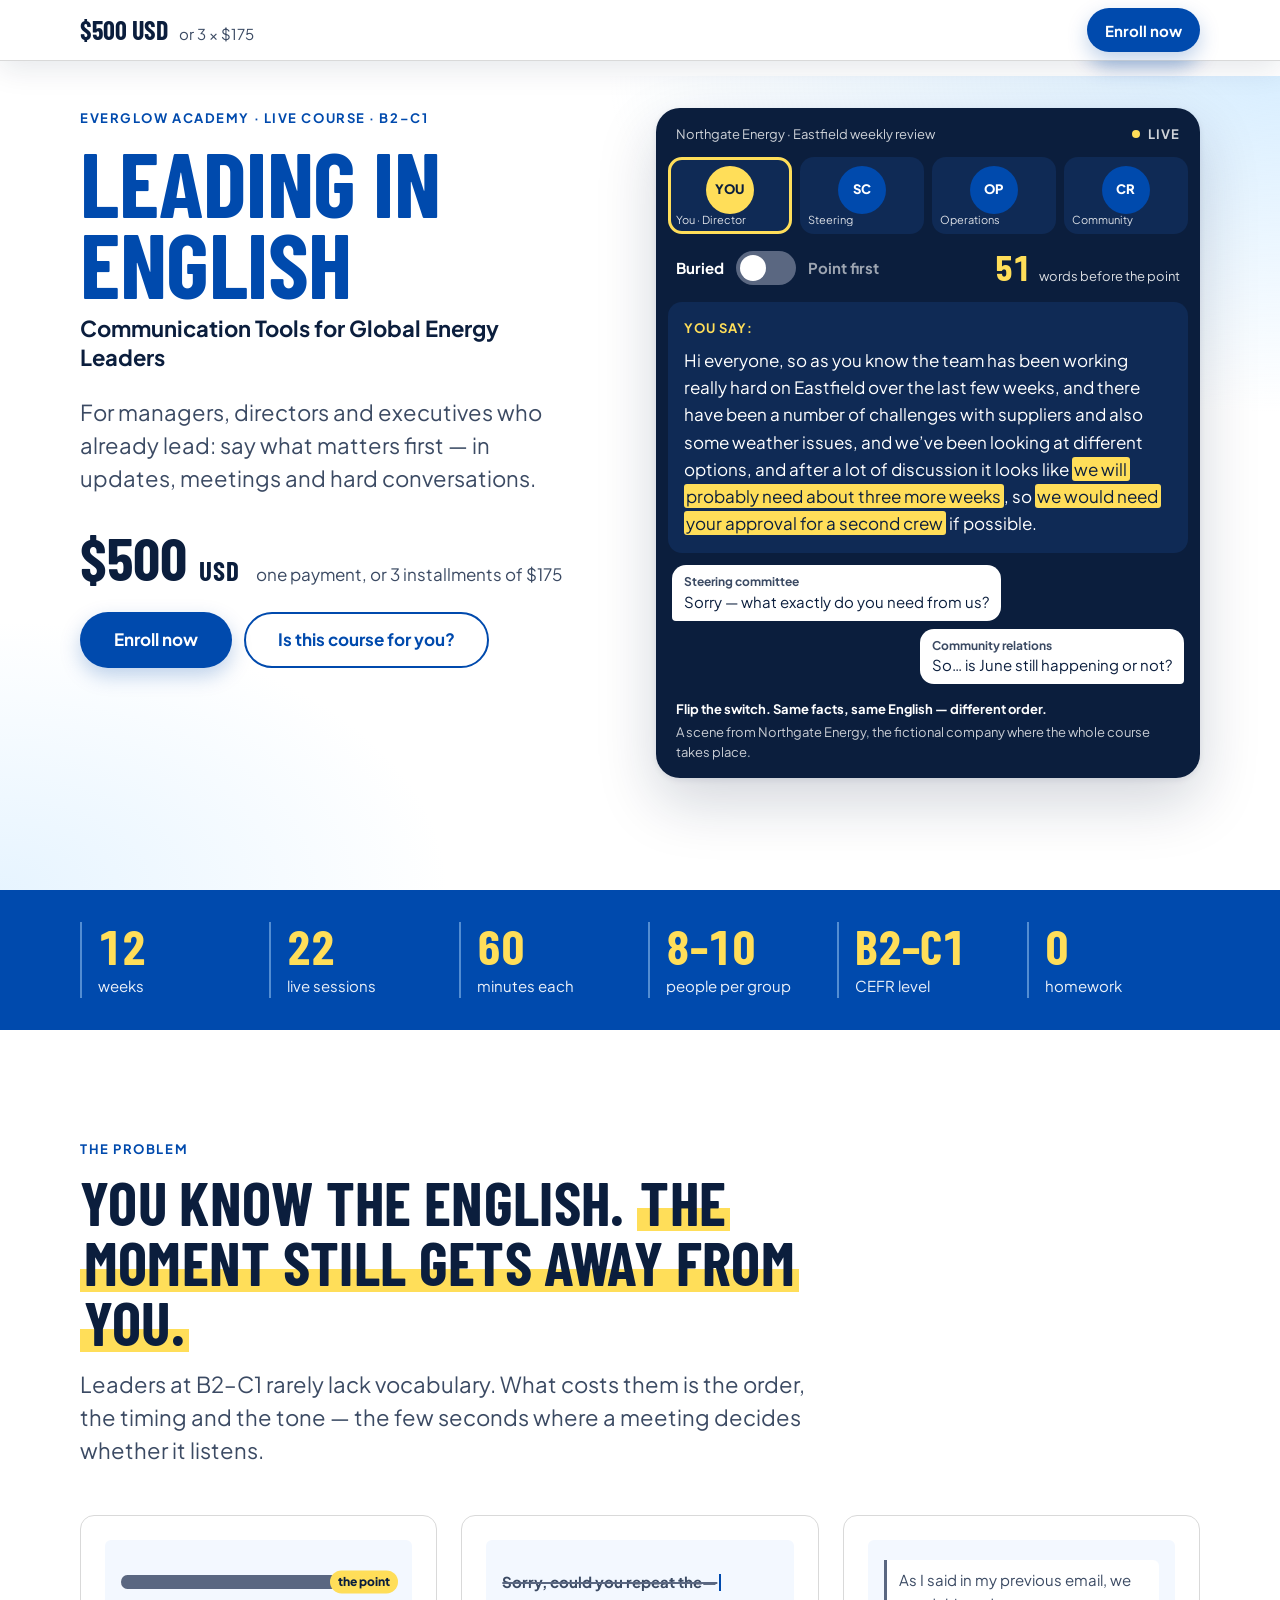
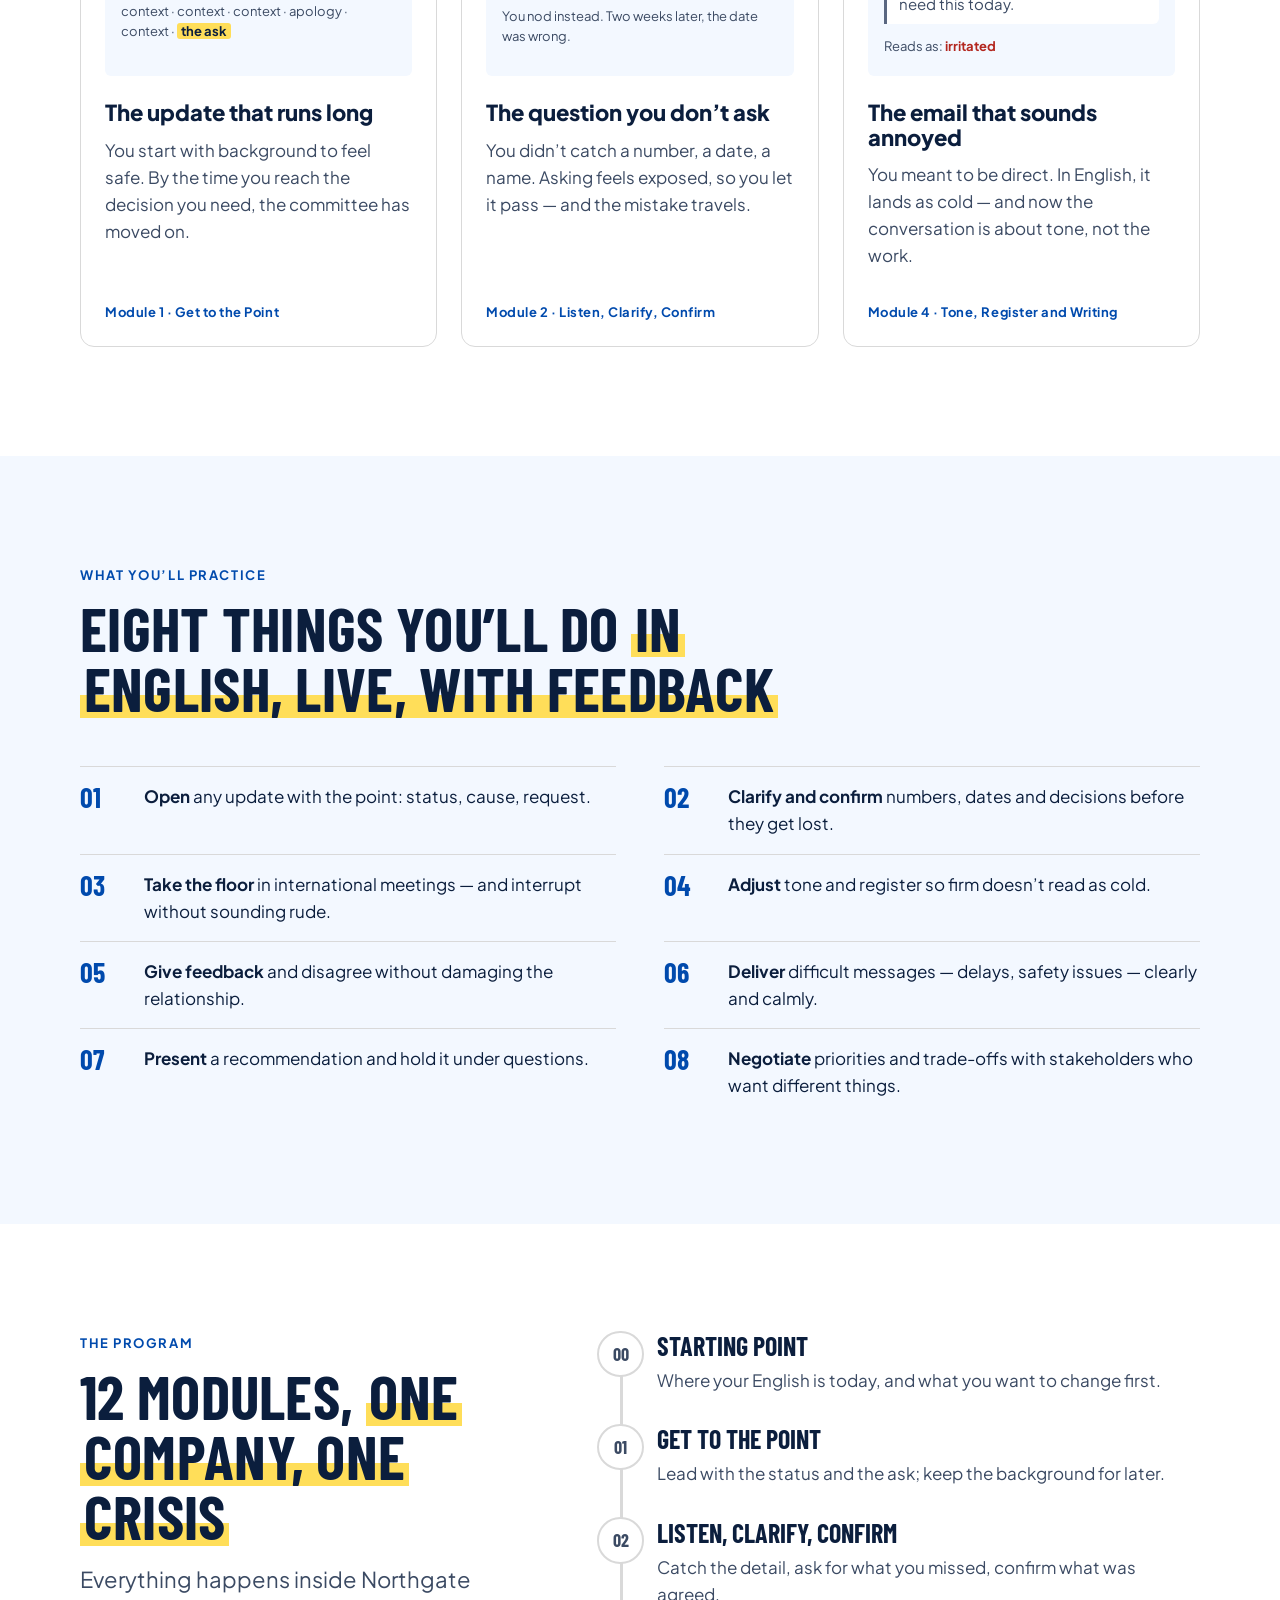
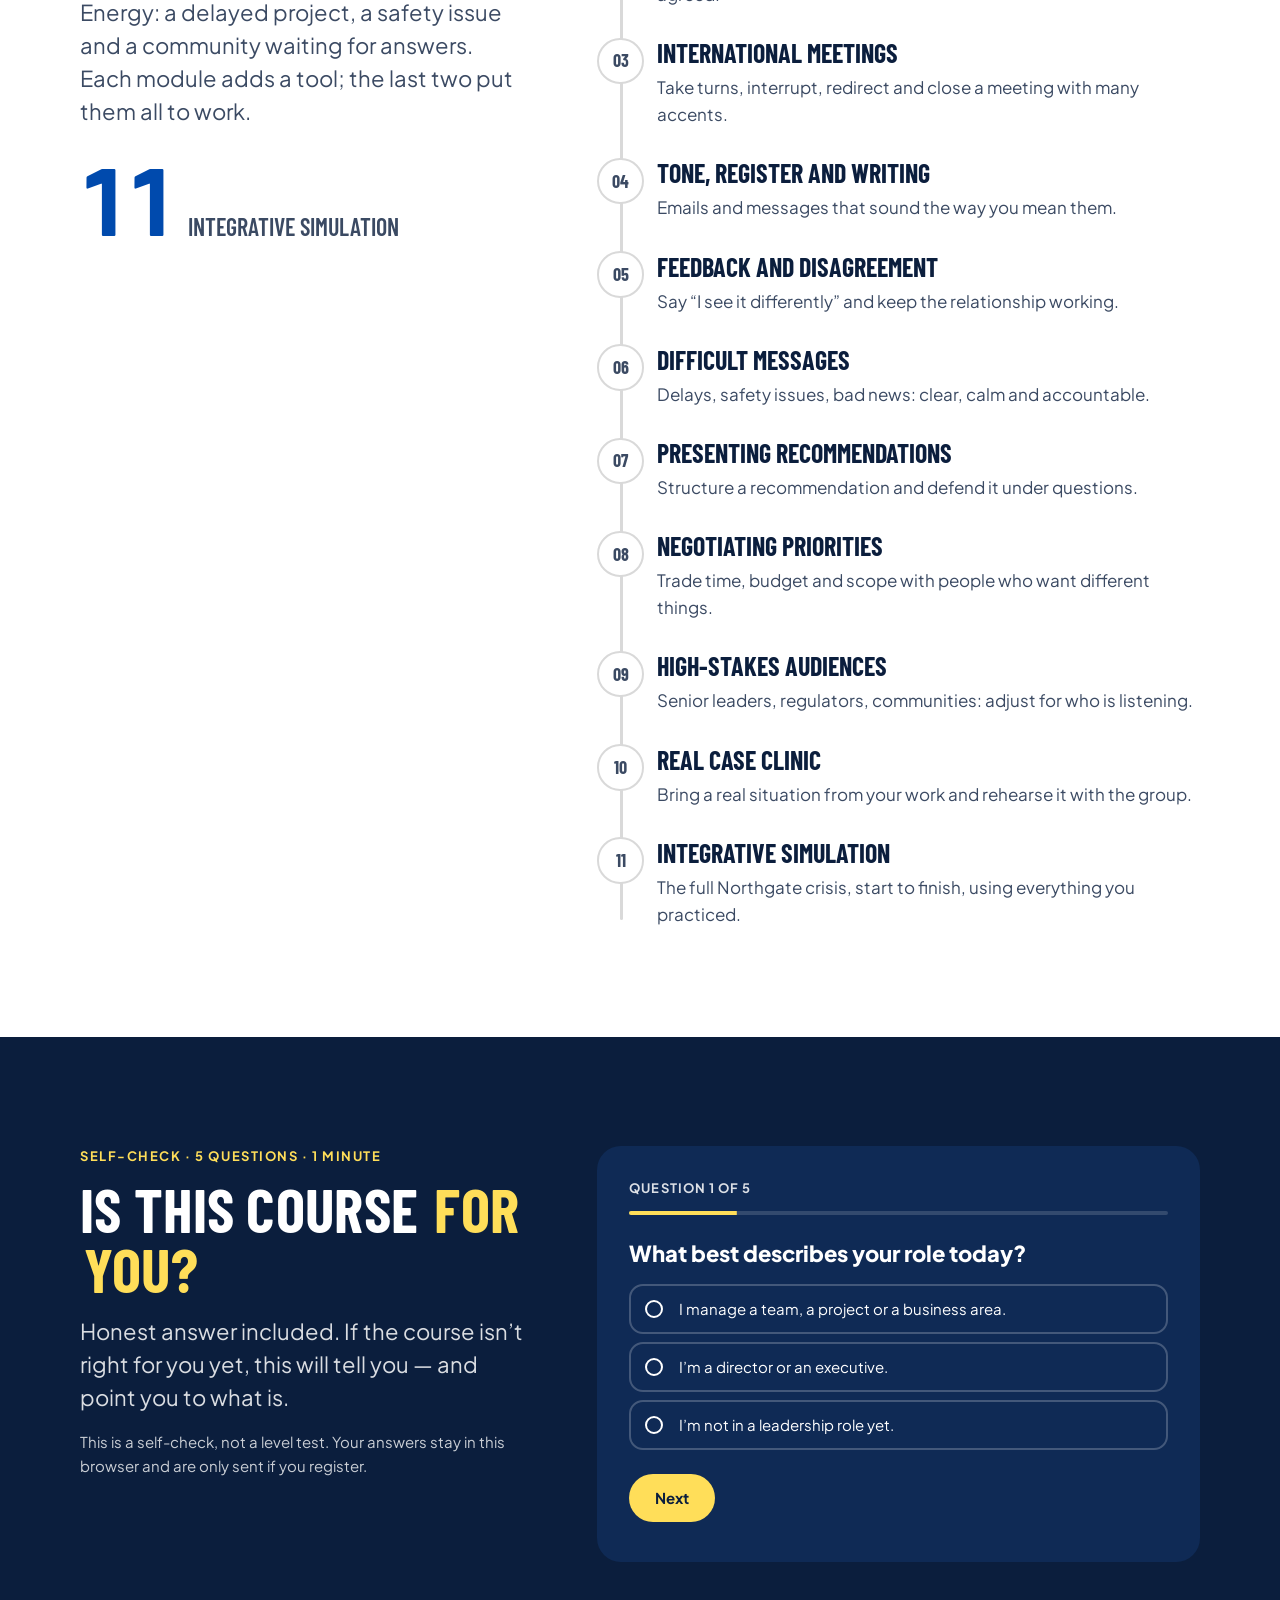
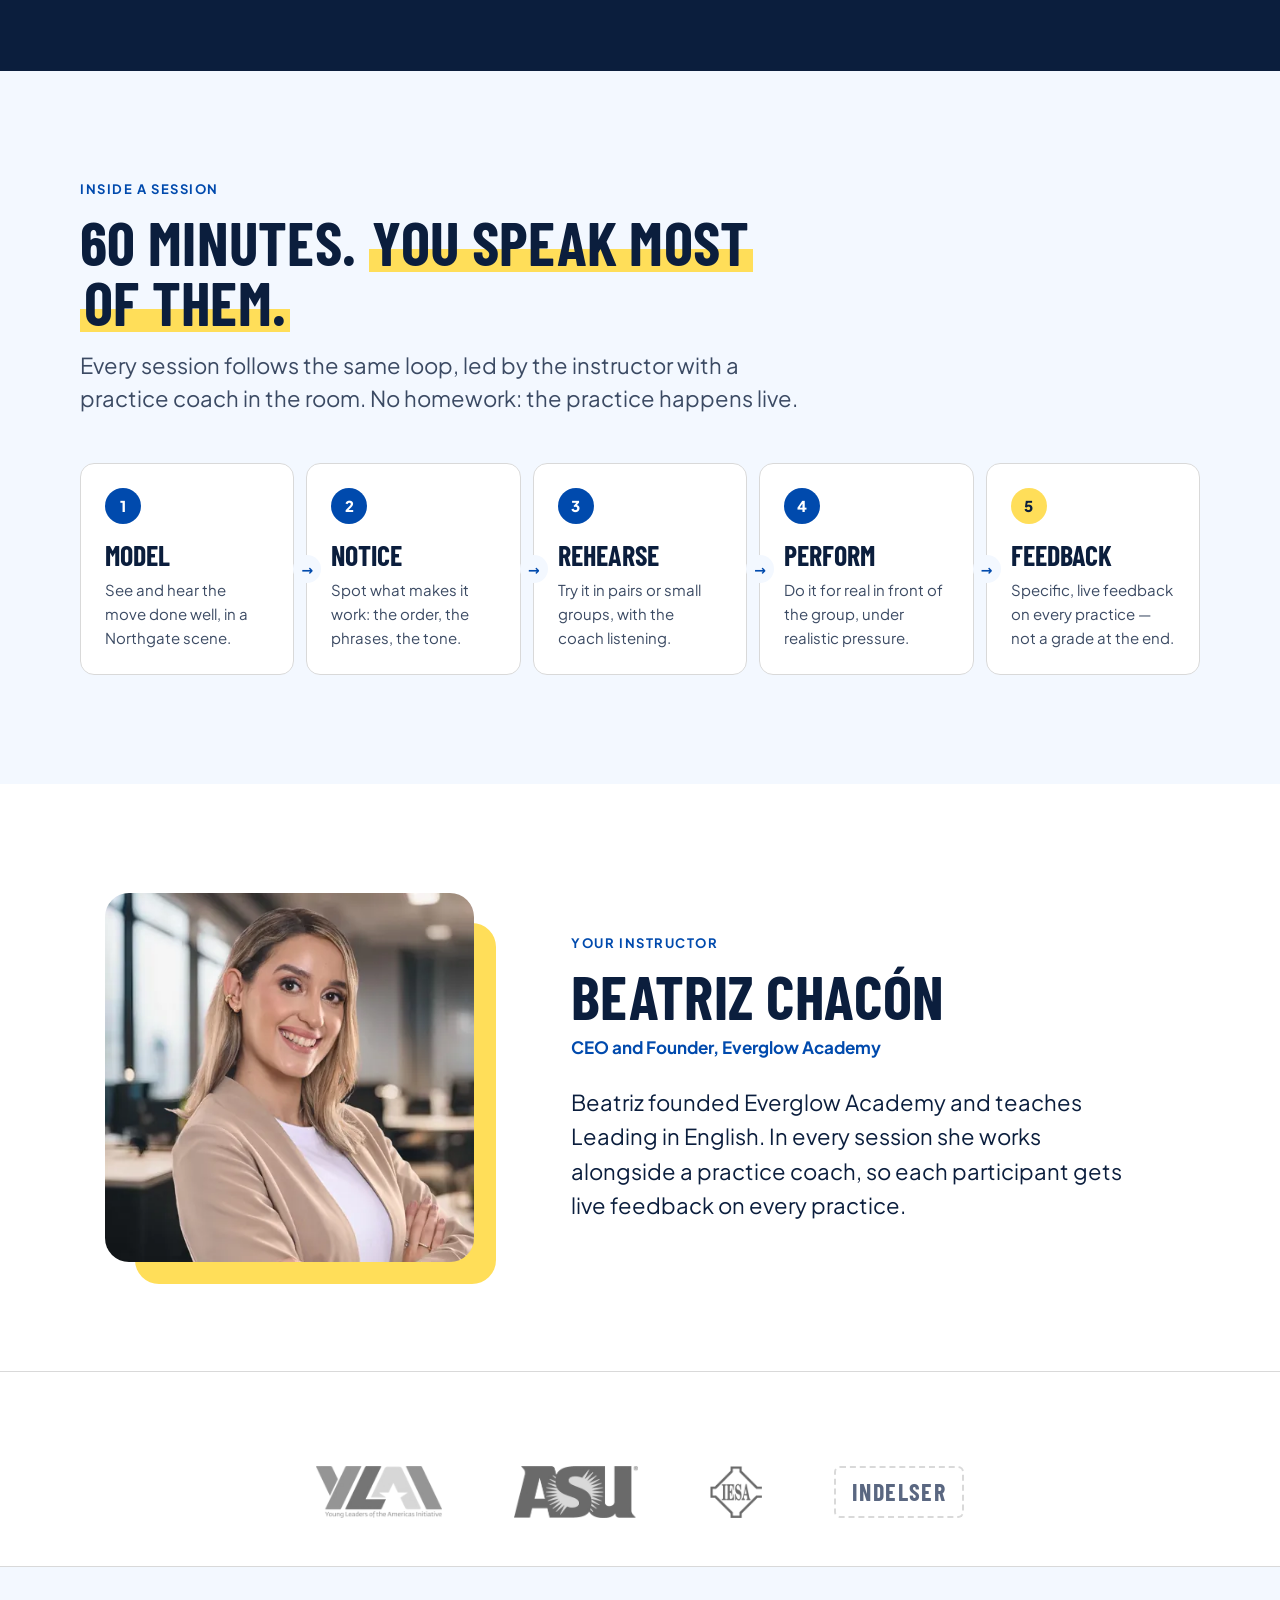
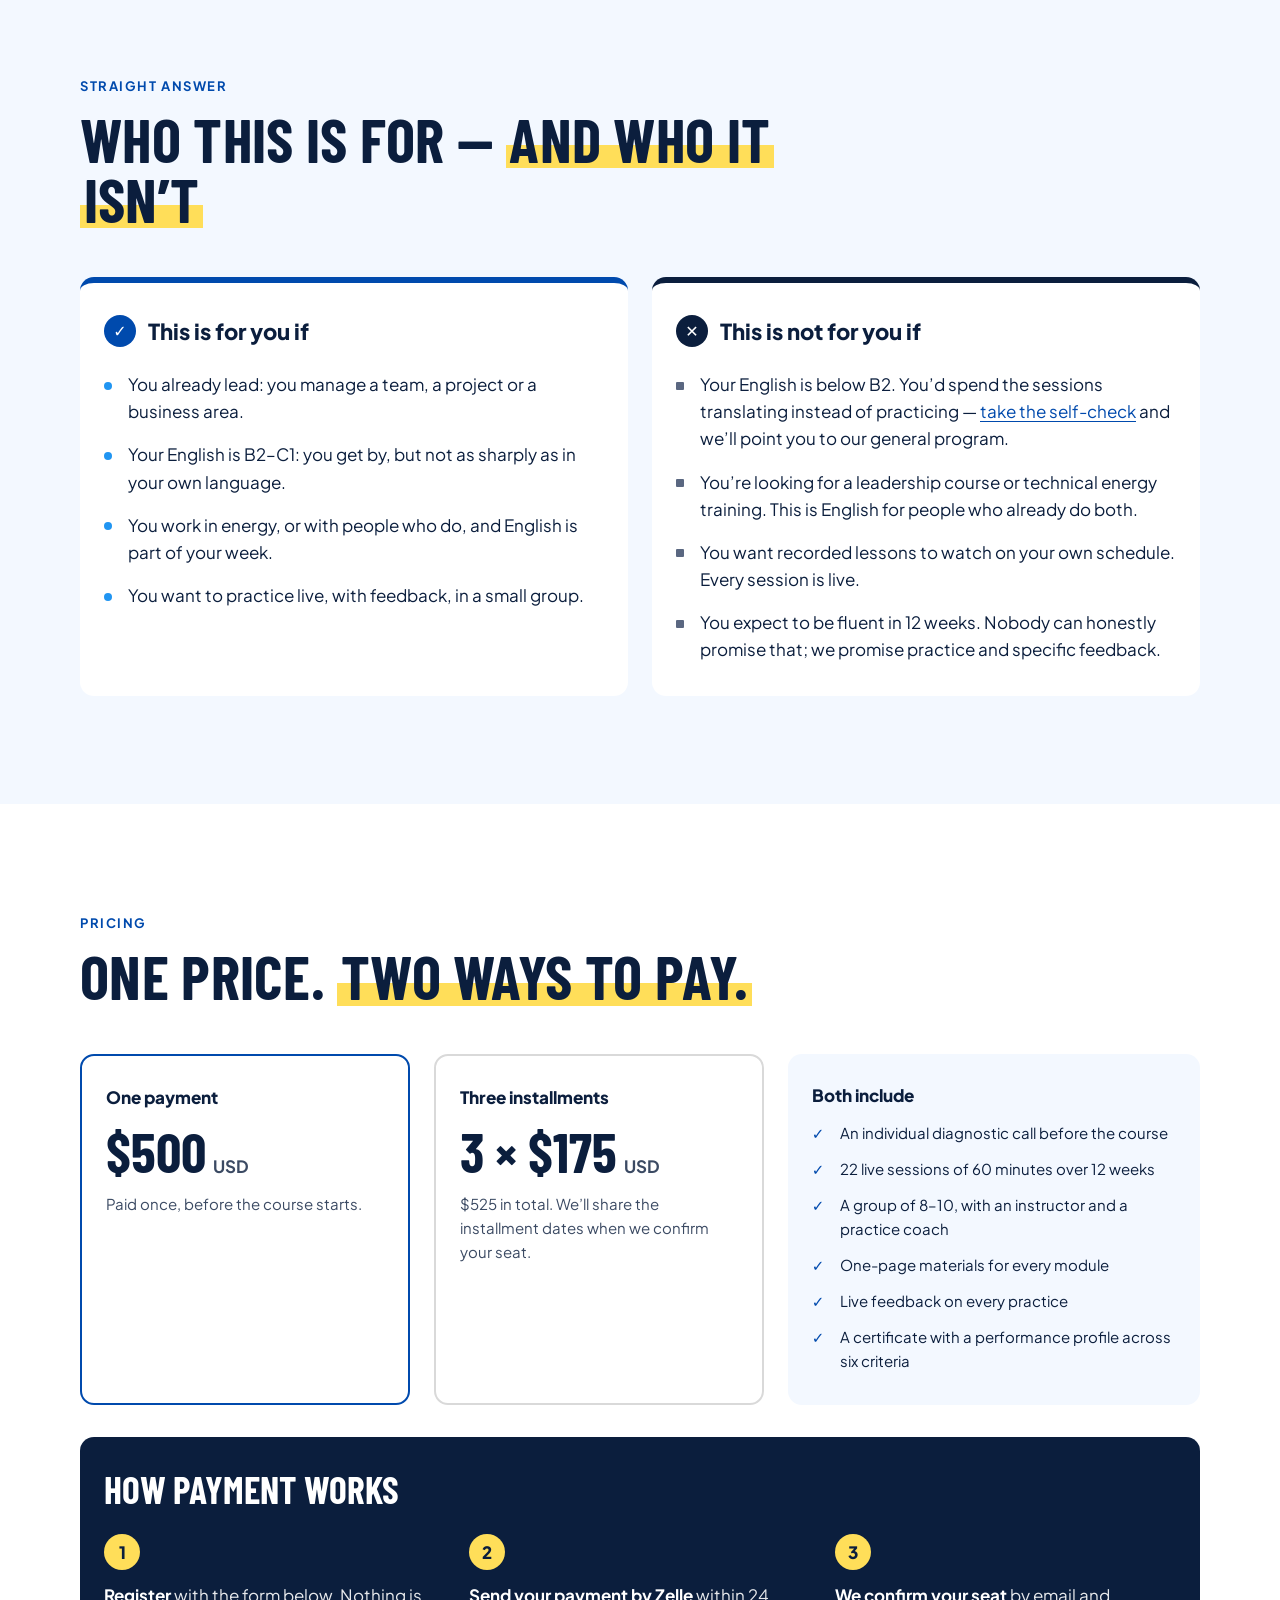
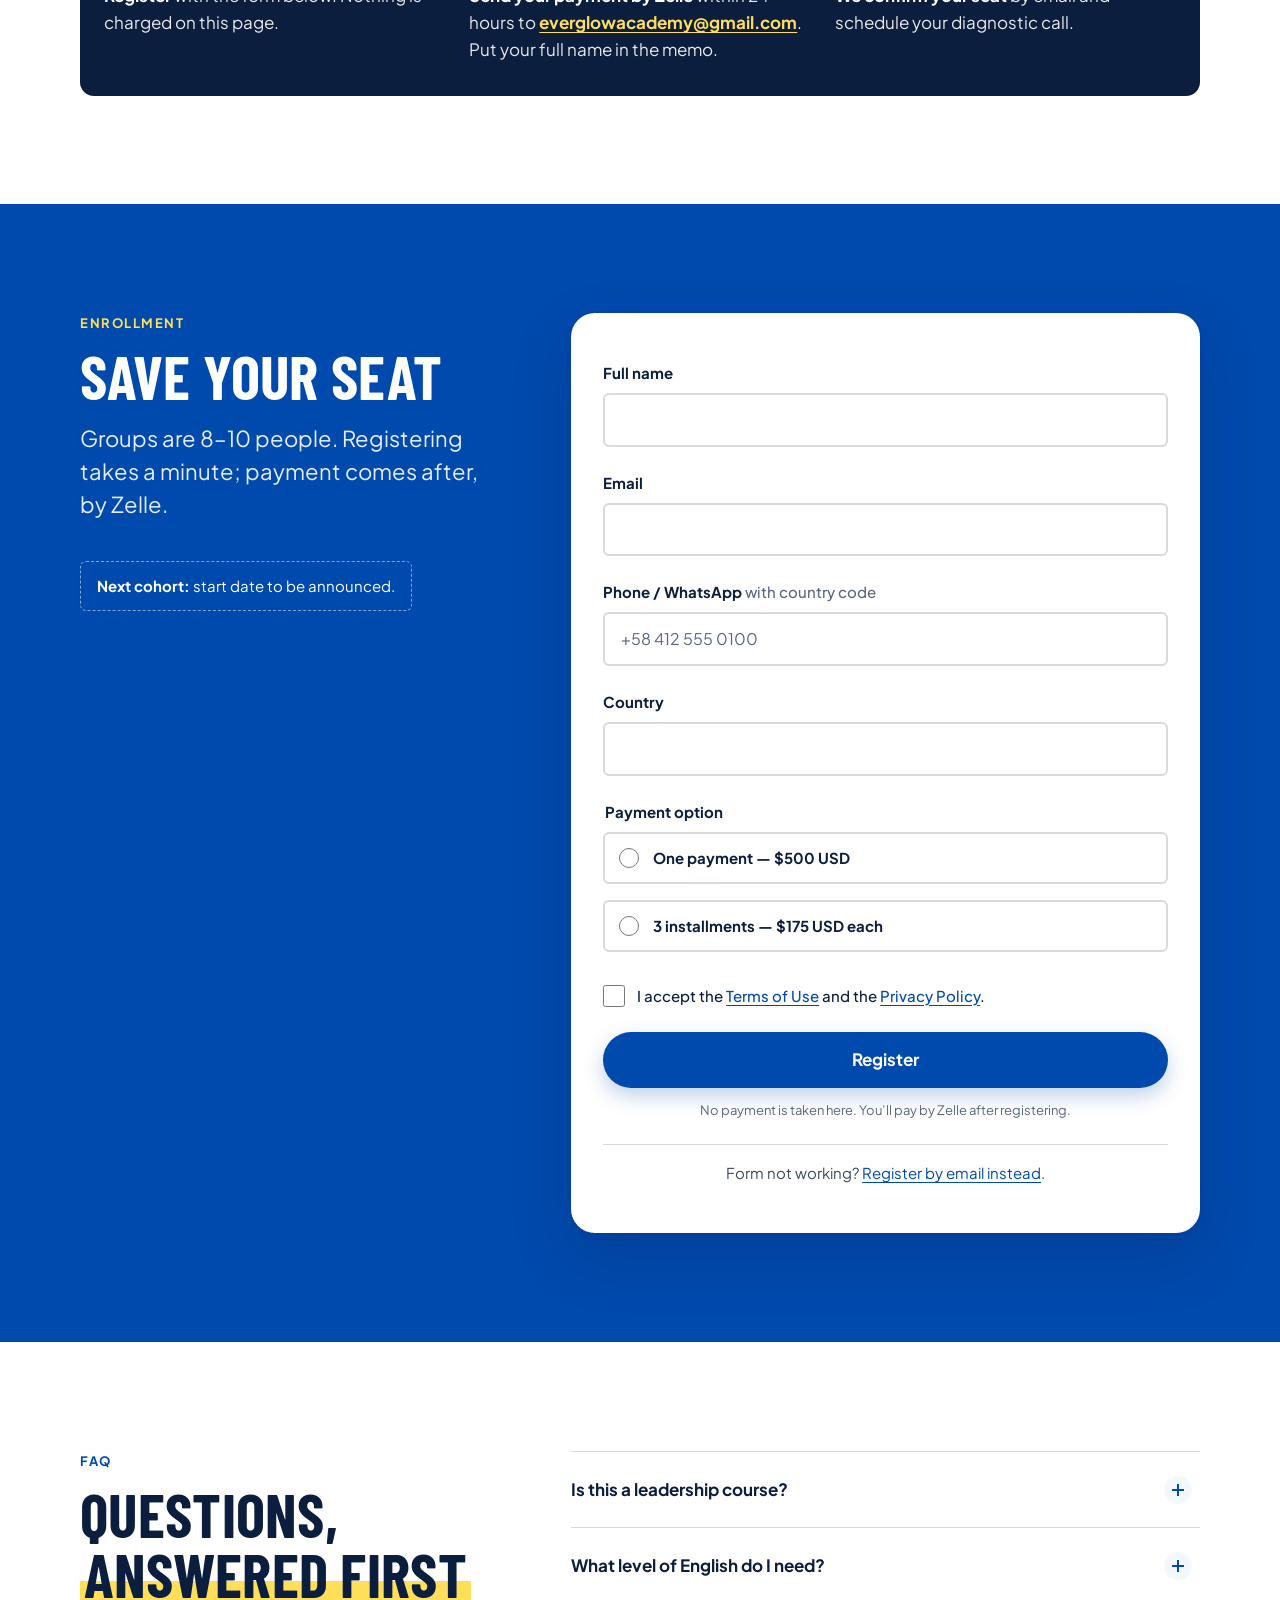
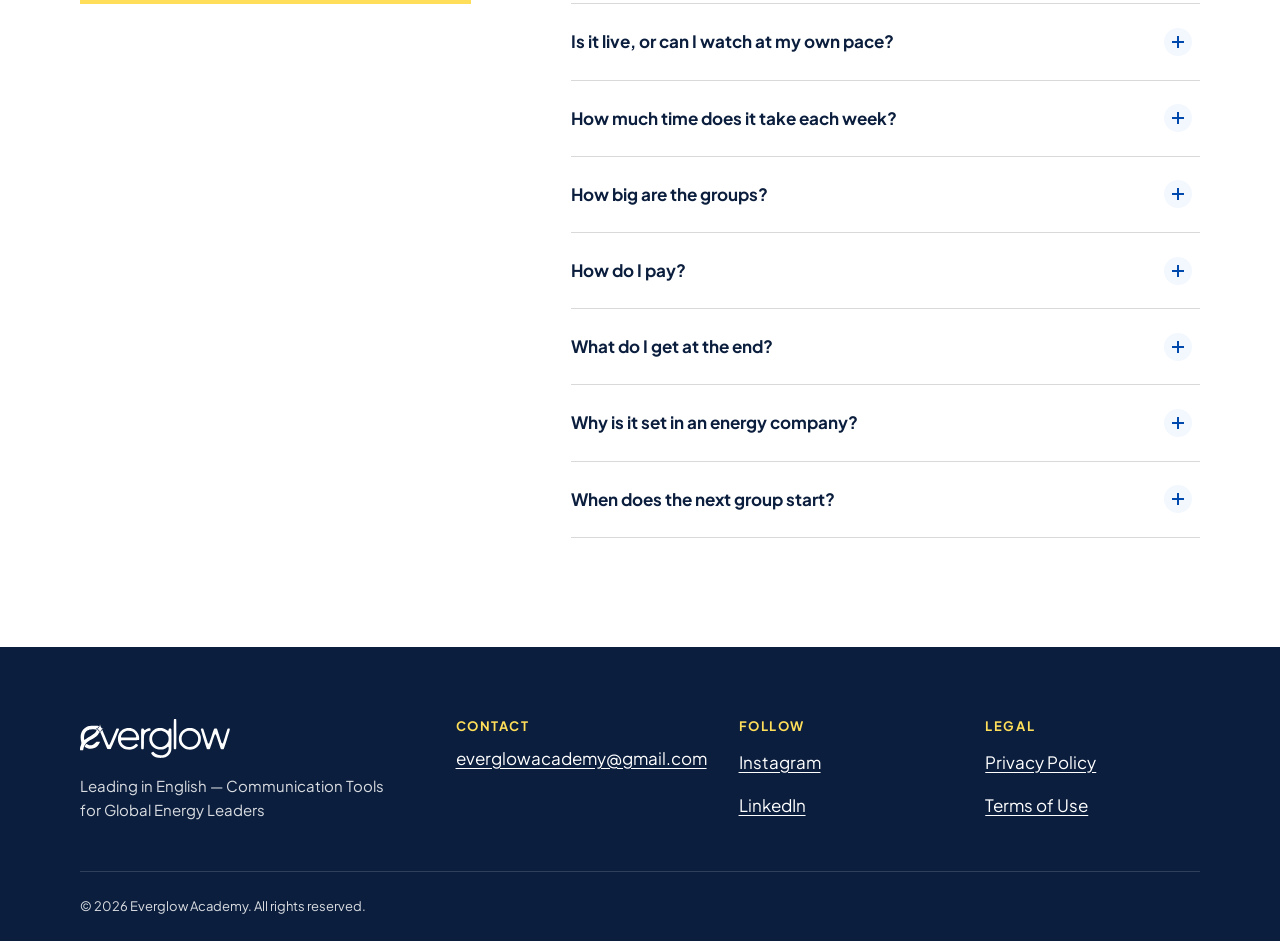
==== site/index.html @ c1fa3b09 "Build Leading in English landing page Hero mixes the rewrite switch with the Northgate video call: t" ====
<!doctype html>
<html lang="en">
<head>
  <meta charset="utf-8">
  <meta name="viewport" content="width=device-width, initial-scale=1">
  <title>Leading in English — Communication Tools for Global Energy Leaders | Everglow Academy</title>
  <meta name="description" content="Live English course for managers, directors and executives in energy (B2–C1). 12 weeks, 22 live sessions, groups of 8–10. Learn to say what matters first. $500 USD or 3 × $175.">
  <meta name="theme-color" content="#004aad">

  <!-- [PENDIENTE] Cambia https://SITE-URL por el dominio final de Netlify (ver PENDIENTES.md) -->
  <link rel="canonical" href="https://SITE-URL/">
  <meta property="og:type" content="website">
  <meta property="og:site_name" content="Everglow Academy">
  <meta property="og:title" content="Leading in English — Communication Tools for Global Energy Leaders">
  <meta property="og:description" content="Say what matters first. A live English course for leaders in energy. 12 weeks · 22 live sessions · groups of 8–10.">
  <meta property="og:url" content="https://SITE-URL/">
  <meta property="og:image" content="https://SITE-URL/og-image.png">
  <meta property="og:image:width" content="1200">
  <meta property="og:image:height" content="630">
  <meta property="og:image:alt" content="Leading in English — a live course by Everglow Academy">
  <meta name="twitter:card" content="summary_large_image">

  <link rel="icon" href="favicon.svg" type="image/svg+xml">
  <link rel="icon" href="favicon-32.png" sizes="32x32" type="image/png">
  <link rel="apple-touch-icon" href="apple-touch-icon.png">

  <!-- Fuentes que se ven en la primera pantalla: se precargan -->
  <link rel="preload" href="fonts/barlow-condensed-latin-700-normal.woff2" as="font" type="font/woff2" crossorigin>
  <link rel="preload" href="fonts/plus-jakarta-sans-latin-400-normal.woff2" as="font" type="font/woff2" crossorigin>
  <link rel="preload" href="fonts/plus-jakarta-sans-latin-700-normal.woff2" as="font" type="font/woff2" crossorigin>

  <link rel="stylesheet" href="css/tokens.css">
  <link rel="stylesheet" href="css/main.css">

  <!-- Marca que hay JS antes de pintar: sin JS todo el contenido queda visible -->
  <script>document.documentElement.classList.add("js");</script>
  <script type="module" src="js/main.js"></script>

  <script type="application/ld+json">
  {
    "@context": "https://schema.org",
    "@type": "Course",
    "name": "Leading in English: Communication Tools for Global Energy Leaders",
    "description": "Applied English for managers, directors and executives who already lead. Live video sessions, B2–C1 level, set inside a fictional energy company, Northgate Energy.",
    "inLanguage": "en",
    "educationalLevel": "B2–C1 (CEFR)",
    "provider": {
      "@type": "Organization",
      "name": "Everglow Academy",
      "email": "everglowacademy@gmail.com"
    },
    "offers": {
      "@type": "Offer",
      "category": "Paid",
      "price": "500",
      "priceCurrency": "USD"
    },
    "hasCourseInstance": {
      "@type": "CourseInstance",
      "courseMode": "Online",
      "courseWorkload": "PT22H",
      "courseSchedule": {
        "@type": "Schedule",
        "duration": "PT1H",
        "repeatFrequency": "P1W",
        "repeatCount": 22
      },
      "instructor": {
        "@type": "Person",
        "name": "Beatriz Chacón",
        "jobTitle": "CEO and Founder, Everglow Academy"
      }
    }
  }
  </script>
</head>
<body>
  <a class="skip-link" href="#main">Skip to content</a>

  <!-- Barra de progreso de lectura (decorativa) -->
  <div class="read-progress" aria-hidden="true"><span></span></div>

  <!-- ================= 1. Header ================= -->
  <header class="site-header">
    <div class="wrap site-header__inner">
      <a class="brand" href="#top" aria-label="Everglow Academy — back to top">
        <img src="assets/logos/everglow.svg" alt="" width="859" height="227">
      </a>
      <nav class="nav" aria-label="Main">
        <ul>
          <li><a href="#program">Program</a></li>
          <li><a href="#self-check">Is it for you?</a></li>
          <li><a href="#pricing">Pricing</a></li>
          <li><a href="#faq">FAQ</a></li>
        </ul>
      </nav>
      <a class="btn btn--primary btn--small" href="#enroll">Enroll now</a>
    </div>
  </header>

  <main id="main">
    <!-- ================= 2. Hero ================= -->
    <section class="hero" id="top" aria-labelledby="hero-title">
      <div class="wrap hero__grid">
        <div class="hero__intro">
          <p class="eyebrow">Everglow Academy · Live course · B2–C1</p>
          <h1 class="hero__title" id="hero-title">
            <span class="hero__title-main">Leading in English</span>
            <span class="hero__title-sub">Communication Tools for Global Energy Leaders</span>
          </h1>
          <p class="hero__promise">For managers, directors and executives who already lead: say what matters first — in updates, meetings and hard conversations.</p>
        </div>

        <!-- La idea central: el mismo update, dos órdenes distintos, dentro de una llamada -->
        <figure class="call" aria-labelledby="call-caption">
          <div class="call__bar">
            <span>Northgate Energy · Eastfield weekly review</span>
            <span class="call__live">Live</span>
          </div>
          <ul class="call__tiles" aria-label="Participants">
            <li class="tile is-speaking" data-id="you"><span class="tile__av" aria-hidden="true">YOU</span><span class="tile__name">You · Director</span></li>
            <li class="tile" data-id="sc"><span class="tile__av" aria-hidden="true">SC</span><span class="tile__name">Steering</span></li>
            <li class="tile" data-id="op"><span class="tile__av" aria-hidden="true">OP</span><span class="tile__name">Operations</span></li>
            <li class="tile" data-id="cr"><span class="tile__av" aria-hidden="true">CR</span><span class="tile__name">Community</span></li>
          </ul>

          <div class="call__controls">
            <button class="switch" type="button" role="switch" aria-checked="false" id="rewrite-switch" aria-describedby="rewrite-hint">
              <span class="switch__off">Buried</span>
              <span class="switch__track" aria-hidden="true"><span class="switch__thumb"></span></span>
              <span class="switch__on">Point first</span>
            </button>
            <p class="meter" aria-hidden="true"><b id="meter-num">51</b> words before the point</p>
          </div>

          <div class="call__speech">
            <p class="call__who">You say:</p>
            <!-- [BORRADOR] Textos del escenario escritos por nosotros; validar con los materiales del curso.
                 Las palabras entre [[ ]] son "el punto". El texto sin JS es la versión larga. -->
            <div class="call__text" id="rewrite-text"
                 data-buried="Hi everyone, so as you know the team has been working really hard on Eastfield over the last few weeks, and there have been a number of challenges with suppliers and also some weather issues, and we’ve been looking at different options, and after a lot of discussion it looks like [[we will probably need about three more weeks]], so [[we would need your approval for a second crew]] if possible."
                 data-clear="[[Eastfield is three weeks behind.]] The transformer arrived late and weather cost us six days. [[I need your approval for a second crew by Friday]] — that keeps commissioning on the 4th of June.">
              <p>Hi everyone, so as you know the team has been working really hard on Eastfield over the last few weeks, and there have been a number of challenges with suppliers and also some weather issues, and we’ve been looking at different options, and after a lot of discussion it looks like <mark>we will probably need about three more weeks</mark>, so <mark>we would need your approval for a second crew</mark> if possible.</p>
            </div>
          </div>


          <!-- Reacciones de la sala: cambian según la versión -->
          <ol class="call__replies" id="call-replies" aria-label="Replies from the room">
            <li class="reply" data-who="sc"><span class="reply__who">Steering committee</span><span class="reply__text">Sorry — what exactly do you need from us?</span></li>
            <li class="reply" data-who="cr"><span class="reply__who">Community relations</span><span class="reply__text">So… is June still happening or not?</span></li>
          </ol>

          <figcaption class="call__caption" id="call-caption"><span id="rewrite-hint">Flip the switch. Same facts, same English — different order.</span> A scene from Northgate Energy, the fictional company where the whole course takes place.</figcaption>
        </figure>

        <div class="hero__buy">
          <p class="price-tag">
            <span class="price-tag__main">$500 <small>USD</small></span>
            <span class="price-tag__alt">one payment, or 3 installments of $175</span>
          </p>
          <div class="cta-row">
            <a class="btn btn--primary btn--large" href="#enroll">Enroll now</a>
            <a class="btn btn--ghost btn--large" href="#self-check">Is this course for you?</a>
          </div>
        </div>
      </div>
    </section>

    <!-- ================= 3. Datos rápidos ================= -->
    <section class="facts" aria-label="Course at a glance">
      <ul class="wrap facts__list">
        <li><b data-count="12">12</b><span>weeks</span></li>
        <li><b data-count="22">22</b><span>live sessions</span></li>
        <li><b data-count="60">60</b><span>minutes each</span></li>
        <li><b data-count="8" data-count-to="10">8–10</b><span>people per group</span></li>
        <li><b>B2–C1</b><span>CEFR level</span></li>
        <li><b>0</b><span>homework</span></li>
      </ul>
    </section>

    <!-- ================= 4. The problem ================= -->
    <section class="section problem" id="problem" aria-labelledby="problem-title">
      <div class="wrap">
        <header class="section__head reveal">
          <p class="eyebrow">The problem</p>
          <h2 class="section__title" id="problem-title">You know the English. <span class="hl">The moment still gets away from you.</span></h2>
          <p class="section__lead">Leaders at B2–C1 rarely lack vocabulary. What costs them is the order, the timing and the tone — the few seconds where a meeting decides whether it listens.</p>
        </header>

        <div class="problem__grid">
          <article class="p-card reveal">
            <div class="p-card__visual" aria-hidden="true">
              <div class="p-bar">
                <span class="p-bar__fill"></span>
                <span class="p-bar__point">the point</span>
              </div>
              <p class="p-bar__label">context · context · context · apology · context · <b>the ask</b></p>
            </div>
            <h3>The update that runs long</h3>
            <p>You start with background to feel safe. By the time you reach the decision you need, the committee has moved on.</p>
            <p class="p-card__module">Module 1 · Get to the Point</p>
          </article>

          <article class="p-card reveal">
            <div class="p-card__visual" aria-hidden="true">
              <p class="p-draft"><span class="p-draft__typed">Sorry, could you repeat the—</span><span class="p-draft__caret"></span></p>
              <p class="p-draft__after">You nod instead. Two weeks later, the date was wrong.</p>
            </div>
            <h3>The question you don’t ask</h3>
            <p>You didn’t catch a number, a date, a name. Asking feels exposed, so you let it pass — and the mistake travels.</p>
            <p class="p-card__module">Module 2 · Listen, Clarify, Confirm</p>
          </article>

          <article class="p-card reveal">
            <div class="p-card__visual" aria-hidden="true">
              <p class="p-mail">As I said in my previous email, we need this today.</p>
              <p class="p-mail__tone">Reads as: <b>irritated</b></p>
            </div>
            <h3>The email that sounds annoyed</h3>
            <p>You meant to be direct. In English, it lands as cold — and now the conversation is about tone, not the work.</p>
            <p class="p-card__module">Module 4 · Tone, Register and Writing</p>
          </article>
        </div>
      </div>
    </section>

    <!-- ================= 5. What you'll learn ================= -->
    <section class="section learn" id="learn" aria-labelledby="learn-title">
      <div class="wrap">
        <header class="section__head reveal">
          <p class="eyebrow">What you’ll practice</p>
          <h2 class="section__title" id="learn-title">Eight things you’ll do <span class="hl">in English, live, with feedback</span></h2>
        </header>
        <ol class="learn__list">
          <li class="reveal"><span><b>Open</b> any update with the point: status, cause, request.</span></li>
          <li class="reveal"><span><b>Clarify and confirm</b> numbers, dates and decisions before they get lost.</span></li>
          <li class="reveal"><span><b>Take the floor</b> in international meetings — and interrupt without sounding rude.</span></li>
          <li class="reveal"><span><b>Adjust</b> tone and register so firm doesn’t read as cold.</span></li>
          <li class="reveal"><span><b>Give feedback</b> and disagree without damaging the relationship.</span></li>
          <li class="reveal"><span><b>Deliver</b> difficult messages — delays, safety issues — clearly and calmly.</span></li>
          <li class="reveal"><span><b>Present</b> a recommendation and hold it under questions.</span></li>
          <li class="reveal"><span><b>Negotiate</b> priorities and trade-offs with stakeholders who want different things.</span></li>
        </ol>
      </div>
    </section>

    <!-- ================= 6. Programa: línea de tiempo ================= -->
    <section class="section program" id="program" aria-labelledby="program-title">
      <div class="wrap">
        <header class="section__head reveal">
          <p class="eyebrow">The program</p>
          <h2 class="section__title" id="program-title">12 modules, <span class="hl">one company, one crisis</span></h2>
          <p class="section__lead">Everything happens inside Northgate Energy: a delayed project, a safety issue and a community waiting for answers. Each module adds a tool; the last two put them all to work.</p>
        </header>

        <!-- [BORRADOR] Descripciones de una línea redactadas a partir del título de cada módulo; validar -->
        <ol class="timeline" id="timeline">
          <li class="timeline__item"><span class="timeline__num">00</span><div><h3>Starting Point</h3><p>Where your English is today, and what you want to change first.</p></div></li>
          <li class="timeline__item"><span class="timeline__num">01</span><div><h3>Get to the Point</h3><p>Lead with the status and the ask; keep the background for later.</p></div></li>
          <li class="timeline__item"><span class="timeline__num">02</span><div><h3>Listen, Clarify, Confirm</h3><p>Catch the detail, ask for what you missed, confirm what was agreed.</p></div></li>
          <li class="timeline__item"><span class="timeline__num">03</span><div><h3>International Meetings</h3><p>Take turns, interrupt, redirect and close a meeting with many accents.</p></div></li>
          <li class="timeline__item"><span class="timeline__num">04</span><div><h3>Tone, Register and Writing</h3><p>Emails and messages that sound the way you mean them.</p></div></li>
          <li class="timeline__item"><span class="timeline__num">05</span><div><h3>Feedback and Disagreement</h3><p>Say “I see it differently” and keep the relationship working.</p></div></li>
          <li class="timeline__item"><span class="timeline__num">06</span><div><h3>Difficult Messages</h3><p>Delays, safety issues, bad news: clear, calm and accountable.</p></div></li>
          <li class="timeline__item"><span class="timeline__num">07</span><div><h3>Presenting Recommendations</h3><p>Structure a recommendation and defend it under questions.</p></div></li>
          <li class="timeline__item"><span class="timeline__num">08</span><div><h3>Negotiating Priorities</h3><p>Trade time, budget and scope with people who want different things.</p></div></li>
          <li class="timeline__item"><span class="timeline__num">09</span><div><h3>High-stakes Audiences</h3><p>Senior leaders, regulators, communities: adjust for who is listening.</p></div></li>
          <li class="timeline__item"><span class="timeline__num">10</span><div><h3>Real Case Clinic</h3><p>Bring a real situation from your work and rehearse it with the group.</p></div></li>
          <li class="timeline__item"><span class="timeline__num">11</span><div><h3>Integrative Simulation</h3><p>The full Northgate crisis, start to finish, using everything you practiced.</p></div></li>
        </ol>
      </div>
    </section>

    <!-- ================= 7. Autodiagnóstico ================= -->
    <section class="section check is-dark" id="self-check" aria-labelledby="check-title">
      <div class="wrap check__grid">
        <header class="section__head reveal">
          <p class="eyebrow">Self-check · 5 questions · 1 minute</p>
          <h2 class="section__title" id="check-title">Is this course <span class="hl">for you?</span></h2>
          <p class="section__lead">Honest answer included. If the course isn’t right for you yet, this will tell you — and point you to what is.</p>
          <p class="check__note">This is a self-check, not a level test. Your answers stay in this browser and are only sent if you register.</p>
        </header>

        <div class="quiz" id="quiz">
          <noscript><p class="quiz__noscript">The self-check needs JavaScript. You can still <a href="#enroll">register below</a> — the individual diagnostic call looks at your English in detail.</p></noscript>
        </div>
      </div>
    </section>

    <!-- ================= 8. Cómo es una sesión ================= -->
    <section class="section session" id="session" aria-labelledby="session-title">
      <div class="wrap">
        <header class="section__head reveal">
          <p class="eyebrow">Inside a session</p>
          <h2 class="section__title" id="session-title">60 minutes. <span class="hl">You speak most of them.</span></h2>
          <p class="section__lead">Every session follows the same loop, led by the instructor with a practice coach in the room. No homework: the practice happens live.</p>
        </header>
        <ol class="loop">
          <li class="loop__step reveal"><span class="loop__n">1</span><h3>Model</h3><p>See and hear the move done well, in a Northgate scene.</p></li>
          <li class="loop__step reveal"><span class="loop__n">2</span><h3>Notice</h3><p>Spot what makes it work: the order, the phrases, the tone.</p></li>
          <li class="loop__step reveal"><span class="loop__n">3</span><h3>Rehearse</h3><p>Try it in pairs or small groups, with the coach listening.</p></li>
          <li class="loop__step reveal"><span class="loop__n">4</span><h3>Perform</h3><p>Do it for real in front of the group, under realistic pressure.</p></li>
          <li class="loop__step reveal"><span class="loop__n">5</span><h3>Feedback</h3><p>Specific, live feedback on every practice — not a grade at the end.</p></li>
        </ol>
      </div>
    </section>

    <!-- ================= 9. Instructora ================= -->
    <section class="section instructor" id="instructor" aria-labelledby="instructor-title">
      <div class="wrap instructor__grid">
        <div class="instructor__photo reveal">
          <img src="assets/img/beatriz-chacon-480.webp"
               srcset="assets/img/beatriz-chacon-480.webp 480w, assets/img/beatriz-chacon-800.webp 800w"
               sizes="(min-width: 900px) 400px, 80vw"
               width="480" height="480" loading="lazy" decoding="async"
               alt="Portrait of Beatriz Chacón, smiling, in a beige blazer in an office">
        </div>
        <div class="reveal">
          <p class="eyebrow">Your instructor</p>
          <h2 class="section__title" id="instructor-title">Beatriz Chacón</h2>
          <p class="instructor__role">CEO and Founder, Everglow Academy</p>
          <!-- [PENDIENTE] Bio real de Beatriz: experiencia, formación, certificaciones. No inventar. -->
          <p class="instructor__bio">Beatriz founded Everglow Academy and teaches Leading in English. In every session she works alongside a practice coach, so each participant gets live feedback on every practice.</p>
        </div>
      </div>
    </section>

    <!-- ================= 10. Instituciones ================= -->
    <section class="section partners" aria-labelledby="partners-title">
      <div class="wrap">
        <h2 class="partners__title reveal" id="partners-title">Institutional partners</h2>
        <!-- [PENDIENTE] Confirmar permiso de uso de cada logo -->
        <ul class="partners__list">
          <li class="partner"><img src="assets/logos/ylai.webp" alt="YLAI — Young Leaders of the Americas Initiative" width="292" height="120" loading="lazy" decoding="async"></li>
          <li class="partner"><img src="assets/logos/asu.webp" alt="ASU — Arizona State University" width="285" height="120" loading="lazy" decoding="async"></li>
          <li class="partner"><img src="assets/logos/iesa.webp" alt="IESA" width="120" height="120" loading="lazy" decoding="async"></li>
          <!-- [PLACEHOLDER] Reemplazar por el logo real de INDELSER (assets/logos/indelser.webp) -->
          <li class="partner partner--placeholder"><span>INDELSER</span></li>
        </ul>
      </div>
    </section>

    <!-- ================= 11. Para quién ================= -->
    <section class="section fit" id="fit" aria-labelledby="fit-title">
      <div class="wrap">
        <header class="section__head reveal">
          <p class="eyebrow">Straight answer</p>
          <h2 class="section__title" id="fit-title">Who this is for — <span class="hl">and who it isn’t</span></h2>
        </header>
        <div class="fit__grid">
          <div class="fit__col fit__col--yes reveal">
            <h3><span class="fit__icon" aria-hidden="true">✓</span> This is for you if</h3>
            <ul>
              <li>You already lead: you manage a team, a project or a business area.</li>
              <li>Your English is B2–C1: you get by, but not as sharply as in your own language.</li>
              <li>You work in energy, or with people who do, and English is part of your week.</li>
              <li>You want to practice live, with feedback, in a small group.</li>
            </ul>
          </div>
          <div class="fit__col fit__col--no reveal">
            <h3><span class="fit__icon" aria-hidden="true">✕</span> This is not for you if</h3>
            <ul>
              <li>Your English is below B2. You’d spend the sessions translating instead of practicing — <a href="#self-check">take the self-check</a> and we’ll point you to our general program.</li>
              <li>You’re looking for a leadership course or technical energy training. This is English for people who already do both.</li>
              <li>You want recorded lessons to watch on your own schedule. Every session is live.</li>
              <li>You expect to be fluent in 12 weeks. Nobody can honestly promise that; we promise practice and specific feedback.</li>
            </ul>
          </div>
        </div>
      </div>
    </section>

    <!-- ================= 12. Precio ================= -->
    <section class="section pricing" id="pricing" aria-labelledby="pricing-title">
      <div class="wrap">
        <header class="section__head reveal">
          <p class="eyebrow">Pricing</p>
          <h2 class="section__title" id="pricing-title">One price. <span class="hl">Two ways to pay.</span></h2>
        </header>

        <div class="pricing__grid">
          <article class="plan plan--main reveal">
            <h3 class="plan__name">One payment</h3>
            <p class="plan__price"><span>$500</span> USD</p>
            <p class="plan__note">Paid once, before the course starts.</p>
          </article>
          <article class="plan reveal">
            <h3 class="plan__name">Three installments</h3>
            <p class="plan__price"><span>3 × $175</span> USD</p>
            <p class="plan__note">$525 in total. <!-- [CONFIRMAR] fechas de cada cuota --> We’ll share the installment dates when we confirm your seat.</p>
          </article>

          <div class="plan__includes reveal">
            <h3>Both include</h3>
            <ul class="checks">
              <li>An individual diagnostic call before the course</li>
              <li>22 live sessions of 60 minutes over 12 weeks</li>
              <li>A group of 8–10, with an instructor and a practice coach</li>
              <li>One-page materials for every module</li>
              <li>Live feedback on every practice</li>
              <li>A certificate with a performance profile across six criteria</li>
            </ul>
          </div>
        </div>

        <!-- [CONFIRMAR] Plazo de 24 horas: interpretado como plazo para pagar tras inscribirse -->
        <div class="howpay reveal">
          <h3>How payment works</h3>
          <ol class="howpay__steps">
            <li><b>Register</b> with the form below. Nothing is charged on this page.</li>
            <li><b>Send your payment by Zelle</b> within 24 hours to <a href="mailto:everglowacademy@gmail.com">everglowacademy@gmail.com</a>. Put your full name in the memo.</li>
            <li><b>We confirm your seat</b> by email and schedule your diagnostic call.</li>
          </ol>
        </div>
      </div>
    </section>

    <!-- ================= 13. Formulario ================= -->
    <section class="section enroll" id="enroll" aria-labelledby="enroll-title">
      <div class="wrap enroll__grid">
        <header class="section__head">
          <p class="eyebrow">Enrollment</p>
          <h2 class="section__title" id="enroll-title">Save your seat</h2>
          <p class="section__lead">Groups are 8–10 people. Registering takes a minute; payment comes after, by Zelle.</p>
          <!-- [PENDIENTE] Fecha de inicio de la próxima cohorte -->
          <p class="enroll__cohort"><b>Next cohort:</b> start date to be announced.</p>
        </header>

        <div class="form-card">
          <form id="enroll-form" class="form" novalidate>
            <p class="form__status" id="form-status" role="status" aria-live="polite"></p>

            <div class="field">
              <label for="f-name">Full name</label>
              <input id="f-name" name="name" type="text" autocomplete="name" required aria-describedby="f-name-err">
              <p class="field__error" id="f-name-err"></p>
            </div>

            <div class="field">
              <label for="f-email">Email</label>
              <input id="f-email" name="email" type="email" autocomplete="email" inputmode="email" required aria-describedby="f-email-err">
              <p class="field__error" id="f-email-err"></p>
            </div>

            <div class="field">
              <label for="f-phone">Phone / WhatsApp <span class="field__hint">with country code</span></label>
              <input id="f-phone" name="phone" type="tel" autocomplete="tel" inputmode="tel" placeholder="+58 412 555 0100" required aria-describedby="f-phone-err">
              <p class="field__error" id="f-phone-err"></p>
            </div>

            <div class="field">
              <label for="f-country">Country</label>
              <input id="f-country" name="country" type="text" autocomplete="country-name" list="countries" required aria-describedby="f-country-err">
              <datalist id="countries">
                <option value="Venezuela"><option value="Colombia"><option value="Mexico"><option value="Argentina"><option value="Chile"><option value="Peru"><option value="Ecuador"><option value="Brazil"><option value="Panama"><option value="Trinidad and Tobago"><option value="United States"><option value="Canada"><option value="Spain">
              </datalist>
              <p class="field__error" id="f-country-err"></p>
            </div>

            <fieldset class="field field--radios" aria-describedby="f-payment-err">
              <legend>Payment option</legend>
              <label class="radio"><input type="radio" name="payment" value="One payment — $500 USD" required><span><b>One payment</b> — $500 USD</span></label>
              <label class="radio"><input type="radio" name="payment" value="3 installments — $175 USD each"><span><b>3 installments</b> — $175 USD each</span></label>
              <p class="field__error" id="f-payment-err"></p>
            </fieldset>

            <div class="field field--check">
              <label class="consent">
                <input id="f-terms" name="terms" type="checkbox" value="accepted" required aria-describedby="f-terms-err">
                <span>I accept the <a href="terms.html" target="_blank" rel="noopener">Terms of Use</a> and the <a href="privacy.html" target="_blank" rel="noopener">Privacy Policy</a>.</span>
              </label>
              <p class="field__error" id="f-terms-err"></p>
            </div>

            <!-- Honeypot antispam: invisible para personas, los bots lo rellenan -->
            <div class="hp" aria-hidden="true">
              <label for="f-company">Company website</label>
              <input id="f-company" name="company_website" type="text" tabindex="-1" autocomplete="off">
            </div>

            <!-- Resultado del autodiagnóstico, si existe -->
            <input type="hidden" name="self_check" id="f-selfcheck" value="">
            <p class="form__selfcheck" id="form-selfcheck" hidden></p>

            <button class="btn btn--primary btn--large btn--block" type="submit" id="f-submit">
              <span class="btn__label">Register</span>
              <span class="btn__spinner" aria-hidden="true"></span>
            </button>
            <p class="form__fine">No payment is taken here. You’ll pay by Zelle after registering.</p>
          </form>

          <!-- Estado de éxito: se muestra al enviar -->
          <div class="success" id="form-success" hidden tabindex="-1" aria-labelledby="success-title">
            <p class="success__badge" aria-hidden="true">✓</p>
            <h3 id="success-title">You’re registered<span id="success-name"></span>.</h3>
            <p>Here’s exactly what happens next:</p>
            <ol class="success__steps">
              <li><b>Within 24 hours:</b> send <span id="success-amount">your payment</span> by Zelle to <b>everglowacademy@gmail.com</b>, with your full name in the memo.</li>
              <li><b>Once we receive it:</b> we email you to confirm your seat. <!-- [CONFIRMAR] plazo de respuesta del equipo --></li>
              <li><b>Before the course starts:</b> we schedule your individual diagnostic call.</li>
            </ol>
            <p class="success__help">Questions? Write to <a href="mailto:everglowacademy@gmail.com">everglowacademy@gmail.com</a>.</p>
          </div>

          <p class="form__fallback">Form not working? <a id="mailto-fallback" href="mailto:everglowacademy@gmail.com?subject=Registration%20%E2%80%94%20Leading%20in%20English">Register by email instead</a>.</p>
        </div>
      </div>
    </section>

    <!-- ================= 14. FAQ ================= -->
    <section class="section faq" id="faq" aria-labelledby="faq-title">
      <div class="wrap faq__grid">
        <header class="section__head">
          <p class="eyebrow">FAQ</p>
          <h2 class="section__title" id="faq-title">Questions, <span class="hl">answered first</span></h2>
        </header>
        <div class="faq__list">
          <details>
            <summary>Is this a leadership course?</summary>
            <p>No. It’s an English course for people who already lead. We don’t teach you how to manage; we help you do what you already do — updates, meetings, feedback, hard news — in English, with clarity.</p>
          </details>
          <details>
            <summary>What level of English do I need?</summary>
            <p>B2 to C1 on the CEFR scale. If you’re not sure, take the <a href="#self-check">1-minute self-check</a>. If it suggests you’re below B2, we’ll recommend our general program instead.</p>
          </details>
          <details>
            <summary>Is it live, or can I watch at my own pace?</summary>
            <p>It’s 100% live by video call. There are no self-paced lessons: the value is in practicing with people and getting feedback in the moment.</p>
          </details>
          <details>
            <summary>How much time does it take each week?</summary>
            <p>Two sessions of 60 minutes per week, for 12 weeks — 22 sessions in total. There’s no homework.</p>
          </details>
          <details>
            <summary>How big are the groups?</summary>
            <p>8 to 10 people, with an instructor and a practice coach, so you speak a lot and get feedback on every practice.</p>
          </details>
          <details>
            <summary>How do I pay?</summary>
            <p>By Zelle to everglowacademy@gmail.com, after you register. You can pay $500 USD once, or 3 installments of $175 USD ($525 in total). No payment is processed on this website.</p>
          </details>
          <details>
            <summary>What do I get at the end?</summary>
            <p>A certificate with a performance profile across six criteria, so you can see where you stand — not just that you attended.</p>
          </details>
          <details>
            <summary>Why is it set in an energy company?</summary>
            <p>Because practice sticks when it feels real. Northgate Energy is fictional, but its problems aren’t: a delayed project, a safety issue and a community waiting for answers. You work through them across the 12 modules.</p>
          </details>
          <details>
            <summary>When does the next group start?</summary>
            <p>The start date will be announced soon. Register to save your seat and we’ll contact you with the schedule.</p>
          </details>
        </div>
      </div>
    </section>
  </main>

  <!-- ================= 15. Footer ================= -->
  <footer class="site-footer">
    <div class="wrap footer__grid">
      <div>
        <img class="footer__logo" src="assets/logos/everglow-white.svg" alt="Everglow Academy" width="859" height="227" loading="lazy">
        <p class="footer__tag">Leading in English — Communication Tools for Global Energy Leaders</p>
      </div>
      <div>
        <h2 class="footer__h">Contact</h2>
        <p><a href="mailto:everglowacademy@gmail.com">everglowacademy@gmail.com</a></p>
      </div>
      <div>
        <h2 class="footer__h">Follow</h2>
        <!-- [PENDIENTE] URLs reales de redes sociales -->
        <ul class="footer__links">
          <li><a href="#" data-pending="instagram">Instagram</a></li>
          <li><a href="#" data-pending="linkedin">LinkedIn</a></li>
        </ul>
      </div>
      <div>
        <h2 class="footer__h">Legal</h2>
        <ul class="footer__links">
          <li><a href="privacy.html">Privacy Policy</a></li>
          <li><a href="terms.html">Terms of Use</a></li>
        </ul>
      </div>
    </div>
    <div class="wrap"><p class="footer__copy">© 2026 Everglow Academy. All rights reserved.</p></div>
  </footer>

  <!-- Barra de inscripción pegajosa: aparece al pasar el hero -->
  <div class="enroll-bar" id="enroll-bar" aria-hidden="true">
    <div class="wrap enroll-bar__inner">
      <p class="enroll-bar__price"><b>$500 USD</b> <span>or 3 × $175</span></p>
      <a class="btn btn--primary btn--small" href="#enroll" tabindex="-1">Enroll now</a>
    </div>
  </div>
</body>
</html>
---- site/css/tokens.css ----
/* =========================================================================
   tokens.css — ÚNICA fuente de verdad de la marca Everglow Academy.
   Cambia un valor aquí y se actualiza en toda la página.
   ========================================================================= */

/* ---------- Fuentes ----------
   Oficiales: Gilroy (texto) y Placard Next (titulares). Son fuentes comerciales:
   no se pueden descargar de Google Fonts y hay que tener la licencia web.
   Mientras tanto se usan dos equivalentes libres (licencia OFL, en /fonts):
     Gilroy       → Plus Jakarta Sans
     Placard Next → Barlow Condensed
   Para activar las oficiales:
     1. Copia los .woff2 con licencia en /fonts (p. ej. gilroy-400.woff2).
     2. Duplica un bloque @font-face de abajo y cambia font-family y url.
     3. Actualiza los <link rel="preload"> del <head> de index.html.
   Las variables --font-* ya ponen "Gilroy" y "Placard Next" primero. */
@font-face { font-family: "Plus Jakarta Sans"; font-style: normal; font-weight: 400; font-display: swap; src: url("../fonts/plus-jakarta-sans-latin-400-normal.woff2") format("woff2"); }
@font-face { font-family: "Plus Jakarta Sans"; font-style: normal; font-weight: 500; font-display: swap; src: url("../fonts/plus-jakarta-sans-latin-500-normal.woff2") format("woff2"); }
@font-face { font-family: "Plus Jakarta Sans"; font-style: normal; font-weight: 700; font-display: swap; src: url("../fonts/plus-jakarta-sans-latin-700-normal.woff2") format("woff2"); }
@font-face { font-family: "Plus Jakarta Sans"; font-style: normal; font-weight: 800; font-display: swap; src: url("../fonts/plus-jakarta-sans-latin-800-normal.woff2") format("woff2"); }
@font-face { font-family: "Barlow Condensed"; font-style: normal; font-weight: 600; font-display: swap; src: url("../fonts/barlow-condensed-latin-600-normal.woff2") format("woff2"); }
@font-face { font-family: "Barlow Condensed"; font-style: normal; font-weight: 700; font-display: swap; src: url("../fonts/barlow-condensed-latin-700-normal.woff2") format("woff2"); }

:root {
  /* ---------- Paleta oficial ---------- */
  --eg-blue: #004aad;   /* primario. Texto sobre blanco: 8.6:1 */
  --eg-sky: #2095f2;    /* acento. Sobre blanco solo 3.2:1 → NO usar para texto pequeño */
  --eg-ice: #b9e0ff;    /* fondos suaves, bordes */
  --eg-sun: #ffde59;    /* "resaltador": marca lo importante. Sobre azul 6.2:1; NUNCA como texto sobre blanco */
  --eg-grey: #d9d9d9;   /* divisores, estados inactivos */

  /* ---------- Neutros de apoyo (derivados de la paleta, no oficiales) ---------- */
  --eg-ink: #0b1e3d;     /* texto principal y la "videollamada" oscura */
  --eg-ink-2: #3b4a63;   /* texto secundario: 8.4:1 sobre blanco */
  --eg-ink-3: #5a6781;   /* texto terciario: 5.6:1 sobre blanco (mínimo AA) */
  --eg-navy: #0f2a55;    /* superficies dentro del bloque oscuro */
  --eg-white: #ffffff;
  --eg-mist: #f3f8ff;    /* fondo de sección alterno (hielo muy claro) */
  --eg-error: #b3261e;   /* errores de formulario: 6.5:1 sobre blanco */
  --eg-error-bg: #fdeceb;
  --eg-success: #1b6e3a; /* confirmaciones: 6.3:1 sobre blanco */

  /* ---------- Roles (úsalos en componentes en vez de colores sueltos) ---------- */
  --color-bg: var(--eg-white);
  --color-bg-alt: var(--eg-mist);
  --color-text: var(--eg-ink);
  --color-text-muted: var(--eg-ink-2);
  --color-primary: var(--eg-blue);
  --color-primary-hover: #003a8a;
  --color-highlight: var(--eg-sun);
  --color-line: var(--eg-grey);

  /* ---------- Tipografía ---------- */
  --font-body: "Gilroy", "Plus Jakarta Sans", "Segoe UI", system-ui, sans-serif;
  --font-display: "Placard Next", "Barlow Condensed", "Arial Narrow", sans-serif-condensed, sans-serif;

  --fs-xs: 0.8125rem;
  --fs-sm: 0.9375rem;
  --fs-md: 1.0625rem;
  --fs-lg: clamp(1.1875rem, 1.08rem + 0.45vw, 1.375rem);
  --fs-xl: clamp(1.625rem, 1.3rem + 1.3vw, 2.375rem);
  --fs-2xl: clamp(2.25rem, 1.6rem + 2.8vw, 4rem);
  --fs-3xl: clamp(3rem, 1.9rem + 4.8vw, 6.25rem);

  /* ---------- Espaciado (base 4 px) ---------- */
  --sp-1: 0.25rem;
  --sp-2: 0.5rem;
  --sp-3: 0.75rem;
  --sp-4: 1rem;
  --sp-5: 1.5rem;
  --sp-6: 2rem;
  --sp-7: 3rem;
  --sp-8: 4.5rem;
  --sp-9: 7rem;
  --gutter: 1rem;                       /* 16 px en móvil */
  --section-y: clamp(4rem, 2.8rem + 5vw, 7.5rem);
  --max-w: 75rem;

  /* ---------- Forma y profundidad ---------- */
  --radius-sm: 6px;
  --radius-md: 14px;
  --radius-lg: 24px;
  --radius-pill: 999px;
  --shadow-1: 0 1px 2px rgb(11 30 61 / 0.06), 0 6px 18px rgb(11 30 61 / 0.07);
  --shadow-2: 0 2px 6px rgb(11 30 61 / 0.08), 0 24px 60px rgb(11 30 61 / 0.18);
  --focus-ring: 0 0 0 3px var(--eg-white), 0 0 0 6px var(--eg-blue);
  --focus-ring-dark: 0 0 0 3px var(--eg-ink), 0 0 0 6px var(--eg-sun);

  /* ---------- Movimiento ---------- */
  --ease-out: cubic-bezier(0.22, 1, 0.36, 1);
  --ease-in-out: cubic-bezier(0.65, 0, 0.35, 1);
  --dur-fast: 160ms;
  --dur-med: 420ms;
  --dur-slow: 900ms;
}

@media (min-width: 640px) {
  :root { --gutter: clamp(1.5rem, 0.5rem + 2.5vw, 2.5rem); }
}

/* prefers-reduced-motion: las duraciones se anulan en toda la página */
@media (prefers-reduced-motion: reduce) {
  :root { --dur-fast: 0ms; --dur-med: 0ms; --dur-slow: 0ms; }
}
---- site/css/main.css ----
/* =========================================================================
   main.css — estilos de la landing. Todos los colores, tipos y espacios
   salen de tokens.css; aquí no debería aparecer ningún hex nuevo.
   Estructura: base → componentes → secciones (en el orden de la página).
   ========================================================================= */

/* ---------- Base ---------- */
*, *::before, *::after { box-sizing: border-box; }
html { -webkit-text-size-adjust: 100%; scroll-behavior: smooth; scroll-padding-top: 5rem; }
body {
  margin: 0;
  font-family: var(--font-body);
  font-size: var(--fs-md);
  line-height: 1.6;
  color: var(--color-text);
  background: var(--color-bg);
  overflow-x: clip;
  --focus-color: var(--eg-blue);
}
img, svg { max-width: 100%; height: auto; display: block; }
h1, h2, h3 { margin: 0; line-height: 1.1; }
p { margin: 0 0 var(--sp-4); }
p:last-child { margin-bottom: 0; }
ul, ol { margin: 0; padding: 0; }
a { color: var(--color-primary); text-underline-offset: 3px; }
a:hover { text-decoration-thickness: 2px; }
button { font: inherit; color: inherit; }
[hidden] { display: none !important; }

:focus-visible { outline: 3px solid var(--focus-color); outline-offset: 3px; border-radius: 4px; }

.wrap { width: 100%; max-width: var(--max-w); margin-inline: auto; padding-inline: var(--gutter); }

.sr-only {
  position: absolute !important; width: 1px; height: 1px; padding: 0; margin: -1px;
  overflow: hidden; clip: rect(0 0 0 0); white-space: nowrap; border: 0;
}

.skip-link {
  position: absolute; left: var(--sp-4); top: -100px; z-index: 100;
  background: var(--eg-ink); color: var(--eg-white); padding: var(--sp-3) var(--sp-4);
  border-radius: var(--radius-sm); font-weight: 700; text-decoration: none;
}
.skip-link:focus { top: var(--sp-4); }

/* Secciones oscuras: el foco pasa a amarillo para que se vea */
.is-dark { --focus-color: var(--eg-sun); color: var(--eg-white); }
.is-dark a:not(.btn) { color: var(--eg-white); }
.is-dark .btn--sun, .is-dark .btn--sun:hover { color: var(--eg-ink); }

/* ---------- Tipografía compartida ---------- */
.eyebrow {
  font-size: var(--fs-xs); font-weight: 700; letter-spacing: 0.12em; text-transform: uppercase;
  color: var(--color-primary); margin-bottom: var(--sp-3);
}
.is-dark .eyebrow { color: var(--eg-sun); }

.section { padding-block: var(--section-y); }
.section__head { max-width: 46rem; margin-bottom: var(--sp-7); }
.section__title {
  font-family: var(--font-display); font-weight: 700; text-transform: uppercase;
  font-size: var(--fs-2xl); line-height: 0.98; letter-spacing: 0.005em;
  margin-bottom: var(--sp-4);
}
.section__lead { font-size: var(--fs-lg); color: var(--color-text-muted); line-height: 1.5; }
.is-dark .section__lead { color: rgb(255 255 255 / 0.85); }

/* El "resaltador": marca lo importante de cada titular. Se dibuja al entrar en pantalla. */
.hl {
  background-image: linear-gradient(var(--eg-sun), var(--eg-sun));
  background-repeat: no-repeat;
  background-position: 0 88%;
  background-size: 100% 0.38em;
  padding-inline: 0.06em;
  -webkit-box-decoration-break: clone; box-decoration-break: clone;
}
.js .reveal .hl, .js .section__head.reveal .hl { background-size: 0% 0.38em; transition: background-size var(--dur-slow) var(--ease-out) 200ms; }
.js .reveal.is-in .hl { background-size: 100% 0.38em; }
.is-dark .hl { background: none; color: var(--eg-sun); }

/* ---------- Botones ---------- */
.btn {
  display: inline-flex; align-items: center; justify-content: center; gap: var(--sp-2);
  min-height: 48px; padding: 0 var(--sp-5);
  font-family: var(--font-body); font-size: var(--fs-sm); font-weight: 700; line-height: 1;
  text-decoration: none; text-align: center;
  border: 2px solid transparent; border-radius: var(--radius-pill); cursor: pointer;
  transition: transform var(--dur-fast) var(--ease-out), background-color var(--dur-fast), box-shadow var(--dur-fast), color var(--dur-fast);
}
.btn:hover { transform: translateY(-2px); }
.btn:active { transform: translateY(0); }
.btn--primary { background: var(--color-primary); color: var(--eg-white); box-shadow: 0 8px 20px rgb(0 74 173 / 0.25); }
.btn--primary:hover { background: var(--color-primary-hover); color: var(--eg-white); box-shadow: 0 12px 26px rgb(0 74 173 / 0.32); }
.btn--sun { background: var(--eg-sun); color: var(--eg-ink); }
.btn--sun:hover { background: var(--eg-white); color: var(--eg-ink); }
.btn--ghost { background: transparent; color: var(--color-primary); border-color: currentColor; }
.btn--ghost:hover { background: var(--eg-mist); }
.is-dark .btn--ghost { color: var(--eg-white); }
.is-dark .btn--ghost:hover { background: rgb(255 255 255 / 0.1); }
.btn--small { min-height: 44px; padding: 0 var(--sp-4); }
.btn--large { min-height: 56px; padding: 0 var(--sp-6); font-size: var(--fs-md); }
.btn--block { width: 100%; }
.btn[disabled] { cursor: progress; transform: none; opacity: 0.85; }

.cta-row { display: flex; flex-wrap: wrap; gap: var(--sp-3); }

/* ---------- Revelado al hacer scroll ---------- */
.js .reveal { opacity: 0; transform: translateY(24px); transition: opacity var(--dur-slow) var(--ease-out), transform var(--dur-slow) var(--ease-out); }
.js .reveal.is-in { opacity: 1; transform: none; }

/* ---------- Barra de progreso de lectura ---------- */
.read-progress { position: fixed; inset: 0 0 auto; height: 3px; z-index: 60; pointer-events: none; }
.read-progress span { display: block; height: 100%; background: var(--eg-sky); transform-origin: 0 50%; transform: scaleX(var(--progress, 0)); }

/* =========================================================================
   1. Header
   ========================================================================= */
.site-header { position: relative; z-index: 10; padding-block: var(--sp-4); }
.site-header__inner { display: flex; align-items: center; justify-content: space-between; gap: var(--sp-4); }
.brand { display: block; flex: none; border-radius: var(--radius-sm); }
.brand img { width: 128px; height: auto; }
.nav { display: none; }
.nav ul { list-style: none; display: flex; gap: var(--sp-2); }
.nav a {
  display: block; padding: var(--sp-2) var(--sp-3); border-radius: var(--radius-pill);
  font-size: var(--fs-sm); font-weight: 500; color: var(--color-text); text-decoration: none;
  transition: background-color var(--dur-fast);
}
.nav a:hover { background: var(--eg-mist); }
@media (min-width: 900px) {
  .nav { display: block; }
  .brand img { width: 150px; }
}

/* =========================================================================
   2. Hero
   ========================================================================= */
.hero {
  position: relative; padding-block: var(--sp-5) var(--sp-8);
  background:
    radial-gradient(60rem 30rem at 100% 0%, rgb(185 224 255 / 0.55), transparent 70%),
    radial-gradient(40rem 24rem at 0% 100%, rgb(185 224 255 / 0.35), transparent 70%);
}
.hero__grid { display: grid; gap: var(--sp-6); grid-template-areas: "intro" "call" "buy"; }
.hero__intro { grid-area: intro; }
.call { grid-area: call; }
.hero__buy { grid-area: buy; }
@media (min-width: 1000px) {
  .hero { padding-block: var(--sp-6) var(--sp-9); }
  .hero__grid {
    grid-template-columns: minmax(0, 1fr) minmax(0, 1.08fr);
    grid-template-areas: "intro call" "buy call";
    grid-template-rows: auto 1fr;
    column-gap: var(--sp-8); row-gap: var(--sp-6);
    align-items: start;
  }
  .hero__intro { align-self: end; }
}

.hero__title { margin-bottom: var(--sp-5); }
.hero__title-main {
  display: block;
  font-family: var(--font-display); font-weight: 700; text-transform: uppercase;
  font-size: var(--fs-3xl); line-height: 0.88; letter-spacing: -0.005em; color: var(--color-primary);
}
.hero__title-sub {
  display: block; margin-top: var(--sp-3);
  font-size: var(--fs-lg); font-weight: 700; line-height: 1.3; color: var(--color-text);
}
.hero__promise { font-size: var(--fs-lg); line-height: 1.5; color: var(--color-text-muted); max-width: 32rem; }

.price-tag { display: flex; flex-wrap: wrap; align-items: baseline; gap: var(--sp-1) var(--sp-4); margin-bottom: var(--sp-5); }
.price-tag__main { font-family: var(--font-display); font-weight: 700; font-size: clamp(2.75rem, 2.2rem + 2vw, 3.75rem); line-height: 1; color: var(--color-text); }
.price-tag__main small { font-size: 0.45em; letter-spacing: 0.04em; }
.price-tag__alt { font-size: var(--fs-md); color: var(--color-text-muted); }

/* ----- La videollamada ----- */
.call {
  margin: 0; background: var(--eg-ink); color: var(--eg-white);
  border-radius: var(--radius-lg); padding: var(--sp-3);
  box-shadow: var(--shadow-2);
  --focus-color: var(--eg-sun);
}
.call__bar {
  display: flex; justify-content: space-between; gap: var(--sp-3); align-items: center;
  padding: var(--sp-1) var(--sp-2) var(--sp-3);
  font-size: var(--fs-xs); color: rgb(255 255 255 / 0.8);
}
.call__live { display: inline-flex; align-items: center; gap: var(--sp-2); flex: none; font-weight: 700; letter-spacing: 0.08em; text-transform: uppercase; }
.call__live::before { content: ""; width: 8px; height: 8px; border-radius: 50%; background: var(--eg-sun); box-shadow: 0 0 0 0 rgb(255 222 89 / 0.6); animation: live 2s infinite; }
@keyframes live { 70% { box-shadow: 0 0 0 8px rgb(255 222 89 / 0); } 100% { box-shadow: 0 0 0 0 rgb(255 222 89 / 0); } }

.call__tiles { list-style: none; display: grid; grid-template-columns: repeat(4, 1fr); gap: var(--sp-2); }
.tile {
  position: relative; display: grid; place-items: center; gap: var(--sp-1);
  aspect-ratio: 4 / 3; padding: var(--sp-2);
  background: var(--eg-navy); border-radius: var(--radius-md);
  outline: 3px solid transparent; outline-offset: -3px;
  transition: outline-color var(--dur-fast), background-color var(--dur-med);
}
.tile.is-speaking { outline-color: var(--eg-sun); }
.tile__av {
  display: grid; place-items: center; width: 40px; height: 40px; border-radius: 50%;
  background: var(--eg-blue); font-size: 0.75rem; font-weight: 800; letter-spacing: 0.02em;
}
.tile.is-speaking .tile__av { background: var(--eg-sun); color: var(--eg-ink); }
.tile__name { position: absolute !important; width: 1px; height: 1px; overflow: hidden; clip: rect(0 0 0 0); white-space: nowrap; }
@media (min-width: 560px) {
  .tile { aspect-ratio: 16 / 10; }
  .tile__av { width: 48px; height: 48px; font-size: 0.8125rem; }
  .tile__name {
    position: absolute !important; width: auto; height: auto; overflow: hidden; clip: auto;
    left: var(--sp-2); right: var(--sp-2); bottom: var(--sp-2);
    font-size: 0.6875rem; line-height: 1.2; color: rgb(255 255 255 / 0.85); text-overflow: ellipsis;
  }
  .tile__av { margin-bottom: var(--sp-3); }
}

.call__speech { margin-block: var(--sp-3); background: var(--eg-navy); border-radius: var(--radius-md); padding: var(--sp-4); }
.call__who { font-size: var(--fs-xs); font-weight: 700; letter-spacing: 0.08em; text-transform: uppercase; color: var(--eg-sun); margin-bottom: var(--sp-2); }
.call__text { min-height: 11.5em; font-size: var(--fs-md); line-height: 1.6; }
@media (min-width: 560px) { .call__text { min-height: 9.6em; } }
.call__text p { margin: 0; }
.call__text mark {
  background: var(--eg-sun); color: var(--eg-ink); border-radius: 3px; padding: 0.05em 0.15em;
  -webkit-box-decoration-break: clone; box-decoration-break: clone;
}
/* Palabras sueltas (las crea el JS) */
.w { display: inline-block; transition: opacity var(--dur-med) var(--ease-out), transform var(--dur-med) var(--ease-out), filter var(--dur-med); }
.w.is-out { opacity: 0; transform: translateY(-6px); filter: blur(3px); }
.w.is-in { opacity: 0; transform: translateY(8px); }

.call__controls { display: flex; flex-wrap: wrap; align-items: center; justify-content: space-between; gap: var(--sp-2) var(--sp-4); padding: var(--sp-3) var(--sp-2) 0; }

.switch {
  display: inline-flex; align-items: center; gap: var(--sp-3);
  min-height: 44px; padding: 0; background: none; border: 0; cursor: pointer;
  font-size: var(--fs-sm); font-weight: 700; color: var(--eg-white);
}
.switch__track { position: relative; width: 60px; height: 34px; border-radius: var(--radius-pill); background: var(--eg-ink-3); transition: background-color var(--dur-fast); flex: none; }
.switch__thumb { position: absolute; top: 4px; left: 4px; width: 26px; height: 26px; border-radius: 50%; background: var(--eg-white); transition: transform var(--dur-med) var(--ease-out); }
.switch[aria-checked="true"] .switch__track { background: var(--eg-sun); }
.switch[aria-checked="true"] .switch__thumb { transform: translateX(26px); background: var(--eg-ink); }
.switch__off, .switch__on { transition: opacity var(--dur-fast); }
.switch[aria-checked="true"] .switch__off, .switch[aria-checked="false"] .switch__on { opacity: 0.6; }
/* Pulso que invita a tocar, solo hasta la primera interacción */
.switch.is-nudging .switch__track { animation: nudge 2.4s var(--ease-in-out) infinite; }
@keyframes nudge { 0%, 60%, 100% { box-shadow: 0 0 0 0 rgb(255 222 89 / 0); } 30% { box-shadow: 0 0 0 7px rgb(255 222 89 / 0.35); } }

.meter { margin: 0; font-size: var(--fs-xs); color: rgb(255 255 255 / 0.85); display: flex; align-items: baseline; gap: var(--sp-2); }
.meter b { font-family: var(--font-display); font-size: 2.25rem; line-height: 1; color: var(--eg-sun); font-variant-numeric: tabular-nums; min-width: 2ch; text-align: right; }

.call__replies { list-style: none; display: grid; gap: var(--sp-2); padding: 0 var(--sp-1); }
.reply {
  justify-self: start; max-width: 92%;
  background: var(--eg-white); color: var(--eg-ink);
  border-radius: var(--radius-md) var(--radius-md) var(--radius-md) 4px;
  padding: var(--sp-2) var(--sp-3); font-size: var(--fs-sm); line-height: 1.45;
  transition: opacity var(--dur-med) var(--ease-out), transform var(--dur-med) var(--ease-out);
}
.reply:nth-child(2) { justify-self: end; border-radius: var(--radius-md) var(--radius-md) 4px var(--radius-md); }
.reply__who { display: block; font-size: 0.75rem; font-weight: 700; color: var(--eg-ink-2); }
.reply.is-out { opacity: 0; transform: translateY(8px); }
.call__replies.is-good .reply { background: var(--eg-ice); }

.call__caption { padding: var(--sp-4) var(--sp-2) var(--sp-1); font-size: var(--fs-xs); line-height: 1.5; color: rgb(255 255 255 / 0.78); }
.call__caption span { display: block; color: var(--eg-white); font-weight: 700; margin-bottom: var(--sp-1); }

/* =========================================================================
   3. Datos rápidos
   ========================================================================= */
.facts { background: var(--eg-blue); color: var(--eg-white); padding-block: var(--sp-6); }
.facts__list { list-style: none; display: grid; grid-template-columns: repeat(2, 1fr); gap: var(--sp-5) var(--sp-4); }
@media (min-width: 640px) { .facts__list { grid-template-columns: repeat(3, 1fr); } }
@media (min-width: 1000px) { .facts__list { grid-template-columns: repeat(6, 1fr); } }
.facts li { display: flex; flex-direction: column; gap: var(--sp-1); border-left: 2px solid rgb(185 224 255 / 0.45); padding-left: var(--sp-4); }
.facts b { font-family: var(--font-display); font-size: clamp(2.25rem, 1.8rem + 1.6vw, 3rem); line-height: 1; color: var(--eg-sun); font-variant-numeric: tabular-nums; }
.facts span { font-size: var(--fs-sm); color: rgb(255 255 255 / 0.92); }

/* =========================================================================
   4. The problem
   ========================================================================= */
.problem__grid { display: grid; gap: var(--sp-5); }
@media (min-width: 900px) { .problem__grid { grid-template-columns: repeat(3, 1fr); } }
.p-card {
  display: flex; flex-direction: column;
  background: var(--eg-white); border: 1px solid var(--color-line); border-radius: var(--radius-md);
  padding: var(--sp-5);
  transition: transform var(--dur-med) var(--ease-out), box-shadow var(--dur-med) var(--ease-out), border-color var(--dur-fast);
}
.p-card:hover { transform: translateY(-4px); box-shadow: var(--shadow-1); border-color: var(--eg-ice); }
.p-card h3 { font-size: var(--fs-lg); font-weight: 800; margin-bottom: var(--sp-3); }
.p-card p { color: var(--color-text-muted); }
.p-card__module { margin-top: auto; padding-top: var(--sp-4); font-size: var(--fs-xs); font-weight: 700; color: var(--color-primary) !important; letter-spacing: 0.04em; }
.p-card__visual {
  display: grid; align-content: center; gap: var(--sp-3);
  min-height: 8.5rem; margin-bottom: var(--sp-5); padding: var(--sp-4);
  background: var(--eg-mist); border-radius: var(--radius-sm); font-size: var(--fs-sm);
}
/* Visual 1: una barra larga y el punto al final */
.p-bar { position: relative; height: 14px; border-radius: var(--radius-pill); background: var(--eg-grey); overflow: visible; }
.p-bar__fill { position: absolute; inset: 0 auto 0 0; width: 100%; border-radius: inherit; background: var(--eg-ink-3); transform-origin: 0 50%; transform: scaleX(0.92); }
.js .p-card:not(.is-in) .p-bar__fill { transform: scaleX(0); }
.p-bar__fill { transition: transform 2.2s var(--ease-in-out) 300ms; }
.p-bar__point { position: absolute; right: -2px; top: 50%; transform: translateY(-50%); background: var(--eg-sun); color: var(--eg-ink); font-size: 0.75rem; font-weight: 800; padding: 2px 8px; border-radius: var(--radius-pill); white-space: nowrap; }
.p-bar__label { margin: 0; font-size: 0.8125rem; color: var(--eg-ink-2); }
.p-bar__label b { background: var(--eg-sun); color: var(--eg-ink); padding: 0 4px; border-radius: 3px; }
/* Visual 2: la pregunta que se escribe y no se envía */
.p-draft { margin: 0; font-weight: 700; color: var(--eg-ink); }
.p-draft__typed { text-decoration: line-through; text-decoration-color: var(--eg-ink-3); text-decoration-thickness: 2px; }
.p-draft__caret { display: inline-block; width: 2px; height: 1.1em; margin-left: 2px; vertical-align: -0.2em; background: var(--eg-blue); animation: caret 1s steps(1) infinite; }
@keyframes caret { 50% { opacity: 0; } }
.p-draft__after { margin: 0; color: var(--eg-ink-2); font-size: 0.8125rem; }
/* Visual 3: el correo con tono equivocado */
.p-mail { margin: 0; background: var(--eg-white); border-left: 3px solid var(--eg-ink-3); padding: var(--sp-2) var(--sp-3); border-radius: 0 var(--radius-sm) var(--radius-sm) 0; color: var(--eg-ink); }
.p-mail__tone { margin: 0; font-size: 0.8125rem; color: var(--eg-ink-2); }
.p-mail__tone b { color: var(--eg-error); }

/* =========================================================================
   5. What you'll learn
   ========================================================================= */
.learn { background: var(--color-bg-alt); }
.learn__list { list-style: none; counter-reset: learn; display: grid; gap: 0 var(--sp-7); }
@media (min-width: 800px) { .learn__list { grid-template-columns: 1fr 1fr; } }
.learn__list li {
  counter-increment: learn; display: grid; grid-template-columns: 3.25rem 1fr; gap: var(--sp-3);
  padding-block: var(--sp-4); border-top: 1px solid var(--color-line); font-size: var(--fs-md);
}
.learn__list li::before {
  content: counter(learn, decimal-leading-zero);
  font-family: var(--font-display); font-weight: 700; font-size: 1.75rem; line-height: 1; color: var(--color-primary);
}
.learn__list b { color: var(--eg-ink); }

/* =========================================================================
   6. Programa: línea de tiempo
   ========================================================================= */
@media (min-width: 1000px) {
  .program .wrap { display: grid; grid-template-columns: minmax(0, 0.85fr) minmax(0, 1.15fr); gap: var(--sp-8); align-items: start; }
  .program .section__head { position: sticky; top: 5.5rem; margin-bottom: 0; }
}
/* Indicador del módulo activo (solo decorativo, lo crea el JS) */
.program__now { display: none; }
@media (min-width: 1000px) {
  .program__now { display: flex; align-items: baseline; gap: var(--sp-3); margin-top: var(--sp-6); }
  .program__now b { font-family: var(--font-display); font-size: 6rem; line-height: 0.8; color: var(--color-primary); font-variant-numeric: tabular-nums; }
  .program__now span { font-family: var(--font-display); font-size: 1.5rem; text-transform: uppercase; color: var(--eg-ink-2); }
}

.timeline { position: relative; list-style: none; padding-left: 3.75rem; }
.timeline::before, .timeline__progress {
  content: ""; position: absolute; left: 1.4rem; top: 0.5rem; bottom: 0.5rem; width: 3px; border-radius: 3px;
}
.timeline::before { background: var(--eg-grey); }
.timeline__progress { background: var(--eg-blue); transform-origin: top; transform: scaleY(var(--timeline, 1)); }
.js .timeline__progress { transform: scaleY(var(--timeline, 0)); }
.timeline__item { position: relative; padding-bottom: var(--sp-6); }
.timeline__item:last-child { padding-bottom: 0; }
.timeline__num {
  position: absolute; left: -3.75rem; top: -0.15rem;
  display: grid; place-items: center; width: 2.9rem; height: 2.9rem; border-radius: 50%;
  background: var(--eg-white); border: 2px solid var(--eg-grey);
  font-family: var(--font-display); font-weight: 700; font-size: 1.125rem; color: var(--eg-ink-2);
  transition: background-color var(--dur-med), border-color var(--dur-med), color var(--dur-med), transform var(--dur-med) var(--ease-out);
}
.timeline__item.is-passed .timeline__num { border-color: var(--eg-blue); color: var(--eg-blue); }
.timeline__item.is-active .timeline__num { background: var(--eg-sun); border-color: var(--eg-sun); color: var(--eg-ink); transform: scale(1.12); }
.timeline__item h3 {
  font-family: var(--font-display); font-weight: 700; text-transform: uppercase; font-size: 1.625rem; line-height: 1;
  margin-bottom: var(--sp-2); transition: color var(--dur-med);
}
.timeline__item.is-active h3 { color: var(--color-primary); }
.timeline__item p { color: var(--color-text-muted); max-width: 34rem; }
.timeline__item > div { transition: transform var(--dur-med) var(--ease-out); }
.timeline__item.is-active > div { transform: translateX(6px); }

/* =========================================================================
   7. Autodiagnóstico
   ========================================================================= */
.check { background: var(--eg-ink); }
.check__grid { display: grid; gap: var(--sp-6); }
@media (min-width: 1000px) { .check__grid { grid-template-columns: minmax(0, 0.85fr) minmax(0, 1.15fr); gap: var(--sp-8); align-items: start; } .check .section__head { margin-bottom: 0; } }
.check__note { font-size: var(--fs-sm); color: rgb(255 255 255 / 0.78); }

.quiz { background: var(--eg-navy); border-radius: var(--radius-lg); padding: var(--sp-5); min-height: 26rem; }
@media (min-width: 640px) { .quiz { padding: var(--sp-6); } }
.quiz__noscript { color: var(--eg-white); }
.quiz__top { display: flex; justify-content: space-between; align-items: center; gap: var(--sp-3); margin-bottom: var(--sp-3); font-size: var(--fs-xs); font-weight: 700; letter-spacing: 0.08em; text-transform: uppercase; color: rgb(255 255 255 / 0.85); }
.quiz__bar { height: 4px; border-radius: 4px; background: rgb(255 255 255 / 0.15); margin-bottom: var(--sp-5); overflow: hidden; }
.quiz__bar span { display: block; height: 100%; background: var(--eg-sun); transform-origin: 0 50%; transition: transform var(--dur-med) var(--ease-out); }
.quiz fieldset { border: 0; margin: 0; padding: 0; min-width: 0; }
.quiz legend { font-size: var(--fs-lg); font-weight: 800; line-height: 1.35; margin-bottom: var(--sp-4); padding: 0; }
.quiz__options { display: grid; gap: var(--sp-2); }
.opt { position: relative; display: block; cursor: pointer; }
.opt input { position: absolute; opacity: 0; inset: 0; margin: 0; cursor: pointer; }
.opt span {
  display: block; padding: var(--sp-3) var(--sp-4) var(--sp-3) 3rem;
  border: 2px solid rgb(255 255 255 / 0.22); border-radius: var(--radius-md);
  font-size: var(--fs-sm); line-height: 1.45;
  transition: border-color var(--dur-fast), background-color var(--dur-fast), color var(--dur-fast), transform var(--dur-fast) var(--ease-out);
}
.opt span::before {
  content: ""; position: absolute; left: var(--sp-4); top: 50%; width: 18px; height: 18px; margin-top: -9px;
  border: 2px solid currentColor; border-radius: 50%; transition: box-shadow var(--dur-fast);
}
.opt:hover span { border-color: var(--eg-sun); transform: translateX(3px); }
.opt input:checked + span { background: var(--eg-sun); border-color: var(--eg-sun); color: var(--eg-ink); font-weight: 700; }
.opt input:checked + span::before { box-shadow: inset 0 0 0 4px var(--eg-sun), inset 0 0 0 10px var(--eg-ink); }
.opt input:focus-visible + span { outline: 3px solid var(--eg-sun); outline-offset: 3px; }
.quiz__nav { display: flex; justify-content: space-between; align-items: center; gap: var(--sp-3); margin-top: var(--sp-5); }
.linkish { background: none; border: 0; padding: var(--sp-2) 0; min-height: 44px; cursor: pointer; font-size: var(--fs-sm); font-weight: 700; color: var(--eg-white); text-decoration: underline; text-underline-offset: 4px; }
.linkish[hidden] { display: none; }
.quiz__step { animation: stepIn var(--dur-med) var(--ease-out); }
@keyframes stepIn { from { opacity: 0; transform: translateX(16px); } to { opacity: 1; transform: none; } }

.result__tag { display: inline-block; padding: var(--sp-1) var(--sp-3); border-radius: var(--radius-pill); background: var(--eg-sun); color: var(--eg-ink); font-size: var(--fs-xs); font-weight: 800; letter-spacing: 0.06em; text-transform: uppercase; margin-bottom: var(--sp-4); }
.result__tag--no { background: var(--eg-white); }
.result h3 { font-family: var(--font-display); text-transform: uppercase; font-size: var(--fs-xl); line-height: 1; margin-bottom: var(--sp-4); }
.result p { color: rgb(255 255 255 / 0.9); }
.result .result__tag { color: var(--eg-ink); }
.result__focus { list-style: none; display: grid; gap: var(--sp-2); margin-block: var(--sp-4); }
.result__focus li { padding-left: 1.5rem; position: relative; }
.result__focus li::before { content: "→"; position: absolute; left: 0; color: var(--eg-sun); font-weight: 800; }
.result .cta-row { margin-top: var(--sp-5); }
.result__small { font-size: var(--fs-xs); color: rgb(255 255 255 / 0.78) !important; margin-top: var(--sp-4); }

/* =========================================================================
   8. Cómo es una sesión
   ========================================================================= */
.session { background: var(--color-bg-alt); }
.loop { list-style: none; display: grid; gap: var(--sp-4); counter-reset: loop; }
@media (min-width: 900px) { .loop { grid-template-columns: repeat(5, 1fr); gap: var(--sp-3); } }
.loop__step {
  position: relative; background: var(--eg-white); border-radius: var(--radius-md); padding: var(--sp-5);
  border: 1px solid var(--color-line);
  transition: transform var(--dur-med) var(--ease-out), box-shadow var(--dur-med);
}
.loop__step:hover { transform: translateY(-4px); box-shadow: var(--shadow-1); }
.loop__n { display: grid; place-items: center; width: 2.25rem; height: 2.25rem; border-radius: 50%; background: var(--eg-blue); color: var(--eg-white); font-weight: 800; font-size: var(--fs-sm); margin-bottom: var(--sp-4); }
.loop__step:last-child .loop__n { background: var(--eg-sun); color: var(--eg-ink); }
.loop__step h3 { font-family: var(--font-display); font-weight: 700; text-transform: uppercase; font-size: 1.75rem; margin-bottom: var(--sp-2); }
.loop__step p { font-size: var(--fs-sm); color: var(--color-text-muted); }
/* Flecha entre pasos */
.loop__step:not(:last-child)::after {
  content: "↓"; position: absolute; left: 50%; bottom: calc(-1 * var(--sp-4) - 2px); transform: translate(-50%, 50%);
  width: 1.75rem; height: 1.75rem; display: grid; place-items: center; border-radius: 50%;
  background: var(--eg-mist); color: var(--eg-blue); font-weight: 800; font-size: 0.875rem; z-index: 1;
}
@media (min-width: 900px) {
  .loop__step:not(:last-child)::after { content: "→"; left: auto; right: calc(-1 * var(--sp-3) - 2px); top: 50%; bottom: auto; transform: translate(50%, -50%); }
}

/* =========================================================================
   9. Instructora
   ========================================================================= */
.instructor__grid { display: grid; gap: var(--sp-7); align-items: center; }
@media (min-width: 860px) { .instructor__grid { grid-template-columns: minmax(0, 0.8fr) minmax(0, 1.2fr); gap: var(--sp-8); } }
.instructor__photo { position: relative; max-width: 26rem; margin-inline: auto; width: 88%; }
.instructor__photo::before {
  content: ""; position: absolute; inset: 8% -6% -6% 8%; border-radius: var(--radius-lg); background: var(--eg-sun); z-index: -1;
}
.instructor__photo img { border-radius: var(--radius-lg); width: 100%; aspect-ratio: 1; object-fit: cover; }
.instructor { position: relative; z-index: 0; }
.instructor__role { font-weight: 700; color: var(--color-primary); margin-bottom: var(--sp-5); }
.instructor .section__title { margin-bottom: var(--sp-2); }
.instructor__bio { font-size: var(--fs-lg); line-height: 1.55; max-width: 36rem; }

/* =========================================================================
   10. Instituciones
   ========================================================================= */
.partners { padding-block: var(--sp-7); border-top: 1px solid var(--color-line); border-bottom: 1px solid var(--color-line); }
.partners__title { text-align: center; font-size: var(--fs-xs); font-weight: 700; letter-spacing: 0.12em; text-transform: uppercase; color: var(--color-text-muted); margin-bottom: var(--sp-6); }
.partners__list { list-style: none; display: flex; flex-wrap: wrap; justify-content: center; align-items: center; gap: var(--sp-6) var(--sp-8); }
.partner img {
  height: 52px; width: auto;
  filter: grayscale(1); opacity: 0.72;
  transition: filter var(--dur-med) var(--ease-out), opacity var(--dur-med), transform var(--dur-med) var(--ease-out);
}
.partner:hover img, .partner.is-lit img { filter: none; opacity: 1; transform: scale(1.05); }
.partner--placeholder span {
  display: grid; place-items: center; height: 52px; padding-inline: var(--sp-4);
  border: 2px dashed var(--eg-grey); border-radius: var(--radius-sm);
  font-family: var(--font-display); font-weight: 700; font-size: 1.5rem; letter-spacing: 0.06em; color: var(--eg-ink-3);
}

/* =========================================================================
   11. Para quién
   ========================================================================= */
.fit { background: var(--color-bg-alt); }
.fit__grid { display: grid; gap: var(--sp-5); }
@media (min-width: 860px) { .fit__grid { grid-template-columns: 1fr 1fr; } }
.fit__col { background: var(--eg-white); border-radius: var(--radius-md); padding: var(--sp-6) var(--sp-5); border-top: 6px solid var(--eg-blue); }
.fit__col--no { border-top-color: var(--eg-ink); }
.fit__col h3 { display: flex; align-items: center; gap: var(--sp-3); font-size: var(--fs-lg); font-weight: 800; margin-bottom: var(--sp-5); }
.fit__icon { display: grid; place-items: center; width: 2rem; height: 2rem; border-radius: 50%; background: var(--eg-blue); color: var(--eg-white); font-size: 1rem; flex: none; }
.fit__col--no .fit__icon { background: var(--eg-ink); }
.fit__col ul { list-style: none; display: grid; gap: var(--sp-4); }
.fit__col li { padding-left: var(--sp-5); position: relative; }
.fit__col li::before { content: ""; position: absolute; left: 0; top: 0.62em; width: 8px; height: 8px; border-radius: 50%; background: var(--eg-sky); }
.fit__col--no li::before { background: var(--eg-ink-3); border-radius: 1px; }

/* =========================================================================
   12. Precio
   ========================================================================= */
.pricing__grid { display: grid; gap: var(--sp-5); }
@media (min-width: 900px) { .pricing__grid { grid-template-columns: 1fr 1fr 1.25fr; } }
.plan { border: 2px solid var(--color-line); border-radius: var(--radius-md); padding: var(--sp-6) var(--sp-5); transition: transform var(--dur-med) var(--ease-out), box-shadow var(--dur-med); }
.plan:hover { transform: translateY(-4px); box-shadow: var(--shadow-1); }
.plan--main { border-color: var(--eg-blue); }
.plan__name { font-size: var(--fs-md); font-weight: 800; margin-bottom: var(--sp-4); }
.plan__price { font-size: var(--fs-md); font-weight: 700; color: var(--color-text-muted); margin-bottom: var(--sp-3); }
.plan__price span { font-family: var(--font-display); font-size: clamp(2.75rem, 2.3rem + 1.6vw, 3.5rem); line-height: 1; color: var(--color-text); margin-right: var(--sp-1); }
.plan__note { font-size: var(--fs-sm); color: var(--color-text-muted); }
.plan__includes { background: var(--eg-mist); border-radius: var(--radius-md); padding: var(--sp-6) var(--sp-5); }
.plan__includes h3 { font-size: var(--fs-md); font-weight: 800; margin-bottom: var(--sp-4); }
.checks { list-style: none; display: grid; gap: var(--sp-3); font-size: var(--fs-sm); }
.checks li { position: relative; padding-left: 1.75rem; }
.checks li::before { content: "✓"; position: absolute; left: 0; top: 0; font-weight: 800; color: var(--eg-blue); }

.howpay { margin-top: var(--sp-6); border-radius: var(--radius-md); padding: var(--sp-6) var(--sp-5); background: var(--eg-ink); color: var(--eg-white); --focus-color: var(--eg-sun); }
.howpay a { color: var(--eg-sun); font-weight: 700; word-break: break-word; }
.howpay h3 { font-family: var(--font-display); text-transform: uppercase; font-size: var(--fs-xl); margin-bottom: var(--sp-5); }
.howpay__steps { list-style: none; counter-reset: pay; display: grid; gap: var(--sp-5); }
@media (min-width: 860px) { .howpay__steps { grid-template-columns: repeat(3, 1fr); } }
.howpay__steps li { counter-increment: pay; position: relative; padding-top: 3rem; color: rgb(255 255 255 / 0.9); }
.howpay__steps li::before { content: counter(pay); position: absolute; top: 0; left: 0; display: grid; place-items: center; width: 2.25rem; height: 2.25rem; border-radius: 50%; background: var(--eg-sun); color: var(--eg-ink); font-weight: 800; }
.howpay__steps b { color: var(--eg-white); }

/* =========================================================================
   13. Formulario
   ========================================================================= */
.enroll { background: var(--eg-blue); color: var(--eg-white); --focus-color: var(--eg-sun); }
.enroll .eyebrow { color: var(--eg-sun); }
.enroll .section__lead { color: rgb(255 255 255 / 0.9); }
.enroll__cohort { margin-top: var(--sp-5); padding: var(--sp-3) var(--sp-4); border: 1px dashed rgb(255 255 255 / 0.5); border-radius: var(--radius-sm); display: inline-block; font-size: var(--fs-sm); }
.enroll__grid { display: grid; gap: var(--sp-6); }
@media (min-width: 1000px) { .enroll__grid { grid-template-columns: minmax(0, 0.8fr) minmax(0, 1.2fr); gap: var(--sp-8); align-items: start; } .enroll .section__head { position: sticky; top: 5.5rem; } }

.form-card { background: var(--eg-white); color: var(--color-text); border-radius: var(--radius-lg); padding: var(--sp-5); box-shadow: var(--shadow-2); --focus-color: var(--eg-blue); }
@media (min-width: 640px) { .form-card { padding: var(--sp-7) var(--sp-6); } }
.form-card a { color: var(--color-primary); }
.form { display: grid; gap: var(--sp-5); }
.form__status:empty { display: none; }
.form__status { margin: 0; padding: var(--sp-3) var(--sp-4); border-radius: var(--radius-sm); background: var(--eg-error-bg); color: var(--eg-error); font-weight: 700; font-size: var(--fs-sm); }
.field { display: grid; gap: var(--sp-2); }
.field label, .field legend { font-size: var(--fs-sm); font-weight: 700; }
.field__hint { font-weight: 500; color: var(--eg-ink-3); }
.field input[type="text"], .field input[type="email"], .field input[type="tel"] {
  width: 100%; min-height: 50px; padding: var(--sp-3) var(--sp-4);
  font: inherit; font-size: 1rem; color: var(--color-text);
  background: var(--eg-white); border: 2px solid var(--eg-grey); border-radius: var(--radius-sm);
  transition: border-color var(--dur-fast), box-shadow var(--dur-fast);
}
.field input::placeholder { color: var(--eg-ink-3); opacity: 1; }
.field input:hover { border-color: var(--eg-ink-3); }
.field input:focus { outline: none; border-color: var(--eg-blue); box-shadow: 0 0 0 4px rgb(32 149 242 / 0.25); }
.field input[aria-invalid="true"] { border-color: var(--eg-error); }
.field input[aria-invalid="false"].is-touched { border-color: var(--eg-success); }
.field__error { margin: 0; font-size: var(--fs-sm); font-weight: 700; color: var(--eg-error); }
.field__error:empty { display: none; }
.field__error::before { content: "! "; }

.field--radios { border: 0; margin: 0; padding: 0; min-width: 0; }
.field--radios legend { margin-bottom: var(--sp-2); }
.radio { display: block; position: relative; cursor: pointer; margin-bottom: var(--sp-2); }
.radio input { position: absolute; left: var(--sp-4); top: 50%; transform: translateY(-50%); width: 20px; height: 20px; margin: 0; accent-color: var(--eg-blue); }
.radio span { display: block; padding: var(--sp-3) var(--sp-4) var(--sp-3) 3rem; border: 2px solid var(--eg-grey); border-radius: var(--radius-sm); font-size: var(--fs-sm); transition: border-color var(--dur-fast), background-color var(--dur-fast); }
.radio:hover span { border-color: var(--eg-ink-3); }
.radio input:checked + span { border-color: var(--eg-blue); background: var(--eg-mist); }
.radio input:focus-visible + span { outline: 3px solid var(--eg-blue); outline-offset: 2px; }
.field--radios.is-invalid .radio span { border-color: var(--eg-error); }

.consent { display: flex; gap: var(--sp-3); align-items: flex-start; cursor: pointer; font-size: var(--fs-sm); font-weight: 500 !important; }
.consent input { flex: none; width: 22px; height: 22px; margin: 1px 0 0; accent-color: var(--eg-blue); }

/* Honeypot: fuera de la vista pero no display:none (algunos bots lo detectan) */
.hp { position: absolute; left: -9999px; width: 1px; height: 1px; overflow: hidden; }

.form__selfcheck { margin: 0; padding: var(--sp-3) var(--sp-4); background: var(--eg-mist); border-radius: var(--radius-sm); font-size: var(--fs-sm); }
.form__selfcheck button { background: none; border: 0; padding: 0; color: var(--color-primary); font-weight: 700; text-decoration: underline; cursor: pointer; font-size: inherit; }
.form__fine { margin: calc(-1 * var(--sp-3)) 0 0; font-size: var(--fs-xs); color: var(--eg-ink-3); text-align: center; }
.form__fallback { margin: var(--sp-5) 0 0; padding-top: var(--sp-4); border-top: 1px solid var(--color-line); font-size: var(--fs-sm); text-align: center; color: var(--color-text-muted); }

.btn__spinner { display: none; width: 18px; height: 18px; border: 3px solid rgb(255 255 255 / 0.35); border-top-color: var(--eg-white); border-radius: 50%; animation: spin 0.8s linear infinite; }
.btn.is-loading .btn__spinner { display: inline-block; }
@keyframes spin { to { transform: rotate(360deg); } }
@media (prefers-reduced-motion: reduce) { .btn__spinner { animation-duration: 2.4s !important; animation-iteration-count: infinite !important; } }

.success { outline: none; }
.success__badge { display: grid; place-items: center; width: 3.5rem; height: 3.5rem; border-radius: 50%; background: var(--eg-success); color: var(--eg-white); font-size: 1.75rem; font-weight: 800; margin-bottom: var(--sp-4); }
.success h3 { font-family: var(--font-display); text-transform: uppercase; font-size: var(--fs-xl); line-height: 1; margin-bottom: var(--sp-4); }
.success__steps { list-style: none; counter-reset: s; display: grid; gap: var(--sp-4); margin-block: var(--sp-4) var(--sp-5); }
.success__steps li { counter-increment: s; position: relative; padding-left: 2.75rem; }
.success__steps li::before { content: counter(s); position: absolute; left: 0; top: 0; display: grid; place-items: center; width: 1.9rem; height: 1.9rem; border-radius: 50%; background: var(--eg-blue); color: var(--eg-white); font-weight: 800; font-size: var(--fs-sm); }
.success__help { font-size: var(--fs-sm); color: var(--color-text-muted); }

/* =========================================================================
   14. FAQ
   ========================================================================= */
.faq__grid { display: grid; gap: var(--sp-5); }
@media (min-width: 1000px) { .faq__grid { grid-template-columns: minmax(0, 0.8fr) minmax(0, 1.2fr); gap: var(--sp-8); align-items: start; } }
.faq__list details { border-bottom: 1px solid var(--color-line); }
.faq__list details:first-child { border-top: 1px solid var(--color-line); }
.faq__list summary {
  list-style: none; cursor: pointer; position: relative;
  padding: var(--sp-5) 3rem var(--sp-5) 0; font-size: var(--fs-md); font-weight: 700;
  transition: color var(--dur-fast);
}
.faq__list summary::-webkit-details-marker { display: none; }
.faq__list summary:hover { color: var(--color-primary); }
.faq__list summary::after {
  content: ""; position: absolute; right: var(--sp-2); top: 50%; width: 1.75rem; height: 1.75rem; margin-top: -0.875rem;
  border-radius: 50%; background:
    linear-gradient(var(--eg-blue), var(--eg-blue)) center / 12px 2px no-repeat,
    linear-gradient(var(--eg-blue), var(--eg-blue)) center / 2px 12px no-repeat,
    var(--eg-mist);
  transition: transform var(--dur-med) var(--ease-out);
}
.faq__list details[open] summary::after { transform: rotate(45deg); }
.faq__list details p { padding: 0 3rem var(--sp-5) 0; color: var(--color-text-muted); }
.faq__list details[open] p { animation: faqIn var(--dur-med) var(--ease-out); }
@keyframes faqIn { from { opacity: 0; transform: translateY(-6px); } to { opacity: 1; transform: none; } }

/* =========================================================================
   15. Footer
   ========================================================================= */
.site-footer { background: var(--eg-ink); color: rgb(255 255 255 / 0.85); padding-block: var(--sp-8) var(--sp-5); --focus-color: var(--eg-sun); }
.site-footer a { color: var(--eg-white); }
.footer__grid { display: grid; gap: var(--sp-6); }
@media (min-width: 800px) { .footer__grid { grid-template-columns: 1.6fr 1fr 1fr 1fr; } }
.footer__logo { width: 150px; margin-bottom: var(--sp-4); }
.footer__tag { font-size: var(--fs-sm); max-width: 20rem; }
.footer__h { font-size: var(--fs-xs); font-weight: 700; letter-spacing: 0.12em; text-transform: uppercase; color: var(--eg-sun); margin-bottom: var(--sp-3); }
.footer__links { list-style: none; display: grid; gap: var(--sp-2); }
.footer__links a { display: inline-block; padding-block: var(--sp-1); }
.footer__copy { margin-top: var(--sp-7); padding-top: var(--sp-5); border-top: 1px solid rgb(255 255 255 / 0.15); font-size: var(--fs-xs); }
/* En móvil deja sitio para la barra fija de abajo */
@media (max-width: 899px) { .site-footer { padding-bottom: 6.5rem; } }

/* =========================================================================
   Barra de inscripción pegajosa
   ========================================================================= */
.enroll-bar {
  position: fixed; left: 0; right: 0; bottom: 0; z-index: 50;
  background: var(--eg-white); border-top: 1px solid var(--color-line);
  box-shadow: 0 -8px 30px rgb(11 30 61 / 0.12);
  padding-block: var(--sp-3); padding-bottom: max(var(--sp-3), env(safe-area-inset-bottom));
  transform: translateY(110%); visibility: hidden;
  transition: transform var(--dur-med) var(--ease-out), visibility 0s linear var(--dur-med);
}
.enroll-bar.is-visible { transform: none; visibility: visible; transition: transform var(--dur-med) var(--ease-out), visibility 0s; }
.enroll-bar__inner { display: flex; align-items: center; justify-content: space-between; gap: var(--sp-4); }
.enroll-bar__price { margin: 0; line-height: 1.2; }
.enroll-bar__price b { font-family: var(--font-display); font-size: 1.625rem; }
.enroll-bar__price span { display: block; font-size: var(--fs-xs); color: var(--color-text-muted); }
@media (min-width: 900px) {
  .enroll-bar { top: 0; bottom: auto; border-top: 0; border-bottom: 1px solid var(--color-line); box-shadow: 0 8px 30px rgb(11 30 61 / 0.1); transform: translateY(-110%); padding-block: var(--sp-2); }
  .enroll-bar__price span { display: inline; margin-left: var(--sp-2); font-size: var(--fs-sm); }
}

/* =========================================================================
   Sin movimiento: todo visible, sin transformaciones ni animaciones
   ========================================================================= */
@media (prefers-reduced-motion: reduce) {
  html { scroll-behavior: auto; }
  *, *::before, *::after { animation: none !important; transition: none !important; }
  .js .reveal { opacity: 1; transform: none; }
  .js .reveal .hl { background-size: 100% 0.38em; }
  .js .p-card:not(.is-in) .p-bar__fill { transform: scaleX(0.92); }
  .btn:hover, .p-card:hover, .plan:hover, .loop__step:hover, .opt:hover span { transform: none; }
}
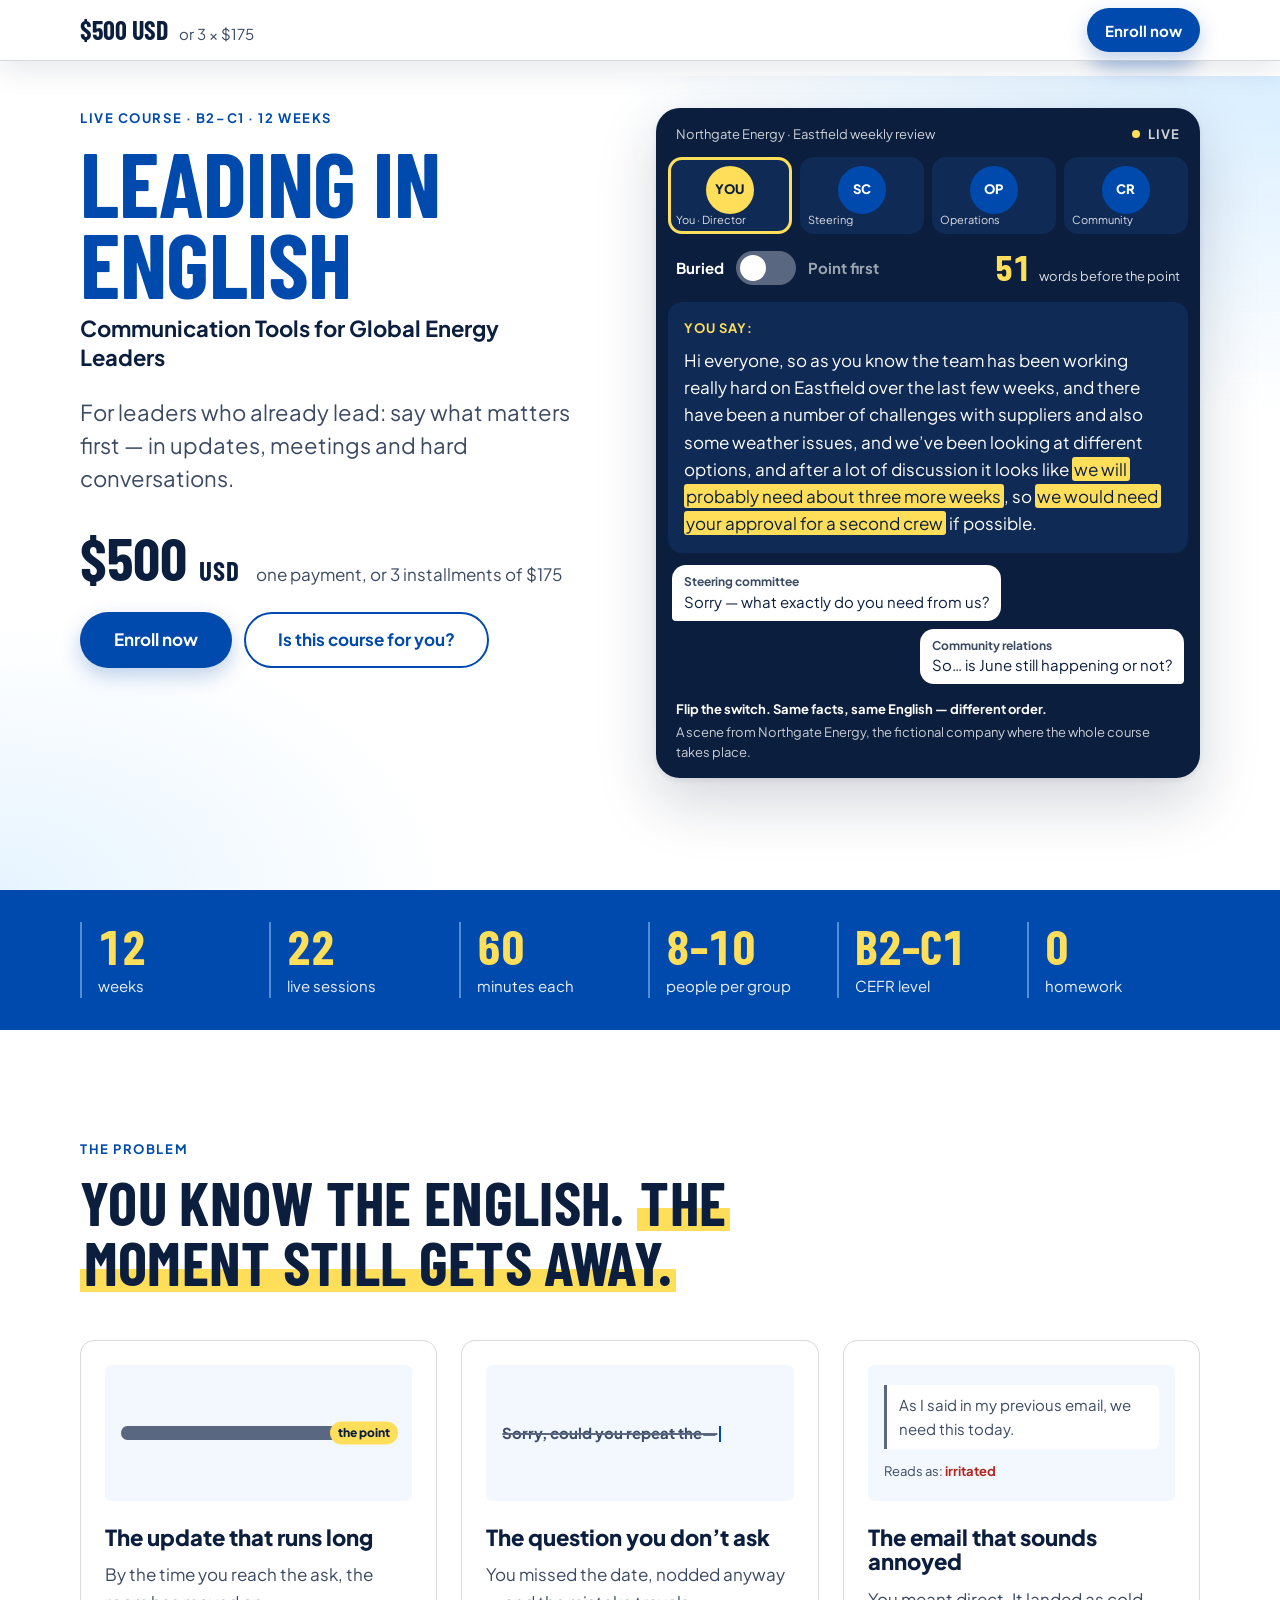
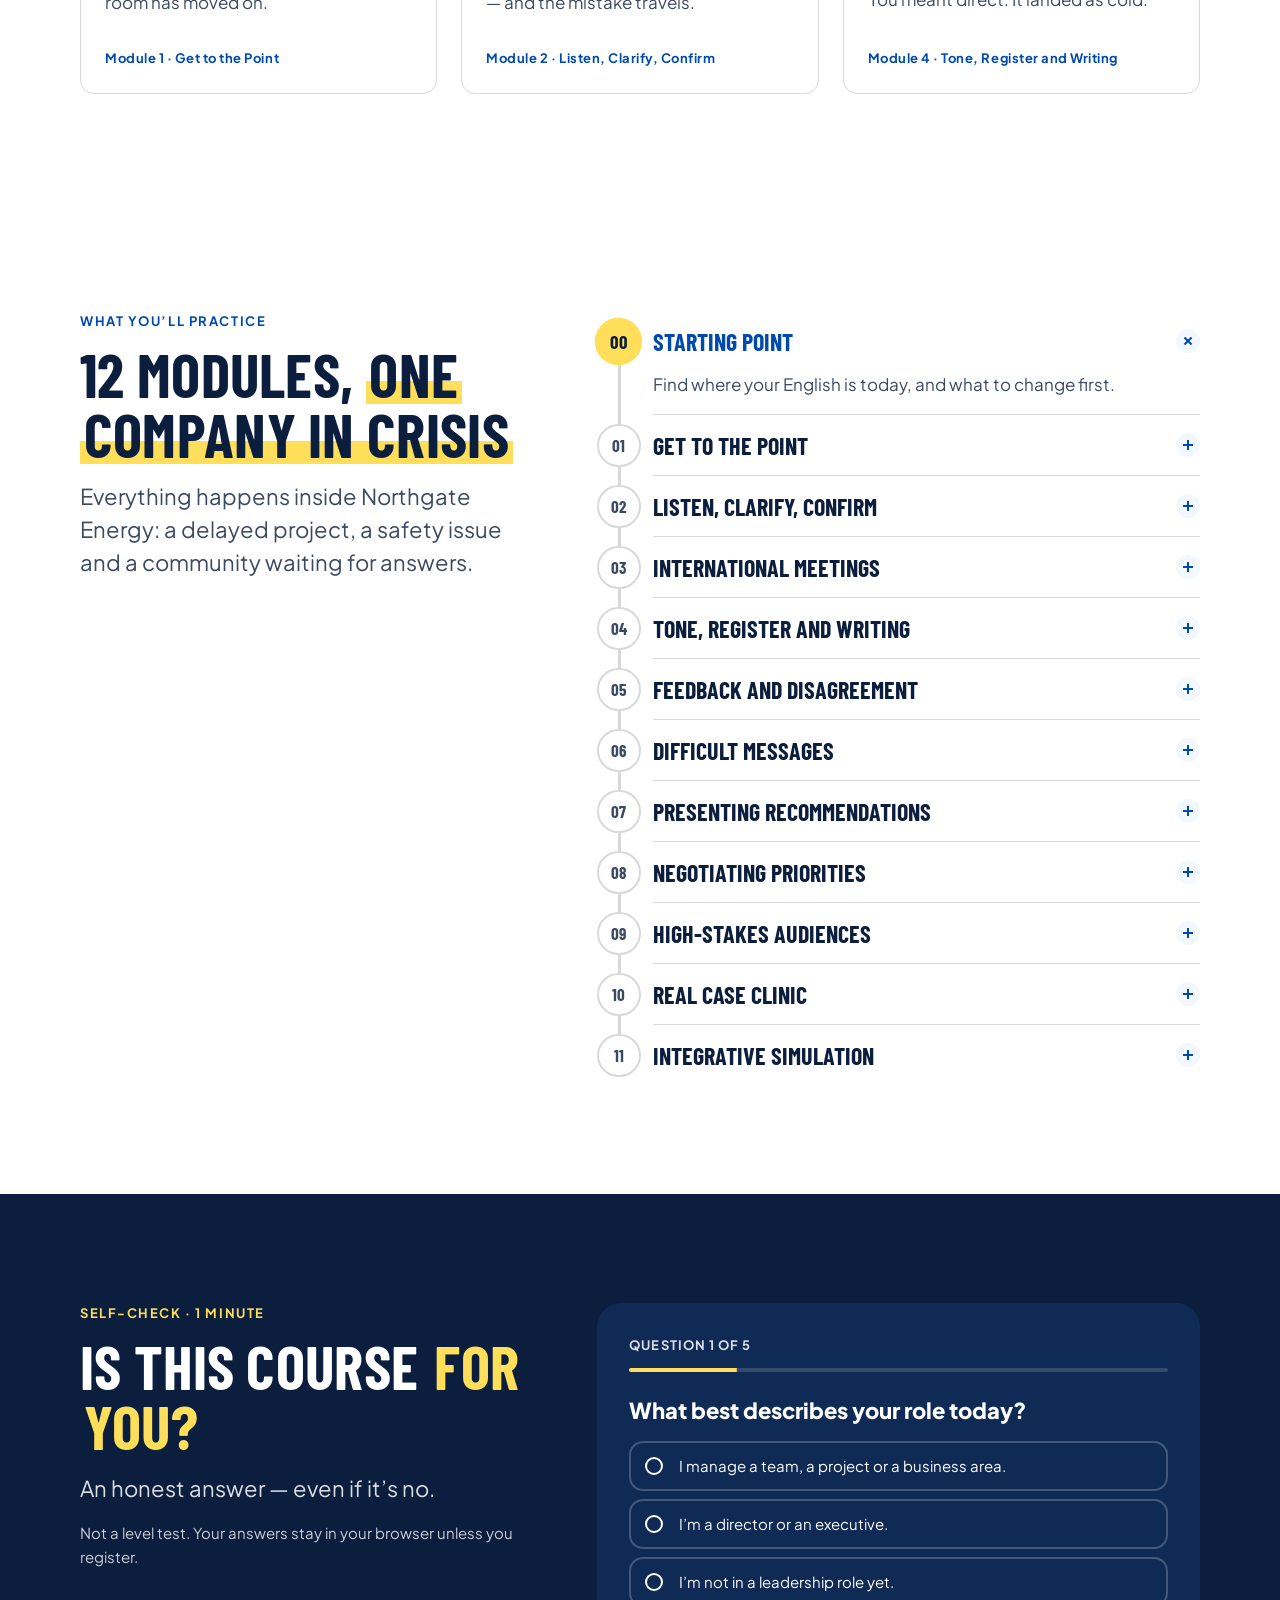
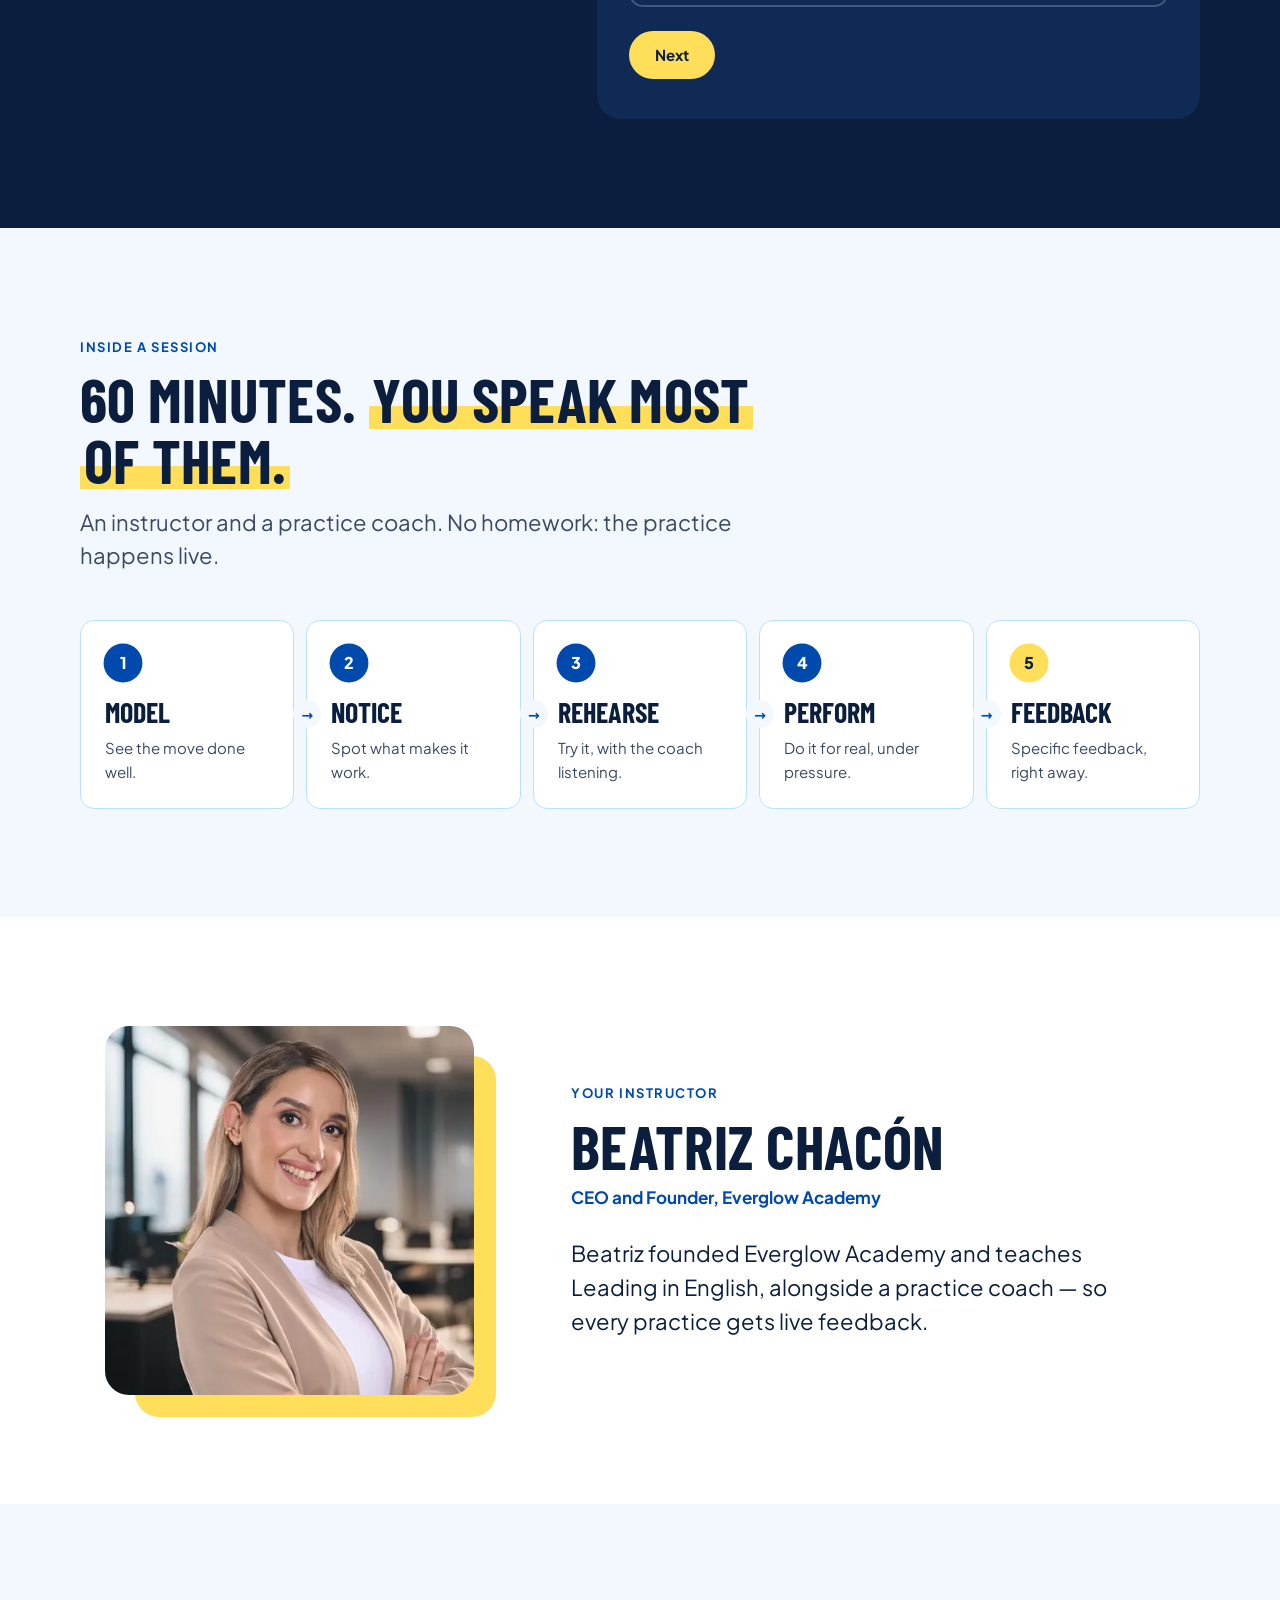
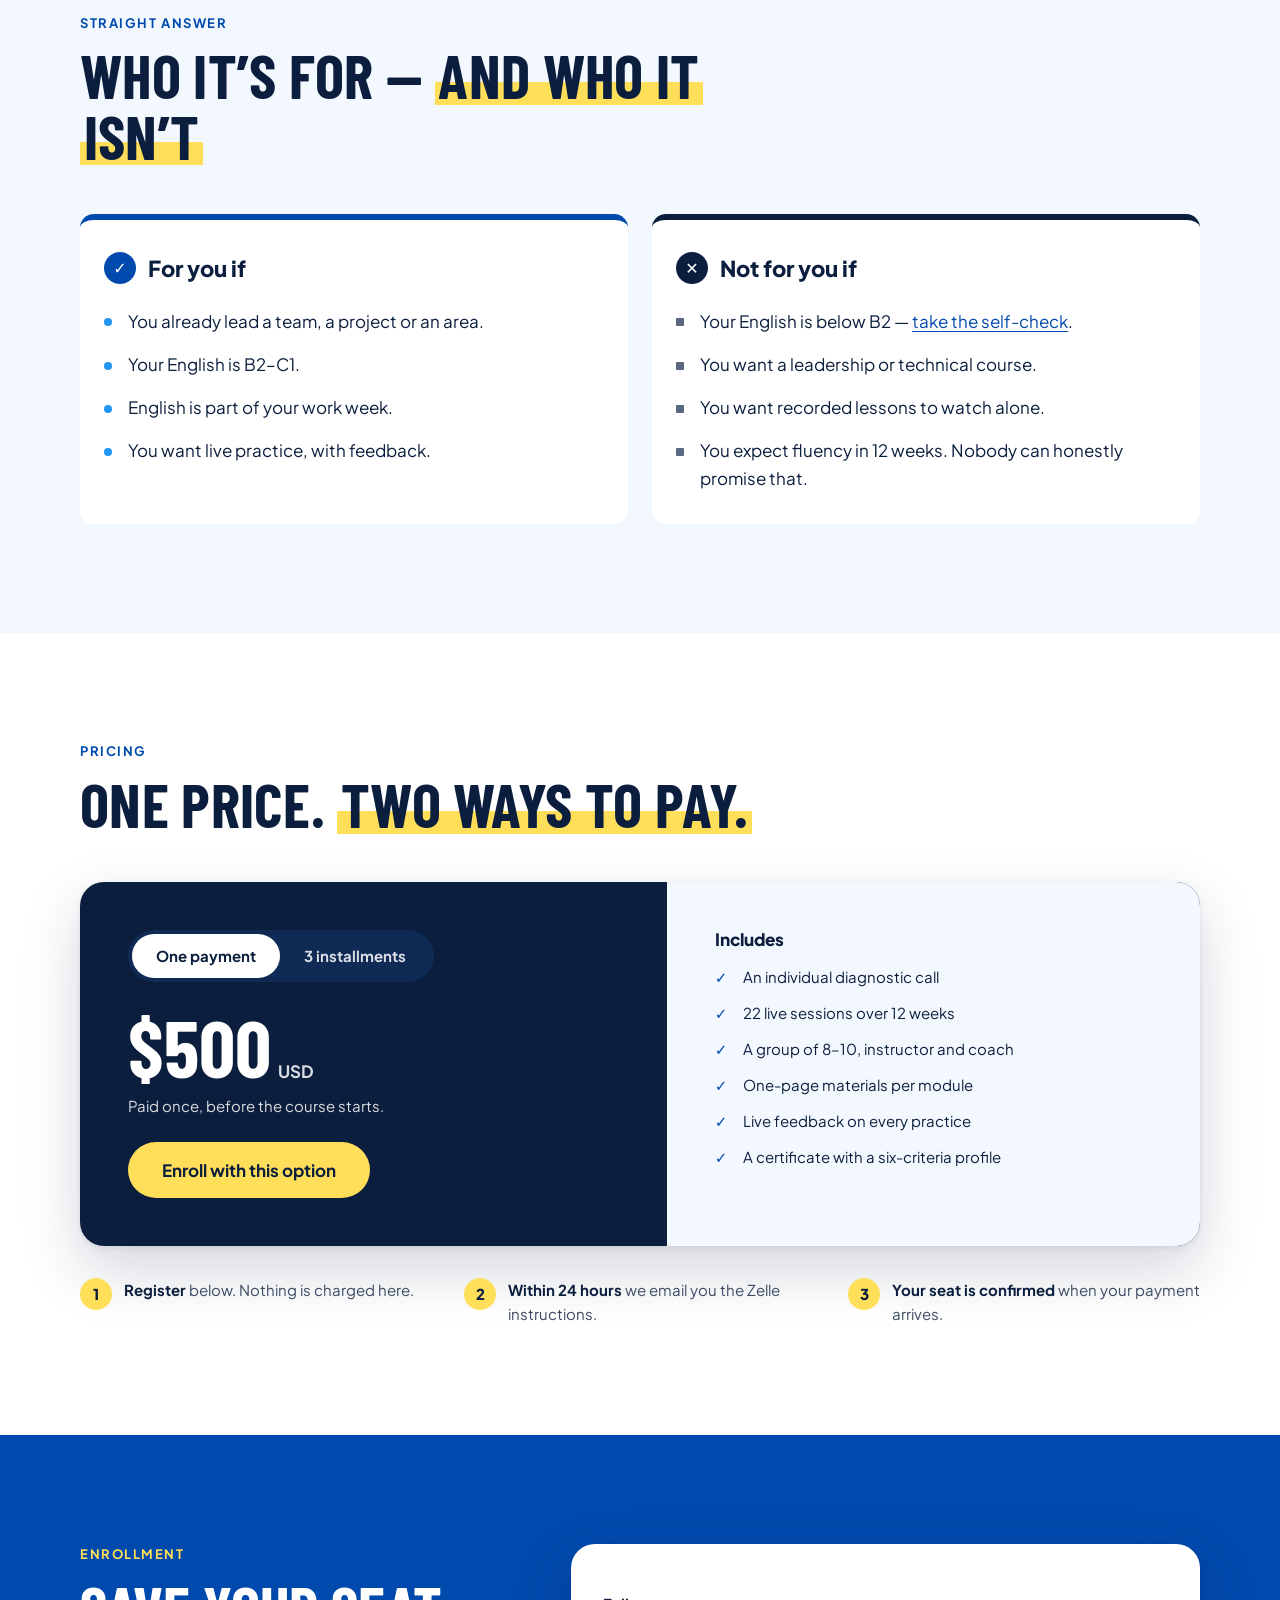
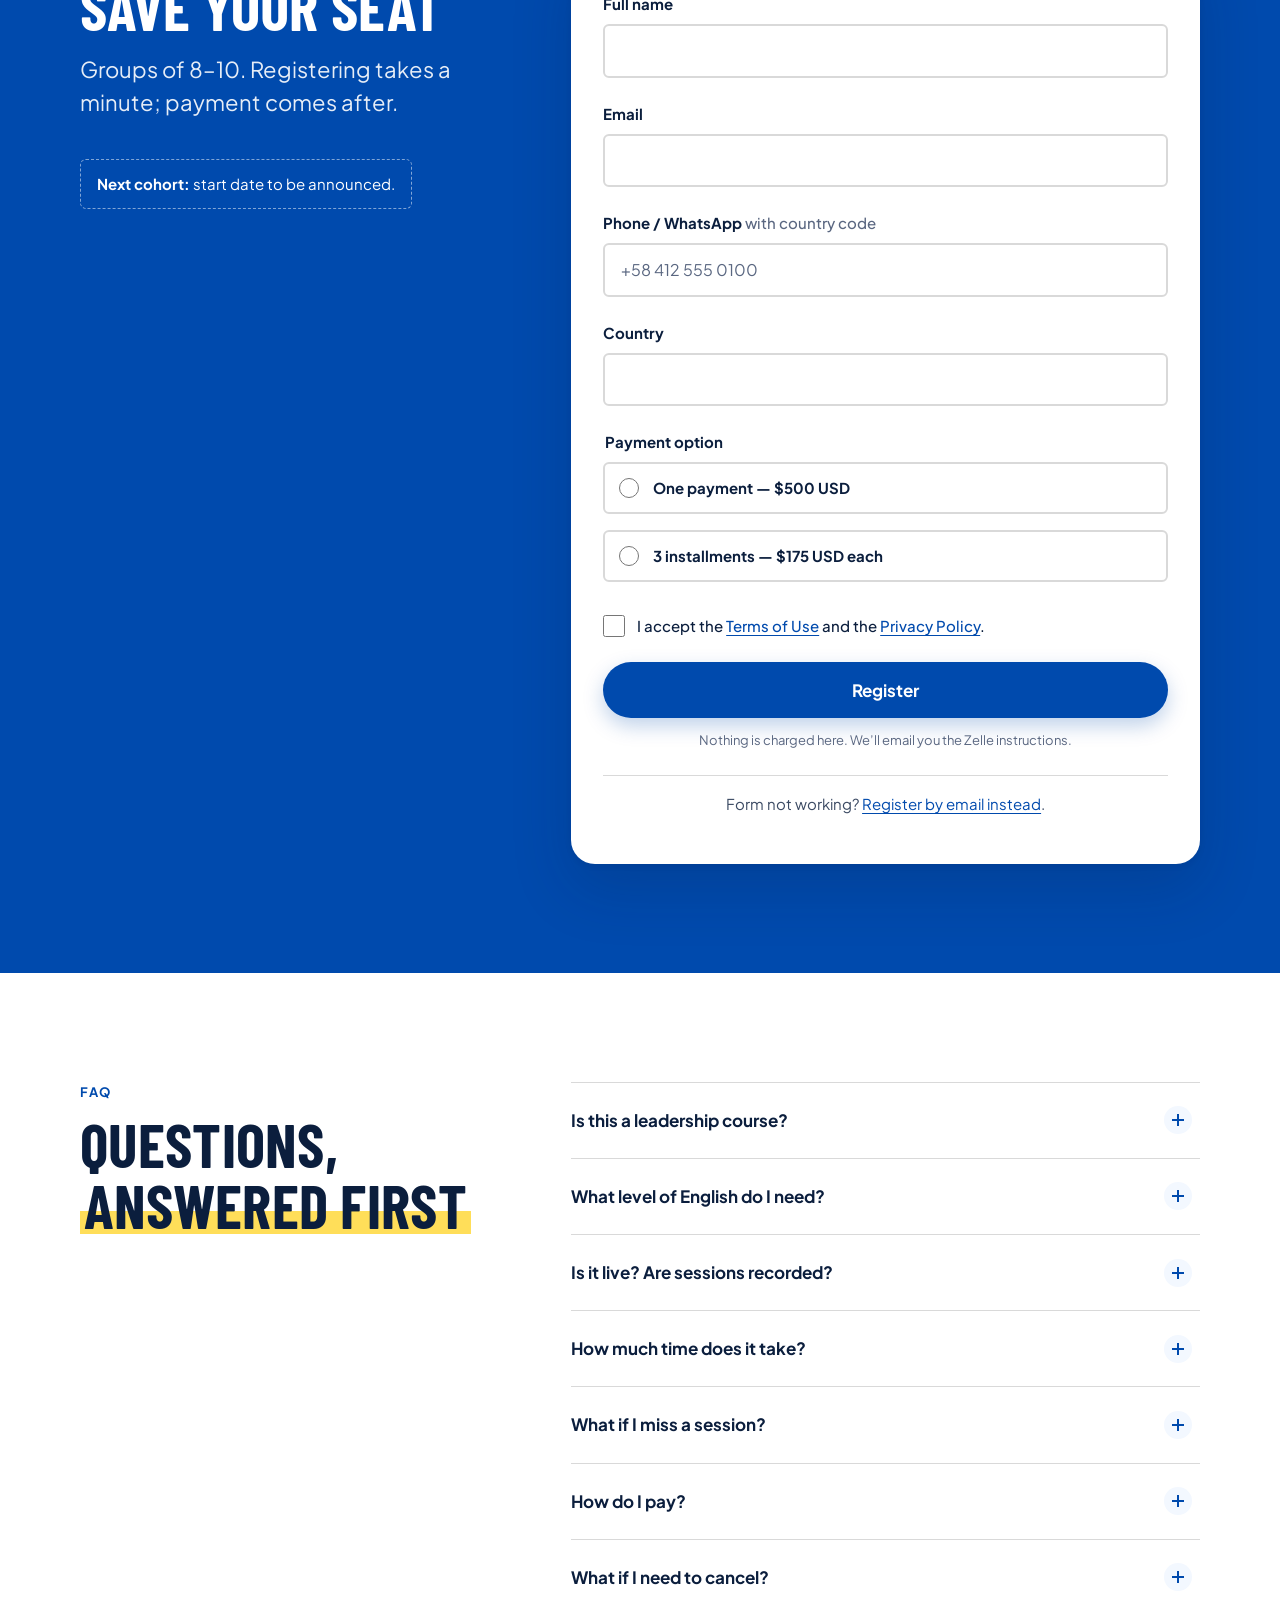
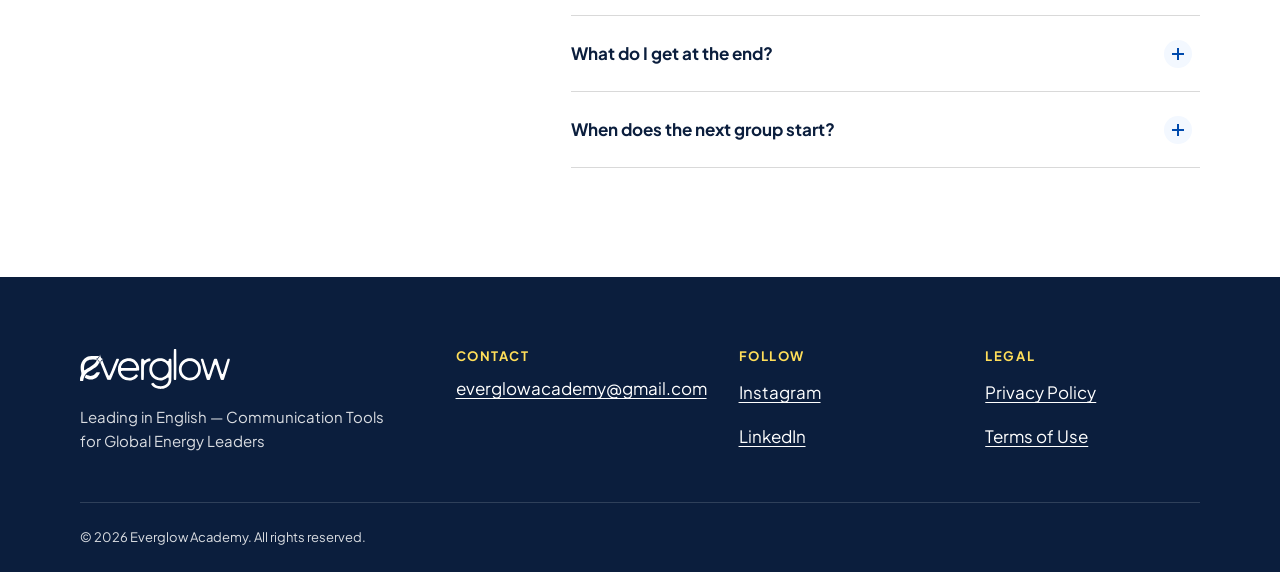
==== commit c78dff47: "Add English/Spanish toggle, legal pages and Apps Script form - Language switch (EN/ES) with saved pr" ====
--- a/site/index.html
+++ b/site/index.html
@@ -3,8 +3,8 @@
 <head>
   <meta charset="utf-8">
   <meta name="viewport" content="width=device-width, initial-scale=1">
-  <title>Leading in English — Communication Tools for Global Energy Leaders | Everglow Academy</title>
-  <meta name="description" content="Live English course for managers, directors and executives in energy (B2–C1). 12 weeks, 22 live sessions, groups of 8–10. Learn to say what matters first. $500 USD or 3 × $175.">
+  <title data-i18n="meta.title">Leading in English — Communication Tools for Global Energy Leaders | Everglow Academy</title>
+  <meta name="description" data-i18n-attr="content:meta.description" content="Live English course for managers, directors and executives in energy (B2–C1). 12 weeks, 22 live sessions, groups of 8–10. Learn to say what matters first. $500 USD or 3 × $175.">
   <meta name="theme-color" content="#004aad">
 
   <!-- [PENDIENTE] Cambia https://SITE-URL por el dominio final de Netlify (ver PENDIENTES.md) -->
@@ -32,8 +32,17 @@
   <link rel="stylesheet" href="css/tokens.css">
   <link rel="stylesheet" href="css/main.css">
 
-  <!-- Marca que hay JS antes de pintar: sin JS todo el contenido queda visible -->
-  <script>document.documentElement.classList.add("js");</script>
+  <!-- Antes de pintar: marca que hay JS y, si el idioma es español, oculta un instante
+       la página para no mostrar el inglés y luego cambiarlo (máx. 1,2 s por seguridad). -->
+  <script>
+    (function () {
+      var d = document.documentElement, l = null;
+      d.classList.add("js");
+      try { l = new URLSearchParams(location.search).get("lang") || localStorage.getItem("eg-lang"); } catch (e) {}
+      if (!l) l = (navigator.language || "").slice(0, 2) === "es" ? "es" : "en";
+      if (l === "es") { d.lang = "es"; d.classList.add("i18n-pending"); setTimeout(function () { d.classList.remove("i18n-pending"); }, 1200); }
+    })();
+  </script>
   <script type="module" src="js/main.js"></script>
 
   <script type="application/ld+json">
@@ -44,38 +53,20 @@
     "description": "Applied English for managers, directors and executives who already lead. Live video sessions, B2–C1 level, set inside a fictional energy company, Northgate Energy.",
     "inLanguage": "en",
     "educationalLevel": "B2–C1 (CEFR)",
-    "provider": {
-      "@type": "Organization",
-      "name": "Everglow Academy",
-      "email": "everglowacademy@gmail.com"
-    },
-    "offers": {
-      "@type": "Offer",
-      "category": "Paid",
-      "price": "500",
-      "priceCurrency": "USD"
-    },
+    "provider": { "@type": "Organization", "name": "Everglow Academy", "email": "everglowacademy@gmail.com" },
+    "offers": { "@type": "Offer", "category": "Paid", "price": "500", "priceCurrency": "USD" },
     "hasCourseInstance": {
       "@type": "CourseInstance",
       "courseMode": "Online",
       "courseWorkload": "PT22H",
-      "courseSchedule": {
-        "@type": "Schedule",
-        "duration": "PT1H",
-        "repeatFrequency": "P1W",
-        "repeatCount": 22
-      },
-      "instructor": {
-        "@type": "Person",
-        "name": "Beatriz Chacón",
-        "jobTitle": "CEO and Founder, Everglow Academy"
-      }
+      "courseSchedule": { "@type": "Schedule", "duration": "PT1H", "repeatFrequency": "P1W", "repeatCount": 22 },
+      "instructor": { "@type": "Person", "name": "Beatriz Chacón", "jobTitle": "CEO and Founder, Everglow Academy" }
     }
   }
   </script>
 </head>
 <body>
-  <a class="skip-link" href="#main">Skip to content</a>
+  <a class="skip-link" href="#main" data-i18n="skip">Skip to content</a>
 
   <!-- Barra de progreso de lectura (decorativa) -->
   <div class="read-progress" aria-hidden="true"><span></span></div>
@@ -83,18 +74,25 @@
   <!-- ================= 1. Header ================= -->
   <header class="site-header">
     <div class="wrap site-header__inner">
-      <a class="brand" href="#top" aria-label="Everglow Academy — back to top">
+      <a class="brand" href="#top" aria-label="Everglow Academy — back to top" data-i18n-attr="aria-label:brand.home">
         <img src="assets/logos/everglow.svg" alt="" width="859" height="227">
       </a>
-      <nav class="nav" aria-label="Main">
+      <nav class="nav" aria-label="Main" data-i18n-attr="aria-label:nav.label">
         <ul>
-          <li><a href="#program">Program</a></li>
-          <li><a href="#self-check">Is it for you?</a></li>
-          <li><a href="#pricing">Pricing</a></li>
-          <li><a href="#faq">FAQ</a></li>
+          <li><a href="#program" data-i18n="nav.program">Program</a></li>
+          <li><a href="#self-check" data-i18n="nav.check">Is it for you?</a></li>
+          <li><a href="#pricing" data-i18n="nav.pricing">Pricing</a></li>
+          <li><a href="#faq" data-i18n="nav.faq">FAQ</a></li>
         </ul>
       </nav>
-      <a class="btn btn--primary btn--small" href="#enroll">Enroll now</a>
+      <div class="site-header__end">
+        <!-- Selector de idioma -->
+        <div class="lang" role="group" aria-label="Language" data-i18n-attr="aria-label:lang.label">
+          <button type="button" data-set-lang="en" aria-pressed="true"><span aria-hidden="true">EN</span><span class="sr-only">English</span></button>
+          <button type="button" data-set-lang="es" aria-pressed="false"><span aria-hidden="true">ES</span><span class="sr-only">Español</span></button>
+        </div>
+        <a class="btn btn--primary btn--small site-header__cta" href="#enroll" data-i18n="cta.enroll">Enroll now</a>
+      </div>
     </div>
   </header>
 
@@ -103,79 +101,80 @@
     <section class="hero" id="top" aria-labelledby="hero-title">
       <div class="wrap hero__grid">
         <div class="hero__intro">
-          <p class="eyebrow">Everglow Academy · Live course · B2–C1</p>
+          <p class="eyebrow" data-i18n="hero.eyebrow">Live course · <span class="nowrap">B2–C1</span> · 12 weeks</p>
+          <!-- El nombre del curso no se traduce: es el nombre oficial -->
           <h1 class="hero__title" id="hero-title">
             <span class="hero__title-main">Leading in English</span>
             <span class="hero__title-sub">Communication Tools for Global Energy Leaders</span>
           </h1>
-          <p class="hero__promise">For managers, directors and executives who already lead: say what matters first — in updates, meetings and hard conversations.</p>
-        </div>
-
-        <!-- La idea central: el mismo update, dos órdenes distintos, dentro de una llamada -->
+          <p class="hero__promise" data-i18n="hero.promise">For leaders who already lead: say what matters first — in updates, meetings and hard conversations.</p>
+        </div>
+
+        <!-- La idea central: el mismo update, dos órdenes distintos, dentro de una llamada.
+             Los mensajes de ejemplo van siempre en inglés: es lo que se practica en el curso. -->
         <figure class="call" aria-labelledby="call-caption">
           <div class="call__bar">
-            <span>Northgate Energy · Eastfield weekly review</span>
-            <span class="call__live">Live</span>
-          </div>
-          <ul class="call__tiles" aria-label="Participants">
-            <li class="tile is-speaking" data-id="you"><span class="tile__av" aria-hidden="true">YOU</span><span class="tile__name">You · Director</span></li>
-            <li class="tile" data-id="sc"><span class="tile__av" aria-hidden="true">SC</span><span class="tile__name">Steering</span></li>
-            <li class="tile" data-id="op"><span class="tile__av" aria-hidden="true">OP</span><span class="tile__name">Operations</span></li>
-            <li class="tile" data-id="cr"><span class="tile__av" aria-hidden="true">CR</span><span class="tile__name">Community</span></li>
+            <span data-i18n="call.bar">Northgate Energy · Eastfield weekly review</span>
+            <span class="call__live" data-i18n="call.live">Live</span>
+          </div>
+          <ul class="call__tiles" aria-label="Participants" data-i18n-attr="aria-label:call.participants">
+            <li class="tile is-speaking" data-id="you"><span class="tile__av" aria-hidden="true" data-i18n="call.youShort">YOU</span><span class="tile__name" data-i18n="call.you">You · Director</span></li>
+            <li class="tile" data-id="sc"><span class="tile__av" aria-hidden="true">SC</span><span class="tile__name" data-i18n="call.sc">Steering</span></li>
+            <li class="tile" data-id="op"><span class="tile__av" aria-hidden="true">OP</span><span class="tile__name" data-i18n="call.op">Operations</span></li>
+            <li class="tile" data-id="cr"><span class="tile__av" aria-hidden="true">CR</span><span class="tile__name" data-i18n="call.cr">Community</span></li>
           </ul>
 
           <div class="call__controls">
             <button class="switch" type="button" role="switch" aria-checked="false" id="rewrite-switch" aria-describedby="rewrite-hint">
-              <span class="switch__off">Buried</span>
+              <span class="switch__off" data-i18n="call.off">Buried</span>
               <span class="switch__track" aria-hidden="true"><span class="switch__thumb"></span></span>
-              <span class="switch__on">Point first</span>
+              <span class="switch__on" data-i18n="call.on">Point first</span>
             </button>
-            <p class="meter" aria-hidden="true"><b id="meter-num">51</b> words before the point</p>
+            <p class="meter" aria-hidden="true"><b id="meter-num">51</b> <span data-i18n="call.meter">words before the point</span></p>
           </div>
 
           <div class="call__speech">
-            <p class="call__who">You say:</p>
+            <p class="call__who" data-i18n="call.say">You say:</p>
             <!-- [BORRADOR] Textos del escenario escritos por nosotros; validar con los materiales del curso.
                  Las palabras entre [[ ]] son "el punto". El texto sin JS es la versión larga. -->
-            <div class="call__text" id="rewrite-text"
+            <div class="call__text" id="rewrite-text" lang="en"
                  data-buried="Hi everyone, so as you know the team has been working really hard on Eastfield over the last few weeks, and there have been a number of challenges with suppliers and also some weather issues, and we’ve been looking at different options, and after a lot of discussion it looks like [[we will probably need about three more weeks]], so [[we would need your approval for a second crew]] if possible."
                  data-clear="[[Eastfield is three weeks behind.]] The transformer arrived late and weather cost us six days. [[I need your approval for a second crew by Friday]] — that keeps commissioning on the 4th of June.">
               <p>Hi everyone, so as you know the team has been working really hard on Eastfield over the last few weeks, and there have been a number of challenges with suppliers and also some weather issues, and we’ve been looking at different options, and after a lot of discussion it looks like <mark>we will probably need about three more weeks</mark>, so <mark>we would need your approval for a second crew</mark> if possible.</p>
             </div>
           </div>
 
-
           <!-- Reacciones de la sala: cambian según la versión -->
-          <ol class="call__replies" id="call-replies" aria-label="Replies from the room">
-            <li class="reply" data-who="sc"><span class="reply__who">Steering committee</span><span class="reply__text">Sorry — what exactly do you need from us?</span></li>
-            <li class="reply" data-who="cr"><span class="reply__who">Community relations</span><span class="reply__text">So… is June still happening or not?</span></li>
+          <ol class="call__replies" id="call-replies" lang="en" aria-label="Replies from the room" data-i18n-attr="aria-label:call.replies">
+            <li class="reply"><span class="reply__who">Steering committee</span><span class="reply__text">Sorry — what exactly do you need from us?</span></li>
+            <li class="reply"><span class="reply__who">Community relations</span><span class="reply__text">So… is June still happening or not?</span></li>
           </ol>
 
-          <figcaption class="call__caption" id="call-caption"><span id="rewrite-hint">Flip the switch. Same facts, same English — different order.</span> A scene from Northgate Energy, the fictional company where the whole course takes place.</figcaption>
+          <figcaption class="call__caption" id="call-caption"><span id="rewrite-hint" data-i18n="call.hint">Flip the switch. Same facts, same English — different order.</span> <span data-i18n="call.caption">A scene from Northgate Energy, the fictional company where the whole course takes place.</span></figcaption>
         </figure>
 
         <div class="hero__buy">
           <p class="price-tag">
             <span class="price-tag__main">$500 <small>USD</small></span>
-            <span class="price-tag__alt">one payment, or 3 installments of $175</span>
+            <span class="price-tag__alt" data-i18n="hero.priceAlt">one payment, or 3 installments of $175</span>
           </p>
           <div class="cta-row">
-            <a class="btn btn--primary btn--large" href="#enroll">Enroll now</a>
-            <a class="btn btn--ghost btn--large" href="#self-check">Is this course for you?</a>
+            <a class="btn btn--primary btn--large" href="#enroll" data-i18n="cta.enroll">Enroll now</a>
+            <a class="btn btn--ghost btn--large" href="#self-check" data-i18n="cta.check">Is this course for you?</a>
           </div>
         </div>
       </div>
     </section>
 
     <!-- ================= 3. Datos rápidos ================= -->
-    <section class="facts" aria-label="Course at a glance">
+    <section class="facts" aria-label="Course at a glance" data-i18n-attr="aria-label:facts.label">
       <ul class="wrap facts__list">
-        <li><b data-count="12">12</b><span>weeks</span></li>
-        <li><b data-count="22">22</b><span>live sessions</span></li>
-        <li><b data-count="60">60</b><span>minutes each</span></li>
-        <li><b data-count="8" data-count-to="10">8–10</b><span>people per group</span></li>
-        <li><b>B2–C1</b><span>CEFR level</span></li>
-        <li><b>0</b><span>homework</span></li>
+        <li><b data-count="12">12</b><span data-i18n="facts.weeks">weeks</span></li>
+        <li><b data-count="22">22</b><span data-i18n="facts.sessions">live sessions</span></li>
+        <li><b data-count="60">60</b><span data-i18n="facts.minutes">minutes each</span></li>
+        <li><b data-count="8" data-count-to="10">8–10</b><span data-i18n="facts.group">people per group</span></li>
+        <li><b>B2–C1</b><span data-i18n="facts.level">CEFR level</span></li>
+        <li><b>0</b><span data-i18n="facts.homework">homework</span></li>
       </ul>
     </section>
 
@@ -183,91 +182,66 @@
     <section class="section problem" id="problem" aria-labelledby="problem-title">
       <div class="wrap">
         <header class="section__head reveal">
-          <p class="eyebrow">The problem</p>
-          <h2 class="section__title" id="problem-title">You know the English. <span class="hl">The moment still gets away from you.</span></h2>
-          <p class="section__lead">Leaders at B2–C1 rarely lack vocabulary. What costs them is the order, the timing and the tone — the few seconds where a meeting decides whether it listens.</p>
+          <p class="eyebrow" data-i18n="problem.eyebrow">The problem</p>
+          <h2 class="section__title" id="problem-title" data-i18n="problem.title">You know the English. <span class="hl">The moment still gets away.</span></h2>
         </header>
 
         <div class="problem__grid">
           <article class="p-card reveal">
             <div class="p-card__visual" aria-hidden="true">
-              <div class="p-bar">
-                <span class="p-bar__fill"></span>
-                <span class="p-bar__point">the point</span>
-              </div>
-              <p class="p-bar__label">context · context · context · apology · context · <b>the ask</b></p>
-            </div>
-            <h3>The update that runs long</h3>
-            <p>You start with background to feel safe. By the time you reach the decision you need, the committee has moved on.</p>
-            <p class="p-card__module">Module 1 · Get to the Point</p>
+              <div class="p-bar"><span class="p-bar__fill"></span><span class="p-bar__point" data-i18n="problem.point">the point</span></div>
+            </div>
+            <h3 data-i18n="problem.c1.title">The update that runs long</h3>
+            <p data-i18n="problem.c1.text">By the time you reach the ask, the room has moved on.</p>
+            <p class="p-card__module" data-i18n="problem.c1.module">Module 1 · Get to the Point</p>
           </article>
 
           <article class="p-card reveal">
             <div class="p-card__visual" aria-hidden="true">
-              <p class="p-draft"><span class="p-draft__typed">Sorry, could you repeat the—</span><span class="p-draft__caret"></span></p>
-              <p class="p-draft__after">You nod instead. Two weeks later, the date was wrong.</p>
-            </div>
-            <h3>The question you don’t ask</h3>
-            <p>You didn’t catch a number, a date, a name. Asking feels exposed, so you let it pass — and the mistake travels.</p>
-            <p class="p-card__module">Module 2 · Listen, Clarify, Confirm</p>
+              <p class="p-draft" lang="en"><span class="p-draft__typed">Sorry, could you repeat the—</span><span class="p-draft__caret"></span></p>
+            </div>
+            <h3 data-i18n="problem.c2.title">The question you don’t ask</h3>
+            <p data-i18n="problem.c2.text">You missed the date, nodded anyway — and the mistake travels.</p>
+            <p class="p-card__module" data-i18n="problem.c2.module">Module 2 · Listen, Clarify, Confirm</p>
           </article>
 
           <article class="p-card reveal">
             <div class="p-card__visual" aria-hidden="true">
-              <p class="p-mail">As I said in my previous email, we need this today.</p>
-              <p class="p-mail__tone">Reads as: <b>irritated</b></p>
-            </div>
-            <h3>The email that sounds annoyed</h3>
-            <p>You meant to be direct. In English, it lands as cold — and now the conversation is about tone, not the work.</p>
-            <p class="p-card__module">Module 4 · Tone, Register and Writing</p>
+              <p class="p-mail" lang="en">As I said in my previous email, we need this today.</p>
+              <p class="p-mail__tone" data-i18n="problem.tone">Reads as: <b>irritated</b></p>
+            </div>
+            <h3 data-i18n="problem.c3.title">The email that sounds annoyed</h3>
+            <p data-i18n="problem.c3.text">You meant direct. It landed as cold.</p>
+            <p class="p-card__module" data-i18n="problem.c3.module">Module 4 · Tone, Register and Writing</p>
           </article>
         </div>
       </div>
     </section>
 
-    <!-- ================= 5. What you'll learn ================= -->
-    <section class="section learn" id="learn" aria-labelledby="learn-title">
-      <div class="wrap">
-        <header class="section__head reveal">
-          <p class="eyebrow">What you’ll practice</p>
-          <h2 class="section__title" id="learn-title">Eight things you’ll do <span class="hl">in English, live, with feedback</span></h2>
-        </header>
-        <ol class="learn__list">
-          <li class="reveal"><span><b>Open</b> any update with the point: status, cause, request.</span></li>
-          <li class="reveal"><span><b>Clarify and confirm</b> numbers, dates and decisions before they get lost.</span></li>
-          <li class="reveal"><span><b>Take the floor</b> in international meetings — and interrupt without sounding rude.</span></li>
-          <li class="reveal"><span><b>Adjust</b> tone and register so firm doesn’t read as cold.</span></li>
-          <li class="reveal"><span><b>Give feedback</b> and disagree without damaging the relationship.</span></li>
-          <li class="reveal"><span><b>Deliver</b> difficult messages — delays, safety issues — clearly and calmly.</span></li>
-          <li class="reveal"><span><b>Present</b> a recommendation and hold it under questions.</span></li>
-          <li class="reveal"><span><b>Negotiate</b> priorities and trade-offs with stakeholders who want different things.</span></li>
-        </ol>
-      </div>
-    </section>
-
-    <!-- ================= 6. Programa: línea de tiempo ================= -->
+    <!-- ================= 5–6. Programa: lo que practicas, módulo a módulo ================= -->
     <section class="section program" id="program" aria-labelledby="program-title">
       <div class="wrap">
         <header class="section__head reveal">
-          <p class="eyebrow">The program</p>
-          <h2 class="section__title" id="program-title">12 modules, <span class="hl">one company, one crisis</span></h2>
-          <p class="section__lead">Everything happens inside Northgate Energy: a delayed project, a safety issue and a community waiting for answers. Each module adds a tool; the last two put them all to work.</p>
-        </header>
-
-        <!-- [BORRADOR] Descripciones de una línea redactadas a partir del título de cada módulo; validar -->
+          <p class="eyebrow" data-i18n="program.eyebrow">What you’ll practice</p>
+          <h2 class="section__title" id="program-title" data-i18n="program.title">12 modules, <span class="hl">one company in crisis</span></h2>
+          <p class="section__lead" data-i18n="program.lead">Everything happens inside Northgate Energy: a delayed project, a safety issue and a community waiting for answers.</p>
+        </header>
+
+        <!-- Acordeón: un módulo abierto a la vez. Los títulos de módulo son los oficiales (en inglés).
+             [BORRADOR] Descripciones redactadas a partir del título; validar. -->
         <ol class="timeline" id="timeline">
-          <li class="timeline__item"><span class="timeline__num">00</span><div><h3>Starting Point</h3><p>Where your English is today, and what you want to change first.</p></div></li>
-          <li class="timeline__item"><span class="timeline__num">01</span><div><h3>Get to the Point</h3><p>Lead with the status and the ask; keep the background for later.</p></div></li>
-          <li class="timeline__item"><span class="timeline__num">02</span><div><h3>Listen, Clarify, Confirm</h3><p>Catch the detail, ask for what you missed, confirm what was agreed.</p></div></li>
-          <li class="timeline__item"><span class="timeline__num">03</span><div><h3>International Meetings</h3><p>Take turns, interrupt, redirect and close a meeting with many accents.</p></div></li>
-          <li class="timeline__item"><span class="timeline__num">04</span><div><h3>Tone, Register and Writing</h3><p>Emails and messages that sound the way you mean them.</p></div></li>
-          <li class="timeline__item"><span class="timeline__num">05</span><div><h3>Feedback and Disagreement</h3><p>Say “I see it differently” and keep the relationship working.</p></div></li>
-          <li class="timeline__item"><span class="timeline__num">06</span><div><h3>Difficult Messages</h3><p>Delays, safety issues, bad news: clear, calm and accountable.</p></div></li>
-          <li class="timeline__item"><span class="timeline__num">07</span><div><h3>Presenting Recommendations</h3><p>Structure a recommendation and defend it under questions.</p></div></li>
-          <li class="timeline__item"><span class="timeline__num">08</span><div><h3>Negotiating Priorities</h3><p>Trade time, budget and scope with people who want different things.</p></div></li>
-          <li class="timeline__item"><span class="timeline__num">09</span><div><h3>High-stakes Audiences</h3><p>Senior leaders, regulators, communities: adjust for who is listening.</p></div></li>
-          <li class="timeline__item"><span class="timeline__num">10</span><div><h3>Real Case Clinic</h3><p>Bring a real situation from your work and rehearse it with the group.</p></div></li>
-          <li class="timeline__item"><span class="timeline__num">11</span><div><h3>Integrative Simulation</h3><p>The full Northgate crisis, start to finish, using everything you practiced.</p></div></li>
+          <li class="timeline__item"><span class="timeline__num" aria-hidden="true">00</span><h3><button type="button" class="timeline__btn" aria-expanded="true" aria-controls="m0">Starting Point</button></h3><div class="timeline__panel" id="m0"><p data-i18n="m0">Find where your English is today, and what to change first.</p></div></li>
+          <li class="timeline__item"><span class="timeline__num" aria-hidden="true">01</span><h3><button type="button" class="timeline__btn" aria-expanded="false" aria-controls="m1">Get to the Point</button></h3><div class="timeline__panel" id="m1"><p data-i18n="m1">Open any update with the point: status, cause, request.</p></div></li>
+          <li class="timeline__item"><span class="timeline__num" aria-hidden="true">02</span><h3><button type="button" class="timeline__btn" aria-expanded="false" aria-controls="m2">Listen, Clarify, Confirm</button></h3><div class="timeline__panel" id="m2"><p data-i18n="m2">Clarify and confirm numbers, dates and decisions before they get lost.</p></div></li>
+          <li class="timeline__item"><span class="timeline__num" aria-hidden="true">03</span><h3><button type="button" class="timeline__btn" aria-expanded="false" aria-controls="m3">International Meetings</button></h3><div class="timeline__panel" id="m3"><p data-i18n="m3">Take the floor, and interrupt without sounding rude.</p></div></li>
+          <li class="timeline__item"><span class="timeline__num" aria-hidden="true">04</span><h3><button type="button" class="timeline__btn" aria-expanded="false" aria-controls="m4">Tone, Register and Writing</button></h3><div class="timeline__panel" id="m4"><p data-i18n="m4">Write emails that sound the way you mean them.</p></div></li>
+          <li class="timeline__item"><span class="timeline__num" aria-hidden="true">05</span><h3><button type="button" class="timeline__btn" aria-expanded="false" aria-controls="m5">Feedback and Disagreement</button></h3><div class="timeline__panel" id="m5"><p data-i18n="m5">Disagree and keep the relationship working.</p></div></li>
+          <li class="timeline__item"><span class="timeline__num" aria-hidden="true">06</span><h3><button type="button" class="timeline__btn" aria-expanded="false" aria-controls="m6">Difficult Messages</button></h3><div class="timeline__panel" id="m6"><p data-i18n="m6">Deliver delays and safety issues clearly and calmly.</p></div></li>
+          <li class="timeline__item"><span class="timeline__num" aria-hidden="true">07</span><h3><button type="button" class="timeline__btn" aria-expanded="false" aria-controls="m7">Presenting Recommendations</button></h3><div class="timeline__panel" id="m7"><p data-i18n="m7">Present a recommendation and hold it under questions.</p></div></li>
+          <li class="timeline__item"><span class="timeline__num" aria-hidden="true">08</span><h3><button type="button" class="timeline__btn" aria-expanded="false" aria-controls="m8">Negotiating Priorities</button></h3><div class="timeline__panel" id="m8"><p data-i18n="m8">Trade time, budget and scope with people who want different things.</p></div></li>
+          <li class="timeline__item"><span class="timeline__num" aria-hidden="true">09</span><h3><button type="button" class="timeline__btn" aria-expanded="false" aria-controls="m9">High-stakes Audiences</button></h3><div class="timeline__panel" id="m9"><p data-i18n="m9">Adjust for boards, regulators and communities.</p></div></li>
+          <li class="timeline__item"><span class="timeline__num" aria-hidden="true">10</span><h3><button type="button" class="timeline__btn" aria-expanded="false" aria-controls="m10">Real Case Clinic</button></h3><div class="timeline__panel" id="m10"><p data-i18n="m10">Rehearse a real situation from your own work.</p></div></li>
+          <li class="timeline__item"><span class="timeline__num" aria-hidden="true">11</span><h3><button type="button" class="timeline__btn" aria-expanded="false" aria-controls="m11">Integrative Simulation</button></h3><div class="timeline__panel" id="m11"><p data-i18n="m11">The full Northgate crisis, start to finish.</p></div></li>
         </ol>
       </div>
     </section>
@@ -276,14 +250,13 @@
     <section class="section check is-dark" id="self-check" aria-labelledby="check-title">
       <div class="wrap check__grid">
         <header class="section__head reveal">
-          <p class="eyebrow">Self-check · 5 questions · 1 minute</p>
-          <h2 class="section__title" id="check-title">Is this course <span class="hl">for you?</span></h2>
-          <p class="section__lead">Honest answer included. If the course isn’t right for you yet, this will tell you — and point you to what is.</p>
-          <p class="check__note">This is a self-check, not a level test. Your answers stay in this browser and are only sent if you register.</p>
-        </header>
-
+          <p class="eyebrow" data-i18n="check.eyebrow">Self-check · 1 minute</p>
+          <h2 class="section__title" id="check-title" data-i18n="check.title">Is this course <span class="hl">for you?</span></h2>
+          <p class="section__lead" data-i18n="check.lead">An honest answer — even if it’s no.</p>
+          <p class="check__note" data-i18n="check.note">Not a level test. Your answers stay in your browser unless you register.</p>
+        </header>
         <div class="quiz" id="quiz">
-          <noscript><p class="quiz__noscript">The self-check needs JavaScript. You can still <a href="#enroll">register below</a> — the individual diagnostic call looks at your English in detail.</p></noscript>
+          <noscript><p class="quiz__noscript">The self-check needs JavaScript. You can still <a href="#enroll">register below</a>.</p></noscript>
         </div>
       </div>
     </section>
@@ -292,16 +265,16 @@
     <section class="section session" id="session" aria-labelledby="session-title">
       <div class="wrap">
         <header class="section__head reveal">
-          <p class="eyebrow">Inside a session</p>
-          <h2 class="section__title" id="session-title">60 minutes. <span class="hl">You speak most of them.</span></h2>
-          <p class="section__lead">Every session follows the same loop, led by the instructor with a practice coach in the room. No homework: the practice happens live.</p>
-        </header>
-        <ol class="loop">
-          <li class="loop__step reveal"><span class="loop__n">1</span><h3>Model</h3><p>See and hear the move done well, in a Northgate scene.</p></li>
-          <li class="loop__step reveal"><span class="loop__n">2</span><h3>Notice</h3><p>Spot what makes it work: the order, the phrases, the tone.</p></li>
-          <li class="loop__step reveal"><span class="loop__n">3</span><h3>Rehearse</h3><p>Try it in pairs or small groups, with the coach listening.</p></li>
-          <li class="loop__step reveal"><span class="loop__n">4</span><h3>Perform</h3><p>Do it for real in front of the group, under realistic pressure.</p></li>
-          <li class="loop__step reveal"><span class="loop__n">5</span><h3>Feedback</h3><p>Specific, live feedback on every practice — not a grade at the end.</p></li>
+          <p class="eyebrow" data-i18n="session.eyebrow">Inside a session</p>
+          <h2 class="section__title" id="session-title" data-i18n="session.title">60 minutes. <span class="hl">You speak most of them.</span></h2>
+          <p class="section__lead" data-i18n="session.lead">An instructor and a practice coach. No homework: the practice happens live.</p>
+        </header>
+        <ol class="loop" id="loop">
+          <li class="loop__step"><span class="loop__n" aria-hidden="true">1</span><h3 data-i18n="session.s1">Model</h3><p data-i18n="session.s1t">See the move done well.</p></li>
+          <li class="loop__step"><span class="loop__n" aria-hidden="true">2</span><h3 data-i18n="session.s2">Notice</h3><p data-i18n="session.s2t">Spot what makes it work.</p></li>
+          <li class="loop__step"><span class="loop__n" aria-hidden="true">3</span><h3 data-i18n="session.s3">Rehearse</h3><p data-i18n="session.s3t">Try it, with the coach listening.</p></li>
+          <li class="loop__step"><span class="loop__n" aria-hidden="true">4</span><h3 data-i18n="session.s4">Perform</h3><p data-i18n="session.s4t">Do it for real, under pressure.</p></li>
+          <li class="loop__step"><span class="loop__n" aria-hidden="true">5</span><h3 data-i18n="session.s5">Feedback</h3><p data-i18n="session.s5t">Specific feedback, right away.</p></li>
         </ol>
       </div>
     </section>
@@ -314,30 +287,16 @@
                srcset="assets/img/beatriz-chacon-480.webp 480w, assets/img/beatriz-chacon-800.webp 800w"
                sizes="(min-width: 900px) 400px, 80vw"
                width="480" height="480" loading="lazy" decoding="async"
-               alt="Portrait of Beatriz Chacón, smiling, in a beige blazer in an office">
+               alt="Portrait of Beatriz Chacón, smiling, in a beige blazer in an office"
+               data-i18n-attr="alt:instructor.alt">
         </div>
         <div class="reveal">
-          <p class="eyebrow">Your instructor</p>
+          <p class="eyebrow" data-i18n="instructor.eyebrow">Your instructor</p>
           <h2 class="section__title" id="instructor-title">Beatriz Chacón</h2>
-          <p class="instructor__role">CEO and Founder, Everglow Academy</p>
+          <p class="instructor__role" data-i18n="instructor.role">CEO and Founder, Everglow Academy</p>
           <!-- [PENDIENTE] Bio real de Beatriz: experiencia, formación, certificaciones. No inventar. -->
-          <p class="instructor__bio">Beatriz founded Everglow Academy and teaches Leading in English. In every session she works alongside a practice coach, so each participant gets live feedback on every practice.</p>
-        </div>
-      </div>
-    </section>
-
-    <!-- ================= 10. Instituciones ================= -->
-    <section class="section partners" aria-labelledby="partners-title">
-      <div class="wrap">
-        <h2 class="partners__title reveal" id="partners-title">Institutional partners</h2>
-        <!-- [PENDIENTE] Confirmar permiso de uso de cada logo -->
-        <ul class="partners__list">
-          <li class="partner"><img src="assets/logos/ylai.webp" alt="YLAI — Young Leaders of the Americas Initiative" width="292" height="120" loading="lazy" decoding="async"></li>
-          <li class="partner"><img src="assets/logos/asu.webp" alt="ASU — Arizona State University" width="285" height="120" loading="lazy" decoding="async"></li>
-          <li class="partner"><img src="assets/logos/iesa.webp" alt="IESA" width="120" height="120" loading="lazy" decoding="async"></li>
-          <!-- [PLACEHOLDER] Reemplazar por el logo real de INDELSER (assets/logos/indelser.webp) -->
-          <li class="partner partner--placeholder"><span>INDELSER</span></li>
-        </ul>
+          <p class="instructor__bio" data-i18n="instructor.bio">Beatriz founded Everglow Academy and teaches Leading in English, alongside a practice coach — so every practice gets live feedback.</p>
+        </div>
       </div>
     </section>
 
@@ -345,26 +304,26 @@
     <section class="section fit" id="fit" aria-labelledby="fit-title">
       <div class="wrap">
         <header class="section__head reveal">
-          <p class="eyebrow">Straight answer</p>
-          <h2 class="section__title" id="fit-title">Who this is for — <span class="hl">and who it isn’t</span></h2>
+          <p class="eyebrow" data-i18n="fit.eyebrow">Straight answer</p>
+          <h2 class="section__title" id="fit-title" data-i18n="fit.title">Who it’s for — <span class="hl">and who it isn’t</span></h2>
         </header>
         <div class="fit__grid">
           <div class="fit__col fit__col--yes reveal">
-            <h3><span class="fit__icon" aria-hidden="true">✓</span> This is for you if</h3>
+            <h3><span class="fit__icon" aria-hidden="true">✓</span> <span data-i18n="fit.yes">For you if</span></h3>
             <ul>
-              <li>You already lead: you manage a team, a project or a business area.</li>
-              <li>Your English is B2–C1: you get by, but not as sharply as in your own language.</li>
-              <li>You work in energy, or with people who do, and English is part of your week.</li>
-              <li>You want to practice live, with feedback, in a small group.</li>
+              <li data-i18n="fit.y1">You already lead a team, a project or an area.</li>
+              <li data-i18n="fit.y2">Your English is B2–C1.</li>
+              <li data-i18n="fit.y3">English is part of your work week.</li>
+              <li data-i18n="fit.y4">You want live practice, with feedback.</li>
             </ul>
           </div>
           <div class="fit__col fit__col--no reveal">
-            <h3><span class="fit__icon" aria-hidden="true">✕</span> This is not for you if</h3>
+            <h3><span class="fit__icon" aria-hidden="true">✕</span> <span data-i18n="fit.no">Not for you if</span></h3>
             <ul>
-              <li>Your English is below B2. You’d spend the sessions translating instead of practicing — <a href="#self-check">take the self-check</a> and we’ll point you to our general program.</li>
-              <li>You’re looking for a leadership course or technical energy training. This is English for people who already do both.</li>
-              <li>You want recorded lessons to watch on your own schedule. Every session is live.</li>
-              <li>You expect to be fluent in 12 weeks. Nobody can honestly promise that; we promise practice and specific feedback.</li>
+              <li data-i18n="fit.n1">Your English is below B2 — <a href="#self-check">take the self-check</a>.</li>
+              <li data-i18n="fit.n2">You want a leadership or technical course.</li>
+              <li data-i18n="fit.n3">You want recorded lessons to watch alone.</li>
+              <li data-i18n="fit.n4">You expect fluency in 12 weeks. Nobody can honestly promise that.</li>
             </ul>
           </div>
         </div>
@@ -375,44 +334,47 @@
     <section class="section pricing" id="pricing" aria-labelledby="pricing-title">
       <div class="wrap">
         <header class="section__head reveal">
-          <p class="eyebrow">Pricing</p>
-          <h2 class="section__title" id="pricing-title">One price. <span class="hl">Two ways to pay.</span></h2>
-        </header>
-
-        <div class="pricing__grid">
-          <article class="plan plan--main reveal">
-            <h3 class="plan__name">One payment</h3>
-            <p class="plan__price"><span>$500</span> USD</p>
-            <p class="plan__note">Paid once, before the course starts.</p>
-          </article>
-          <article class="plan reveal">
-            <h3 class="plan__name">Three installments</h3>
-            <p class="plan__price"><span>3 × $175</span> USD</p>
-            <p class="plan__note">$525 in total. <!-- [CONFIRMAR] fechas de cada cuota --> We’ll share the installment dates when we confirm your seat.</p>
-          </article>
-
-          <div class="plan__includes reveal">
-            <h3>Both include</h3>
+          <p class="eyebrow" data-i18n="price.eyebrow">Pricing</p>
+          <h2 class="section__title" id="pricing-title" data-i18n="price.title">One price. <span class="hl">Two ways to pay.</span></h2>
+        </header>
+
+        <div class="price-card reveal">
+          <div class="price-card__main">
+            <div class="plan-switch" role="group" aria-label="Payment option" data-i18n-attr="aria-label:price.switch">
+              <button type="button" data-plan="full" aria-pressed="true" data-i18n="price.full">One payment</button>
+              <button type="button" data-plan="split" aria-pressed="false" data-i18n="price.split">3 installments</button>
+            </div>
+            <div class="plan-views" aria-live="polite">
+              <div class="plan-view is-active" data-plan-view="full">
+                <p class="plan-view__price"><span>$500</span> USD</p>
+                <p class="plan-view__note" data-i18n="price.fullNote">Paid once, before the course starts.</p>
+              </div>
+              <div class="plan-view" data-plan-view="split">
+                <p class="plan-view__price"><span>3 × $175</span> USD</p>
+                <p class="plan-view__note" data-i18n="price.splitNote">$525 in total. Dates are in the <a href="terms.html#price">Terms of Use</a>.</p>
+              </div>
+            </div>
+            <a class="btn btn--sun btn--large" href="#enroll" id="plan-cta" data-i18n="price.cta">Enroll with this option</a>
+          </div>
+          <div class="price-card__side">
+            <h3 data-i18n="price.includes">Includes</h3>
             <ul class="checks">
-              <li>An individual diagnostic call before the course</li>
-              <li>22 live sessions of 60 minutes over 12 weeks</li>
-              <li>A group of 8–10, with an instructor and a practice coach</li>
-              <li>One-page materials for every module</li>
-              <li>Live feedback on every practice</li>
-              <li>A certificate with a performance profile across six criteria</li>
+              <li data-i18n="price.i1">An individual diagnostic call</li>
+              <li data-i18n="price.i2">22 live sessions over 12 weeks</li>
+              <li data-i18n="price.i3">A group of 8–10, instructor and coach</li>
+              <li data-i18n="price.i4">One-page materials per module</li>
+              <li data-i18n="price.i5">Live feedback on every practice</li>
+              <li data-i18n="price.i6">A certificate with a six-criteria profile</li>
             </ul>
           </div>
         </div>
 
-        <!-- [CONFIRMAR] Plazo de 24 horas: interpretado como plazo para pagar tras inscribirse -->
-        <div class="howpay reveal">
-          <h3>How payment works</h3>
-          <ol class="howpay__steps">
-            <li><b>Register</b> with the form below. Nothing is charged on this page.</li>
-            <li><b>Send your payment by Zelle</b> within 24 hours to <a href="mailto:everglowacademy@gmail.com">everglowacademy@gmail.com</a>. Put your full name in the memo.</li>
-            <li><b>We confirm your seat</b> by email and schedule your diagnostic call.</li>
-          </ol>
-        </div>
+        <!-- El plazo de 24 horas viene de los Términos: la academia envía las instrucciones en 24 h -->
+        <ol class="howpay reveal">
+          <li><span data-i18n="price.step1"><b>Register</b> below. Nothing is charged here.</span></li>
+          <li><span data-i18n="price.step2"><b>Within 24 hours</b> we email you the Zelle instructions.</span></li>
+          <li><span data-i18n="price.step3"><b>Your seat is confirmed</b> when your payment arrives.</span></li>
+        </ol>
       </div>
     </section>
 
@@ -420,11 +382,11 @@
     <section class="section enroll" id="enroll" aria-labelledby="enroll-title">
       <div class="wrap enroll__grid">
         <header class="section__head">
-          <p class="eyebrow">Enrollment</p>
-          <h2 class="section__title" id="enroll-title">Save your seat</h2>
-          <p class="section__lead">Groups are 8–10 people. Registering takes a minute; payment comes after, by Zelle.</p>
+          <p class="eyebrow" data-i18n="enroll.eyebrow">Enrollment</p>
+          <h2 class="section__title" id="enroll-title" data-i18n="enroll.title">Save your seat</h2>
+          <p class="section__lead" data-i18n="enroll.lead">Groups of 8–10. Registering takes a minute; payment comes after.</p>
           <!-- [PENDIENTE] Fecha de inicio de la próxima cohorte -->
-          <p class="enroll__cohort"><b>Next cohort:</b> start date to be announced.</p>
+          <p class="enroll__cohort" data-i18n="enroll.cohort"><b>Next cohort:</b> start date to be announced.</p>
         </header>
 
         <div class="form-card">
@@ -432,25 +394,25 @@
             <p class="form__status" id="form-status" role="status" aria-live="polite"></p>
 
             <div class="field">
-              <label for="f-name">Full name</label>
+              <label for="f-name" data-i18n="form.name">Full name</label>
               <input id="f-name" name="name" type="text" autocomplete="name" required aria-describedby="f-name-err">
               <p class="field__error" id="f-name-err"></p>
             </div>
 
             <div class="field">
-              <label for="f-email">Email</label>
+              <label for="f-email" data-i18n="form.email">Email</label>
               <input id="f-email" name="email" type="email" autocomplete="email" inputmode="email" required aria-describedby="f-email-err">
               <p class="field__error" id="f-email-err"></p>
             </div>
 
             <div class="field">
-              <label for="f-phone">Phone / WhatsApp <span class="field__hint">with country code</span></label>
+              <label for="f-phone" data-i18n="form.phone">Phone / WhatsApp <span class="field__hint">with country code</span></label>
               <input id="f-phone" name="phone" type="tel" autocomplete="tel" inputmode="tel" placeholder="+58 412 555 0100" required aria-describedby="f-phone-err">
               <p class="field__error" id="f-phone-err"></p>
             </div>
 
             <div class="field">
-              <label for="f-country">Country</label>
+              <label for="f-country" data-i18n="form.country">Country</label>
               <input id="f-country" name="country" type="text" autocomplete="country-name" list="countries" required aria-describedby="f-country-err">
               <datalist id="countries">
                 <option value="Venezuela"><option value="Colombia"><option value="Mexico"><option value="Argentina"><option value="Chile"><option value="Peru"><option value="Ecuador"><option value="Brazil"><option value="Panama"><option value="Trinidad and Tobago"><option value="United States"><option value="Canada"><option value="Spain">
@@ -458,52 +420,51 @@
               <p class="field__error" id="f-country-err"></p>
             </div>
 
+            <!-- El value se envía siempre en inglés (es lo que espera la hoja); solo cambia la etiqueta -->
             <fieldset class="field field--radios" aria-describedby="f-payment-err">
-              <legend>Payment option</legend>
-              <label class="radio"><input type="radio" name="payment" value="One payment — $500 USD" required><span><b>One payment</b> — $500 USD</span></label>
-              <label class="radio"><input type="radio" name="payment" value="3 installments — $175 USD each"><span><b>3 installments</b> — $175 USD each</span></label>
+              <legend data-i18n="form.payment">Payment option</legend>
+              <label class="radio"><input type="radio" name="payment" id="f-pay-full" value="One payment — $500 USD" required><span data-i18n="form.payFull"><b>One payment</b> — $500 USD</span></label>
+              <label class="radio"><input type="radio" name="payment" id="f-pay-split" value="3 installments — $175 USD each"><span data-i18n="form.paySplit"><b>3 installments</b> — $175 USD each</span></label>
               <p class="field__error" id="f-payment-err"></p>
             </fieldset>
 
             <div class="field field--check">
               <label class="consent">
                 <input id="f-terms" name="terms" type="checkbox" value="accepted" required aria-describedby="f-terms-err">
-                <span>I accept the <a href="terms.html" target="_blank" rel="noopener">Terms of Use</a> and the <a href="privacy.html" target="_blank" rel="noopener">Privacy Policy</a>.</span>
+                <span data-i18n="form.terms">I accept the <a href="terms.html" target="_blank" rel="noopener">Terms of Use</a> and the <a href="privacy.html" target="_blank" rel="noopener">Privacy Policy</a>.</span>
               </label>
               <p class="field__error" id="f-terms-err"></p>
             </div>
 
             <!-- Honeypot antispam: invisible para personas, los bots lo rellenan -->
             <div class="hp" aria-hidden="true">
-              <label for="f-company">Company website</label>
-              <input id="f-company" name="company_website" type="text" tabindex="-1" autocomplete="off">
-            </div>
-
-            <!-- Resultado del autodiagnóstico, si existe -->
-            <input type="hidden" name="self_check" id="f-selfcheck" value="">
+              <label for="f-website">Website</label>
+              <input id="f-website" name="website" type="text" tabindex="-1" autocomplete="off">
+            </div>
+
             <p class="form__selfcheck" id="form-selfcheck" hidden></p>
 
             <button class="btn btn--primary btn--large btn--block" type="submit" id="f-submit">
-              <span class="btn__label">Register</span>
+              <span class="btn__label" data-i18n="form.submit">Register</span>
               <span class="btn__spinner" aria-hidden="true"></span>
             </button>
-            <p class="form__fine">No payment is taken here. You’ll pay by Zelle after registering.</p>
+            <p class="form__fine" data-i18n="form.fine">Nothing is charged here. We’ll email you the Zelle instructions.</p>
           </form>
 
-          <!-- Estado de éxito: se muestra al enviar -->
+          <!-- Estado de éxito -->
           <div class="success" id="form-success" hidden tabindex="-1" aria-labelledby="success-title">
             <p class="success__badge" aria-hidden="true">✓</p>
-            <h3 id="success-title">You’re registered<span id="success-name"></span>.</h3>
-            <p>Here’s exactly what happens next:</p>
+            <h3 id="success-title"><span data-i18n="success.title">Registration received</span><span id="success-name"></span>.</h3>
+            <p data-i18n="success.next">Here’s exactly what happens next:</p>
             <ol class="success__steps">
-              <li><b>Within 24 hours:</b> send <span id="success-amount">your payment</span> by Zelle to <b>everglowacademy@gmail.com</b>, with your full name in the memo.</li>
-              <li><b>Once we receive it:</b> we email you to confirm your seat. <!-- [CONFIRMAR] plazo de respuesta del equipo --></li>
-              <li><b>Before the course starts:</b> we schedule your individual diagnostic call.</li>
+              <li data-i18n="success.s1"><b>Within 24 hours:</b> we email you the Zelle payment instructions.</li>
+              <li data-i18n="success.s2"><b>When your payment arrives:</b> we confirm your seat in writing.</li>
+              <li data-i18n="success.s3"><b>Before the course starts:</b> we schedule your individual diagnostic call.</li>
             </ol>
-            <p class="success__help">Questions? Write to <a href="mailto:everglowacademy@gmail.com">everglowacademy@gmail.com</a>.</p>
-          </div>
-
-          <p class="form__fallback">Form not working? <a id="mailto-fallback" href="mailto:everglowacademy@gmail.com?subject=Registration%20%E2%80%94%20Leading%20in%20English">Register by email instead</a>.</p>
+            <p class="success__help" data-i18n="success.help">Don’t see our email? Check your spam folder, or write to <a href="mailto:everglowacademy@gmail.com">everglowacademy@gmail.com</a>.</p>
+          </div>
+
+          <p class="form__fallback" data-i18n="form.fallback">Form not working? <a class="js-mailto" href="mailto:everglowacademy@gmail.com?subject=Registration%20%E2%80%94%20Leading%20in%20English">Register by email instead</a>.</p>
         </div>
       </div>
     </section>
@@ -512,46 +473,19 @@
     <section class="section faq" id="faq" aria-labelledby="faq-title">
       <div class="wrap faq__grid">
         <header class="section__head">
-          <p class="eyebrow">FAQ</p>
-          <h2 class="section__title" id="faq-title">Questions, <span class="hl">answered first</span></h2>
+          <p class="eyebrow" data-i18n="faq.eyebrow">FAQ</p>
+          <h2 class="section__title" id="faq-title" data-i18n="faq.title">Questions, <span class="hl">answered first</span></h2>
         </header>
         <div class="faq__list">
-          <details>
-            <summary>Is this a leadership course?</summary>
-            <p>No. It’s an English course for people who already lead. We don’t teach you how to manage; we help you do what you already do — updates, meetings, feedback, hard news — in English, with clarity.</p>
-          </details>
-          <details>
-            <summary>What level of English do I need?</summary>
-            <p>B2 to C1 on the CEFR scale. If you’re not sure, take the <a href="#self-check">1-minute self-check</a>. If it suggests you’re below B2, we’ll recommend our general program instead.</p>
-          </details>
-          <details>
-            <summary>Is it live, or can I watch at my own pace?</summary>
-            <p>It’s 100% live by video call. There are no self-paced lessons: the value is in practicing with people and getting feedback in the moment.</p>
-          </details>
-          <details>
-            <summary>How much time does it take each week?</summary>
-            <p>Two sessions of 60 minutes per week, for 12 weeks — 22 sessions in total. There’s no homework.</p>
-          </details>
-          <details>
-            <summary>How big are the groups?</summary>
-            <p>8 to 10 people, with an instructor and a practice coach, so you speak a lot and get feedback on every practice.</p>
-          </details>
-          <details>
-            <summary>How do I pay?</summary>
-            <p>By Zelle to everglowacademy@gmail.com, after you register. You can pay $500 USD once, or 3 installments of $175 USD ($525 in total). No payment is processed on this website.</p>
-          </details>
-          <details>
-            <summary>What do I get at the end?</summary>
-            <p>A certificate with a performance profile across six criteria, so you can see where you stand — not just that you attended.</p>
-          </details>
-          <details>
-            <summary>Why is it set in an energy company?</summary>
-            <p>Because practice sticks when it feels real. Northgate Energy is fictional, but its problems aren’t: a delayed project, a safety issue and a community waiting for answers. You work through them across the 12 modules.</p>
-          </details>
-          <details>
-            <summary>When does the next group start?</summary>
-            <p>The start date will be announced soon. Register to save your seat and we’ll contact you with the schedule.</p>
-          </details>
+          <details><summary data-i18n="faq.q1">Is this a leadership course?</summary><p data-i18n="faq.a1">No. It’s English for people who already lead: updates, meetings, feedback and hard news — in English, with clarity.</p></details>
+          <details><summary data-i18n="faq.q2">What level of English do I need?</summary><p data-i18n="faq.a2">B2 to C1 on the CEFR scale. Not sure? Take the <a href="#self-check">1-minute self-check</a>.</p></details>
+          <details><summary data-i18n="faq.q3">Is it live? Are sessions recorded?</summary><p data-i18n="faq.a3">It’s 100% live by video call, and sessions are not recorded by default. There are no self-paced lessons.</p></details>
+          <details><summary data-i18n="faq.q4">How much time does it take?</summary><p data-i18n="faq.a4">Two 60-minute sessions a week for 12 weeks — 22 sessions. No homework.</p></details>
+          <details><summary data-i18n="faq.q5">What if I miss a session?</summary><p data-i18n="faq.a5">Week 6 includes a make-up session. To get the certificate, you need to attend at least 17 of the 22 sessions.</p></details>
+          <details><summary data-i18n="faq.q6">How do I pay?</summary><p data-i18n="faq.a6">By Zelle, after you register: $500 USD once, or 3 installments of $175 ($525 in total). Within 24 hours we email you the instructions. Nothing is charged on this website.</p></details>
+          <details><summary data-i18n="faq.q7">What if I need to cancel?</summary><p data-i18n="faq.a7">Cancellations and refunds are explained in our <a href="terms.html#refunds">Terms of Use</a>.</p></details>
+          <details><summary data-i18n="faq.q8">What do I get at the end?</summary><p data-i18n="faq.a8">A certificate with a performance profile across six criteria, when you meet the attendance requirement and complete the final simulation.</p></details>
+          <details><summary data-i18n="faq.q9">When does the next group start?</summary><p data-i18n="faq.a9">The date will be announced soon. Register to save your seat and we’ll send you the schedule.</p></details>
         </div>
       </div>
     </section>
@@ -565,11 +499,11 @@
         <p class="footer__tag">Leading in English — Communication Tools for Global Energy Leaders</p>
       </div>
       <div>
-        <h2 class="footer__h">Contact</h2>
+        <h2 class="footer__h" data-i18n="footer.contact">Contact</h2>
         <p><a href="mailto:everglowacademy@gmail.com">everglowacademy@gmail.com</a></p>
       </div>
       <div>
-        <h2 class="footer__h">Follow</h2>
+        <h2 class="footer__h" data-i18n="footer.follow">Follow</h2>
         <!-- [PENDIENTE] URLs reales de redes sociales -->
         <ul class="footer__links">
           <li><a href="#" data-pending="instagram">Instagram</a></li>
@@ -579,19 +513,19 @@
       <div>
         <h2 class="footer__h">Legal</h2>
         <ul class="footer__links">
-          <li><a href="privacy.html">Privacy Policy</a></li>
-          <li><a href="terms.html">Terms of Use</a></li>
+          <li><a href="privacy.html" data-i18n="footer.privacy">Privacy Policy</a></li>
+          <li><a href="terms.html" data-i18n="footer.terms">Terms of Use</a></li>
         </ul>
       </div>
     </div>
-    <div class="wrap"><p class="footer__copy">© 2026 Everglow Academy. All rights reserved.</p></div>
+    <div class="wrap"><p class="footer__copy" data-i18n="footer.copy">© 2026 Everglow Academy. All rights reserved.</p></div>
   </footer>
 
   <!-- Barra de inscripción pegajosa: aparece al pasar el hero -->
   <div class="enroll-bar" id="enroll-bar" aria-hidden="true">
     <div class="wrap enroll-bar__inner">
-      <p class="enroll-bar__price"><b>$500 USD</b> <span>or 3 × $175</span></p>
-      <a class="btn btn--primary btn--small" href="#enroll" tabindex="-1">Enroll now</a>
+      <p class="enroll-bar__price"><b>$500 USD</b> <span data-i18n="bar.alt">or 3 × $175</span></p>
+      <a class="btn btn--primary btn--small" href="#enroll" tabindex="-1" data-i18n="cta.enroll">Enroll now</a>
     </div>
   </div>
 </body>
--- a/site/css/main.css
+++ b/site/css/main.css
@@ -30,6 +30,8 @@
 :focus-visible { outline: 3px solid var(--focus-color); outline-offset: 3px; border-radius: 4px; }
 
 .wrap { width: 100%; max-width: var(--max-w); margin-inline: auto; padding-inline: var(--gutter); }
+
+.nowrap { white-space: nowrap; }
 
 .sr-only {
   position: absolute !important; width: 1px; height: 1px; padding: 0; margin: -1px;
@@ -118,7 +120,8 @@
 .site-header { position: relative; z-index: 10; padding-block: var(--sp-4); }
 .site-header__inner { display: flex; align-items: center; justify-content: space-between; gap: var(--sp-4); }
 .brand { display: block; flex: none; border-radius: var(--radius-sm); }
-.brand img { width: 128px; height: auto; }
+.brand img { width: 112px; height: auto; }
+.site-header__end { display: flex; align-items: center; gap: var(--sp-3); }
 .nav { display: none; }
 .nav ul { list-style: none; display: flex; gap: var(--sp-2); }
 .nav a {
@@ -264,7 +267,7 @@
 .call__replies.is-good .reply { background: var(--eg-ice); }
 
 .call__caption { padding: var(--sp-4) var(--sp-2) var(--sp-1); font-size: var(--fs-xs); line-height: 1.5; color: rgb(255 255 255 / 0.78); }
-.call__caption span { display: block; color: var(--eg-white); font-weight: 700; margin-bottom: var(--sp-1); }
+#rewrite-hint { display: block; color: var(--eg-white); font-weight: 700; margin-bottom: var(--sp-1); }
 
 /* =========================================================================
    3. Datos rápidos
@@ -303,76 +306,15 @@
 .js .p-card:not(.is-in) .p-bar__fill { transform: scaleX(0); }
 .p-bar__fill { transition: transform 2.2s var(--ease-in-out) 300ms; }
 .p-bar__point { position: absolute; right: -2px; top: 50%; transform: translateY(-50%); background: var(--eg-sun); color: var(--eg-ink); font-size: 0.75rem; font-weight: 800; padding: 2px 8px; border-radius: var(--radius-pill); white-space: nowrap; }
-.p-bar__label { margin: 0; font-size: 0.8125rem; color: var(--eg-ink-2); }
-.p-bar__label b { background: var(--eg-sun); color: var(--eg-ink); padding: 0 4px; border-radius: 3px; }
 /* Visual 2: la pregunta que se escribe y no se envía */
 .p-draft { margin: 0; font-weight: 700; color: var(--eg-ink); }
 .p-draft__typed { text-decoration: line-through; text-decoration-color: var(--eg-ink-3); text-decoration-thickness: 2px; }
 .p-draft__caret { display: inline-block; width: 2px; height: 1.1em; margin-left: 2px; vertical-align: -0.2em; background: var(--eg-blue); animation: caret 1s steps(1) infinite; }
 @keyframes caret { 50% { opacity: 0; } }
-.p-draft__after { margin: 0; color: var(--eg-ink-2); font-size: 0.8125rem; }
 /* Visual 3: el correo con tono equivocado */
 .p-mail { margin: 0; background: var(--eg-white); border-left: 3px solid var(--eg-ink-3); padding: var(--sp-2) var(--sp-3); border-radius: 0 var(--radius-sm) var(--radius-sm) 0; color: var(--eg-ink); }
 .p-mail__tone { margin: 0; font-size: 0.8125rem; color: var(--eg-ink-2); }
 .p-mail__tone b { color: var(--eg-error); }
-
-/* =========================================================================
-   5. What you'll learn
-   ========================================================================= */
-.learn { background: var(--color-bg-alt); }
-.learn__list { list-style: none; counter-reset: learn; display: grid; gap: 0 var(--sp-7); }
-@media (min-width: 800px) { .learn__list { grid-template-columns: 1fr 1fr; } }
-.learn__list li {
-  counter-increment: learn; display: grid; grid-template-columns: 3.25rem 1fr; gap: var(--sp-3);
-  padding-block: var(--sp-4); border-top: 1px solid var(--color-line); font-size: var(--fs-md);
-}
-.learn__list li::before {
-  content: counter(learn, decimal-leading-zero);
-  font-family: var(--font-display); font-weight: 700; font-size: 1.75rem; line-height: 1; color: var(--color-primary);
-}
-.learn__list b { color: var(--eg-ink); }
-
-/* =========================================================================
-   6. Programa: línea de tiempo
-   ========================================================================= */
-@media (min-width: 1000px) {
-  .program .wrap { display: grid; grid-template-columns: minmax(0, 0.85fr) minmax(0, 1.15fr); gap: var(--sp-8); align-items: start; }
-  .program .section__head { position: sticky; top: 5.5rem; margin-bottom: 0; }
-}
-/* Indicador del módulo activo (solo decorativo, lo crea el JS) */
-.program__now { display: none; }
-@media (min-width: 1000px) {
-  .program__now { display: flex; align-items: baseline; gap: var(--sp-3); margin-top: var(--sp-6); }
-  .program__now b { font-family: var(--font-display); font-size: 6rem; line-height: 0.8; color: var(--color-primary); font-variant-numeric: tabular-nums; }
-  .program__now span { font-family: var(--font-display); font-size: 1.5rem; text-transform: uppercase; color: var(--eg-ink-2); }
-}
-
-.timeline { position: relative; list-style: none; padding-left: 3.75rem; }
-.timeline::before, .timeline__progress {
-  content: ""; position: absolute; left: 1.4rem; top: 0.5rem; bottom: 0.5rem; width: 3px; border-radius: 3px;
-}
-.timeline::before { background: var(--eg-grey); }
-.timeline__progress { background: var(--eg-blue); transform-origin: top; transform: scaleY(var(--timeline, 1)); }
-.js .timeline__progress { transform: scaleY(var(--timeline, 0)); }
-.timeline__item { position: relative; padding-bottom: var(--sp-6); }
-.timeline__item:last-child { padding-bottom: 0; }
-.timeline__num {
-  position: absolute; left: -3.75rem; top: -0.15rem;
-  display: grid; place-items: center; width: 2.9rem; height: 2.9rem; border-radius: 50%;
-  background: var(--eg-white); border: 2px solid var(--eg-grey);
-  font-family: var(--font-display); font-weight: 700; font-size: 1.125rem; color: var(--eg-ink-2);
-  transition: background-color var(--dur-med), border-color var(--dur-med), color var(--dur-med), transform var(--dur-med) var(--ease-out);
-}
-.timeline__item.is-passed .timeline__num { border-color: var(--eg-blue); color: var(--eg-blue); }
-.timeline__item.is-active .timeline__num { background: var(--eg-sun); border-color: var(--eg-sun); color: var(--eg-ink); transform: scale(1.12); }
-.timeline__item h3 {
-  font-family: var(--font-display); font-weight: 700; text-transform: uppercase; font-size: 1.625rem; line-height: 1;
-  margin-bottom: var(--sp-2); transition: color var(--dur-med);
-}
-.timeline__item.is-active h3 { color: var(--color-primary); }
-.timeline__item p { color: var(--color-text-muted); max-width: 34rem; }
-.timeline__item > div { transition: transform var(--dur-med) var(--ease-out); }
-.timeline__item.is-active > div { transform: translateX(6px); }
 
 /* =========================================================================
    7. Autodiagnóstico
@@ -466,24 +408,6 @@
 .instructor__bio { font-size: var(--fs-lg); line-height: 1.55; max-width: 36rem; }
 
 /* =========================================================================
-   10. Instituciones
-   ========================================================================= */
-.partners { padding-block: var(--sp-7); border-top: 1px solid var(--color-line); border-bottom: 1px solid var(--color-line); }
-.partners__title { text-align: center; font-size: var(--fs-xs); font-weight: 700; letter-spacing: 0.12em; text-transform: uppercase; color: var(--color-text-muted); margin-bottom: var(--sp-6); }
-.partners__list { list-style: none; display: flex; flex-wrap: wrap; justify-content: center; align-items: center; gap: var(--sp-6) var(--sp-8); }
-.partner img {
-  height: 52px; width: auto;
-  filter: grayscale(1); opacity: 0.72;
-  transition: filter var(--dur-med) var(--ease-out), opacity var(--dur-med), transform var(--dur-med) var(--ease-out);
-}
-.partner:hover img, .partner.is-lit img { filter: none; opacity: 1; transform: scale(1.05); }
-.partner--placeholder span {
-  display: grid; place-items: center; height: 52px; padding-inline: var(--sp-4);
-  border: 2px dashed var(--eg-grey); border-radius: var(--radius-sm);
-  font-family: var(--font-display); font-weight: 700; font-size: 1.5rem; letter-spacing: 0.06em; color: var(--eg-ink-3);
-}
-
-/* =========================================================================
    11. Para quién
    ========================================================================= */
 .fit { background: var(--color-bg-alt); }
@@ -498,33 +422,6 @@
 .fit__col li { padding-left: var(--sp-5); position: relative; }
 .fit__col li::before { content: ""; position: absolute; left: 0; top: 0.62em; width: 8px; height: 8px; border-radius: 50%; background: var(--eg-sky); }
 .fit__col--no li::before { background: var(--eg-ink-3); border-radius: 1px; }
-
-/* =========================================================================
-   12. Precio
-   ========================================================================= */
-.pricing__grid { display: grid; gap: var(--sp-5); }
-@media (min-width: 900px) { .pricing__grid { grid-template-columns: 1fr 1fr 1.25fr; } }
-.plan { border: 2px solid var(--color-line); border-radius: var(--radius-md); padding: var(--sp-6) var(--sp-5); transition: transform var(--dur-med) var(--ease-out), box-shadow var(--dur-med); }
-.plan:hover { transform: translateY(-4px); box-shadow: var(--shadow-1); }
-.plan--main { border-color: var(--eg-blue); }
-.plan__name { font-size: var(--fs-md); font-weight: 800; margin-bottom: var(--sp-4); }
-.plan__price { font-size: var(--fs-md); font-weight: 700; color: var(--color-text-muted); margin-bottom: var(--sp-3); }
-.plan__price span { font-family: var(--font-display); font-size: clamp(2.75rem, 2.3rem + 1.6vw, 3.5rem); line-height: 1; color: var(--color-text); margin-right: var(--sp-1); }
-.plan__note { font-size: var(--fs-sm); color: var(--color-text-muted); }
-.plan__includes { background: var(--eg-mist); border-radius: var(--radius-md); padding: var(--sp-6) var(--sp-5); }
-.plan__includes h3 { font-size: var(--fs-md); font-weight: 800; margin-bottom: var(--sp-4); }
-.checks { list-style: none; display: grid; gap: var(--sp-3); font-size: var(--fs-sm); }
-.checks li { position: relative; padding-left: 1.75rem; }
-.checks li::before { content: "✓"; position: absolute; left: 0; top: 0; font-weight: 800; color: var(--eg-blue); }
-
-.howpay { margin-top: var(--sp-6); border-radius: var(--radius-md); padding: var(--sp-6) var(--sp-5); background: var(--eg-ink); color: var(--eg-white); --focus-color: var(--eg-sun); }
-.howpay a { color: var(--eg-sun); font-weight: 700; word-break: break-word; }
-.howpay h3 { font-family: var(--font-display); text-transform: uppercase; font-size: var(--fs-xl); margin-bottom: var(--sp-5); }
-.howpay__steps { list-style: none; counter-reset: pay; display: grid; gap: var(--sp-5); }
-@media (min-width: 860px) { .howpay__steps { grid-template-columns: repeat(3, 1fr); } }
-.howpay__steps li { counter-increment: pay; position: relative; padding-top: 3rem; color: rgb(255 255 255 / 0.9); }
-.howpay__steps li::before { content: counter(pay); position: absolute; top: 0; left: 0; display: grid; place-items: center; width: 2.25rem; height: 2.25rem; border-radius: 50%; background: var(--eg-sun); color: var(--eg-ink); font-weight: 800; }
-.howpay__steps b { color: var(--eg-white); }
 
 /* =========================================================================
    13. Formulario
@@ -667,5 +564,151 @@
   .js .reveal { opacity: 1; transform: none; }
   .js .reveal .hl { background-size: 100% 0.38em; }
   .js .p-card:not(.is-in) .p-bar__fill { transform: scaleX(0.92); }
-  .btn:hover, .p-card:hover, .plan:hover, .loop__step:hover, .opt:hover span { transform: none; }
-}
+  .btn:hover, .p-card:hover, .price-card:hover, .loop__step:hover, .opt:hover span { transform: none; }
+}
+
+/* =========================================================================
+   Idioma: selector EN / ES y velo mientras se aplica el español
+   ========================================================================= */
+.i18n-pending body { opacity: 0; }
+.lang { display: inline-flex; padding: 3px; border-radius: var(--radius-pill); background: var(--eg-mist); border: 1px solid var(--eg-ice); }
+.lang button {
+  min-width: 40px; min-height: 36px; padding: 0 var(--sp-2); border: 0; border-radius: var(--radius-pill);
+  background: transparent; cursor: pointer; font-size: var(--fs-xs); font-weight: 800; letter-spacing: 0.06em; color: var(--eg-ink-2);
+  transition: background-color var(--dur-fast), color var(--dur-fast);
+}
+.lang button:hover { color: var(--eg-blue); }
+.lang button[aria-pressed="true"] { background: var(--eg-blue); color: var(--eg-white); }
+@media (max-width: 380px) { .site-header__cta { display: none; } }
+
+/* =========================================================================
+   6. Programa: acordeón sobre una línea de tiempo
+   ========================================================================= */
+@media (min-width: 1000px) {
+  .program .wrap { display: grid; grid-template-columns: minmax(0, 0.85fr) minmax(0, 1.15fr); gap: var(--sp-8); align-items: start; }
+  .program .section__head { position: sticky; top: 5.5rem; margin-bottom: 0; }
+}
+.timeline { position: relative; list-style: none; padding-left: 3.5rem; }
+.timeline::before, .timeline__progress {
+  content: ""; position: absolute; left: 1.3rem; top: 1.2rem; bottom: 1.2rem; width: 3px; border-radius: 3px;
+}
+.timeline::before { background: var(--eg-grey); }
+.timeline__progress { background: var(--eg-blue); transform-origin: top; transform: scaleY(var(--timeline, 0)); }
+.timeline__item { position: relative; border-bottom: 1px solid var(--color-line); }
+.timeline__item:last-child { border-bottom: 0; }
+.timeline__num {
+  position: absolute; left: -3.5rem; top: 0.55rem;
+  display: grid; place-items: center; width: 2.7rem; height: 2.7rem; border-radius: 50%;
+  background: var(--eg-white); border: 2px solid var(--eg-grey);
+  font-family: var(--font-display); font-weight: 700; font-size: 1.0625rem; color: var(--eg-ink-2);
+  transition: background-color var(--dur-med), border-color var(--dur-med), color var(--dur-med), transform var(--dur-med) var(--ease-out);
+}
+.timeline__item.is-passed .timeline__num { border-color: var(--eg-blue); color: var(--eg-blue); }
+.timeline__item.is-open .timeline__num { background: var(--eg-sun); border-color: var(--eg-sun); color: var(--eg-ink); transform: scale(1.1); }
+.timeline__item h3 { margin: 0; }
+.timeline__btn {
+  display: flex; align-items: center; justify-content: space-between; gap: var(--sp-3); width: 100%;
+  min-height: 3.75rem; padding: var(--sp-3) 0; background: none; border: 0; cursor: pointer; text-align: left;
+  font-family: var(--font-display); font-weight: 700; text-transform: uppercase; font-size: 1.5rem; line-height: 1.05; color: var(--eg-ink);
+  transition: color var(--dur-fast);
+}
+.timeline__btn::after {
+  content: ""; flex: none; width: 1.5rem; height: 1.5rem; border-radius: 50%;
+  background:
+    linear-gradient(var(--eg-blue), var(--eg-blue)) center / 10px 2px no-repeat,
+    linear-gradient(var(--eg-blue), var(--eg-blue)) center / 2px 10px no-repeat,
+    var(--eg-mist);
+  transition: transform var(--dur-med) var(--ease-out);
+}
+.timeline__btn:hover, .timeline__item.is-open .timeline__btn { color: var(--eg-blue); }
+.timeline__btn[aria-expanded="true"]::after { transform: rotate(45deg); }
+/* El panel se abre animando la altura con grid-template-rows (sin medir en JS) */
+.timeline__panel { display: grid; grid-template-rows: 1fr; transition: grid-template-rows var(--dur-med) var(--ease-out), opacity var(--dur-med); }
+.timeline__panel > p { overflow: hidden; min-height: 0; margin: 0; color: var(--color-text-muted); max-width: 34rem; }
+.timeline__item.is-open .timeline__panel > p { padding-bottom: var(--sp-4); }
+.js .timeline__item:not(.is-open) .timeline__panel { grid-template-rows: 0fr; opacity: 0; visibility: hidden; transition: grid-template-rows var(--dur-med) var(--ease-out), opacity var(--dur-fast), visibility 0s linear var(--dur-med); }
+
+/* =========================================================================
+   8b. Sesión: pasos que se encienden en orden
+   ========================================================================= */
+.js .loop__step { transition: transform var(--dur-med) var(--ease-out), box-shadow var(--dur-med), border-color var(--dur-med); }
+.js .loop__step .loop__n { background: var(--eg-grey); color: var(--eg-ink-2); transition: background-color var(--dur-med), color var(--dur-med), transform var(--dur-med) var(--ease-out); }
+.js .loop__step.is-lit { border-color: var(--eg-ice); }
+.js .loop__step.is-lit .loop__n { background: var(--eg-blue); color: var(--eg-white); transform: scale(1.08); }
+.js .loop__step.is-lit:last-child .loop__n { background: var(--eg-sun); color: var(--eg-ink); }
+
+/* =========================================================================
+   12. Precio: una tarjeta con selector de forma de pago
+   ========================================================================= */
+.price-card {
+  display: grid; overflow: hidden; border-radius: var(--radius-lg);
+  background: var(--eg-ink); color: var(--eg-white); box-shadow: var(--shadow-2);
+  --focus-color: var(--eg-sun);
+}
+@media (min-width: 860px) { .price-card { grid-template-columns: 1.1fr 1fr; } }
+.price-card__main { display: grid; gap: var(--sp-5); align-content: start; padding: var(--sp-6) var(--sp-5); }
+@media (min-width: 640px) { .price-card__main { padding: var(--sp-7); } }
+.price-card__side { background: var(--eg-mist); color: var(--color-text); padding: var(--sp-6) var(--sp-5); --focus-color: var(--eg-blue); }
+@media (min-width: 640px) { .price-card__side { padding: var(--sp-7); } }
+.price-card__side h3 { font-size: var(--fs-md); font-weight: 800; margin-bottom: var(--sp-4); }
+.price-card .btn { justify-self: start; }
+
+.plan-switch { display: inline-flex; justify-self: start; padding: 4px; border-radius: var(--radius-pill); background: var(--eg-navy); }
+.plan-switch button {
+  min-height: 44px; padding: 0 var(--sp-5); border: 0; border-radius: var(--radius-pill); background: transparent; cursor: pointer;
+  font-size: var(--fs-sm); font-weight: 700; color: rgb(255 255 255 / 0.85);
+  transition: background-color var(--dur-med) var(--ease-out), color var(--dur-fast);
+}
+.plan-switch button[aria-pressed="true"] { background: var(--eg-white); color: var(--eg-ink); }
+/* Las dos vistas ocupan la misma celda: el cambio no mueve nada alrededor */
+.plan-views { display: grid; }
+.plan-view { grid-area: 1 / 1; transition: opacity var(--dur-med) var(--ease-out), transform var(--dur-med) var(--ease-out); }
+.js .plan-view:not(.is-active) { opacity: 0; transform: translateY(10px); visibility: hidden; pointer-events: none; }
+.plan-view__price { margin: 0 0 var(--sp-2); font-size: var(--fs-md); font-weight: 700; color: rgb(255 255 255 / 0.85); }
+.plan-view__price span { font-family: var(--font-display); font-size: clamp(3.5rem, 2.8rem + 3vw, 5rem); line-height: 1; color: var(--eg-white); margin-right: var(--sp-1); }
+.plan-view__note { color: rgb(255 255 255 / 0.85); font-size: var(--fs-sm); }
+.plan-view__note a { color: var(--eg-sun); }
+.checks { list-style: none; display: grid; gap: var(--sp-3); font-size: var(--fs-sm); }
+.checks li { position: relative; padding-left: 1.75rem; }
+.checks li::before { content: "✓"; position: absolute; left: 0; top: 0; font-weight: 800; color: var(--eg-blue); }
+
+/* Cómo se paga: tres pasos en línea, sin caja */
+.howpay { list-style: none; counter-reset: pay; display: grid; gap: var(--sp-4); margin-top: var(--sp-6); }
+@media (min-width: 860px) { .howpay { grid-template-columns: repeat(3, 1fr); gap: var(--sp-6); } }
+.howpay li { counter-increment: pay; display: grid; grid-template-columns: 2rem 1fr; gap: var(--sp-3); align-items: start; font-size: var(--fs-sm); color: var(--color-text-muted); }
+.howpay li::before { content: counter(pay); display: grid; place-items: center; width: 2rem; height: 2rem; border-radius: 50%; background: var(--eg-sun); color: var(--eg-ink); font-weight: 800; }
+.howpay b { color: var(--color-text); }
+
+/* =========================================================================
+   Páginas legales (privacy.html, terms.html)
+   ========================================================================= */
+.legal { display: grid; gap: var(--sp-6); padding-block: var(--sp-6) var(--sp-9); }
+@media (min-width: 1000px) {
+  .legal { grid-template-columns: 15rem minmax(0, 1fr); gap: var(--sp-8); align-items: start; }
+  .legal__toc { position: sticky; top: var(--sp-6); }
+}
+.legal[hidden] { display: none; }
+.legal__toc { border-left: 3px solid var(--eg-ice); padding-left: var(--sp-4); font-size: var(--fs-sm); }
+.legal__toc-title { font-size: var(--fs-xs); font-weight: 700; letter-spacing: 0.12em; text-transform: uppercase; color: var(--color-text-muted); margin-bottom: var(--sp-3); }
+.legal__toc ol { list-style: none; display: grid; gap: var(--sp-1); }
+.legal__toc a { display: block; padding: var(--sp-1) 0; color: var(--color-text-muted); text-decoration: none; }
+.legal__toc a:hover { color: var(--color-primary); text-decoration: underline; }
+.legal__toc a[aria-current="true"] { color: var(--color-primary); font-weight: 700; }
+/* En móvil el índice se pliega en dos columnas compactas */
+@media (max-width: 999px) { .legal__toc ol { grid-template-columns: 1fr 1fr; column-gap: var(--sp-4); } }
+
+.legal__body { max-width: 70ch; }
+.legal__body .section__title { margin-bottom: var(--sp-3); }
+.legal__date { font-size: var(--fs-sm); color: var(--color-text-muted); margin-bottom: var(--sp-6); }
+.legal__body h2 { font-size: var(--fs-lg); font-weight: 800; margin: var(--sp-7) 0 var(--sp-3); scroll-margin-top: var(--sp-5); }
+.legal__body p, .legal__body li { line-height: 1.7; }
+.legal__body ul { padding-left: 1.25rem; display: grid; gap: var(--sp-2); margin-bottom: var(--sp-4); }
+.legal__body li::marker { color: var(--eg-blue); }
+/* Decisión pendiente: se ve a propósito. Quita la clase cuando esté decidida. */
+.todo { background: var(--eg-sun); color: var(--eg-ink); padding: 0 0.2em; border-radius: 3px; }
+
+.site-footer--slim { padding-block: var(--sp-6); }
+.footer__row { display: flex; flex-wrap: wrap; align-items: center; justify-content: space-between; gap: var(--sp-4); }
+.footer__row .footer__logo { margin: 0; width: 120px; }
+.footer__links--row { display: flex; flex-wrap: wrap; gap: var(--sp-2) var(--sp-5); }
+@media (max-width: 899px) { .site-footer--slim { padding-bottom: var(--sp-6); } }
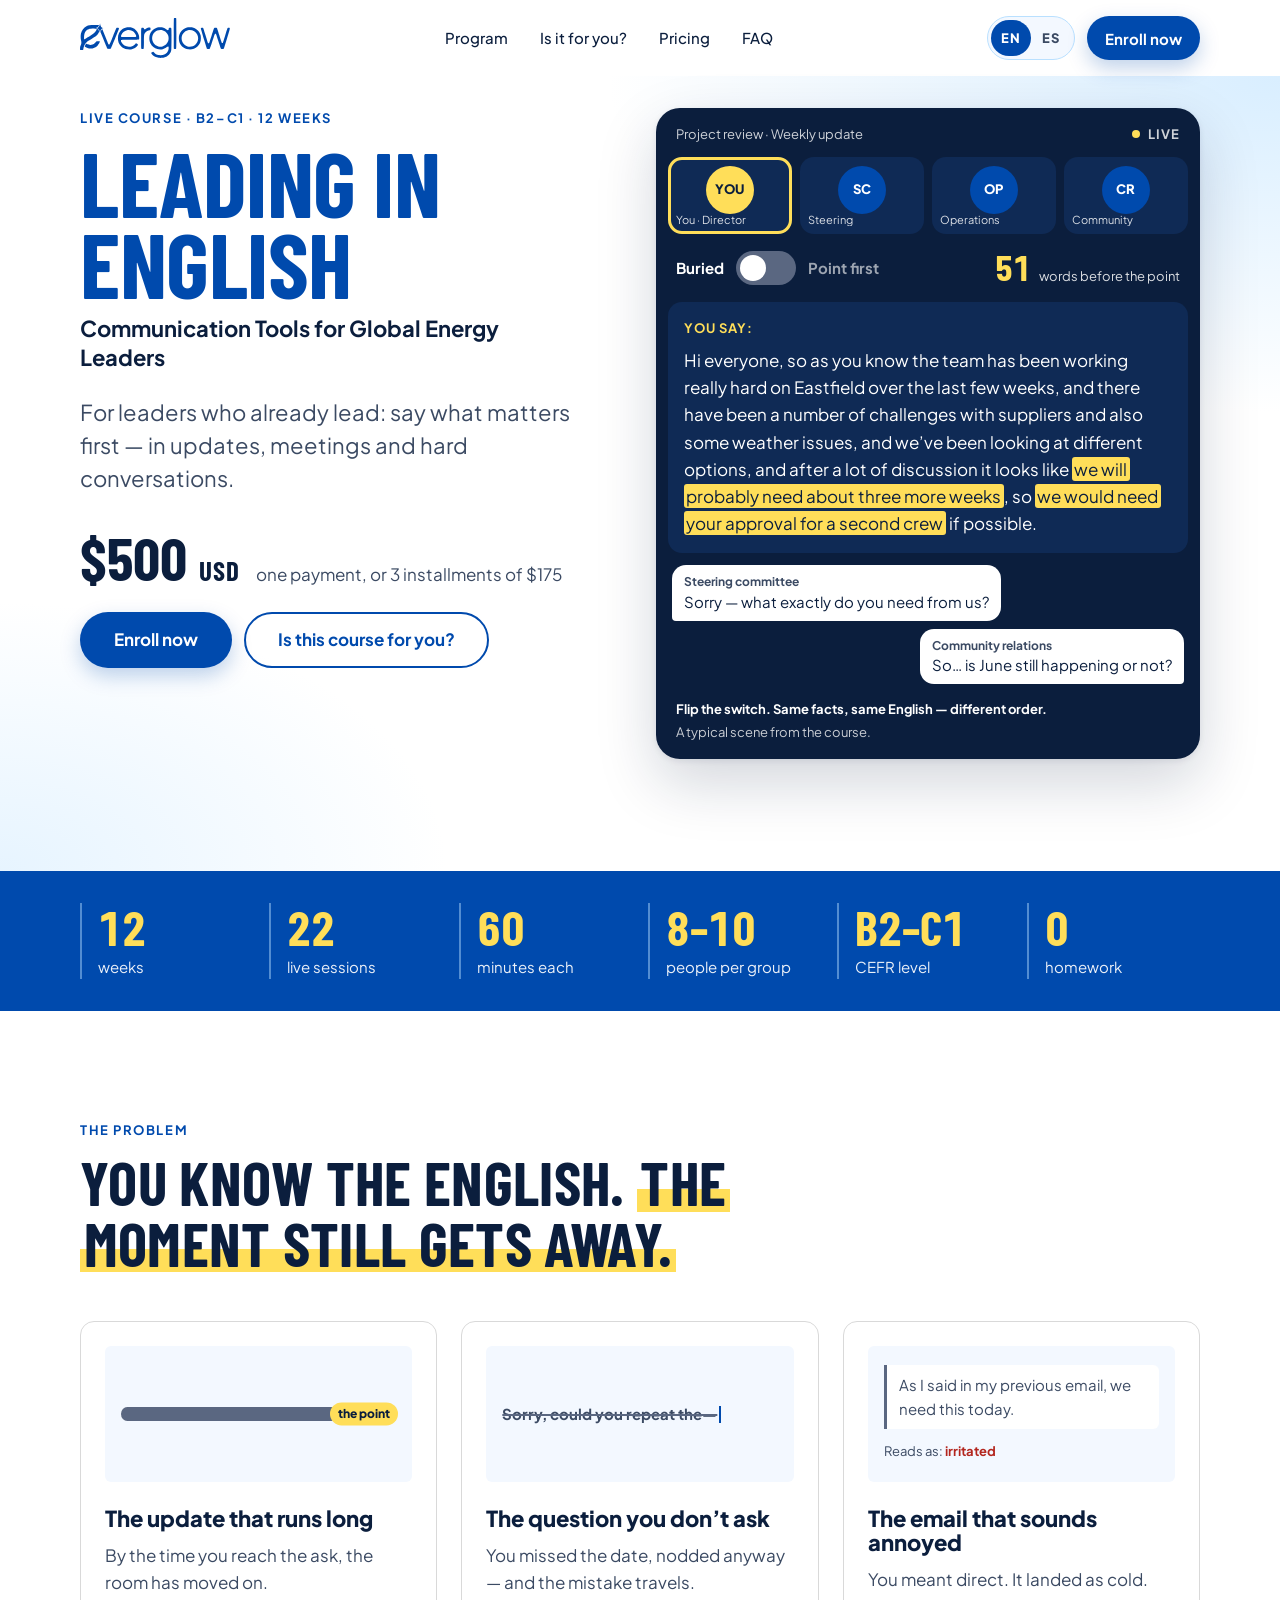
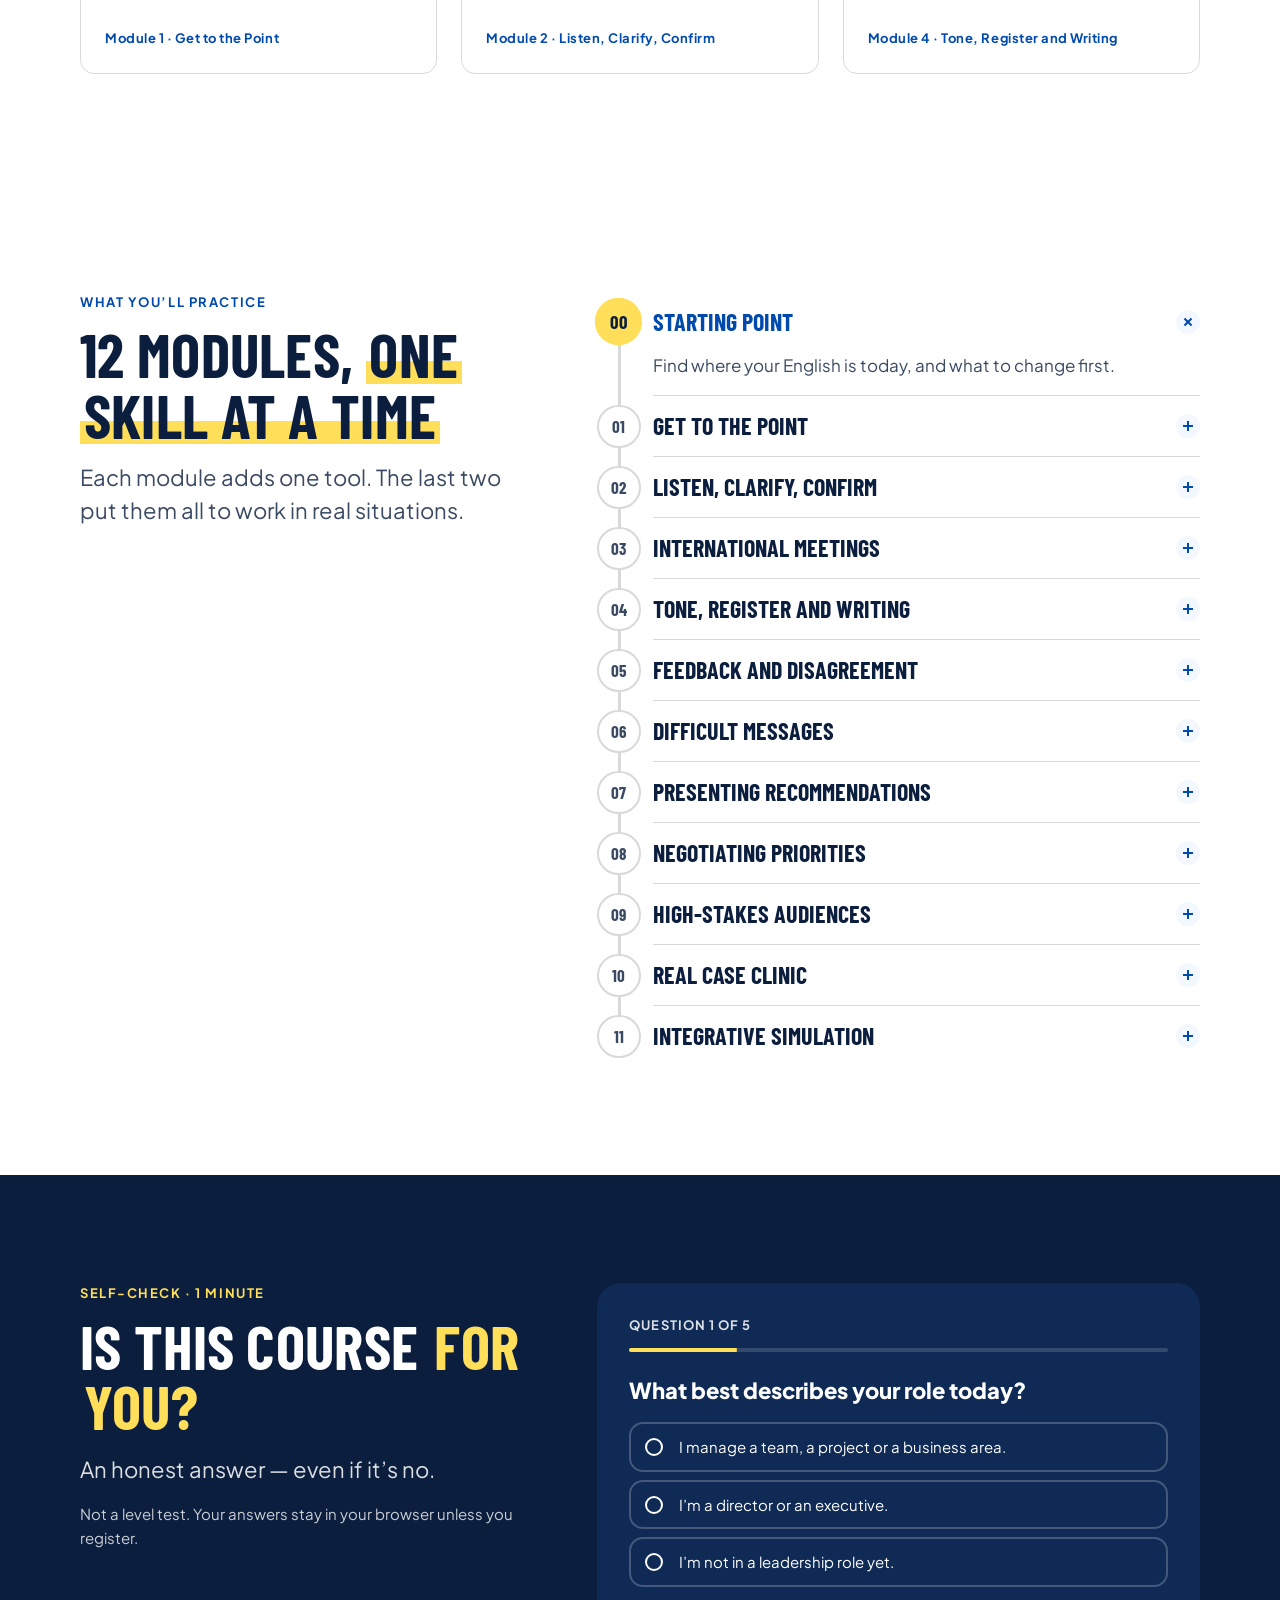
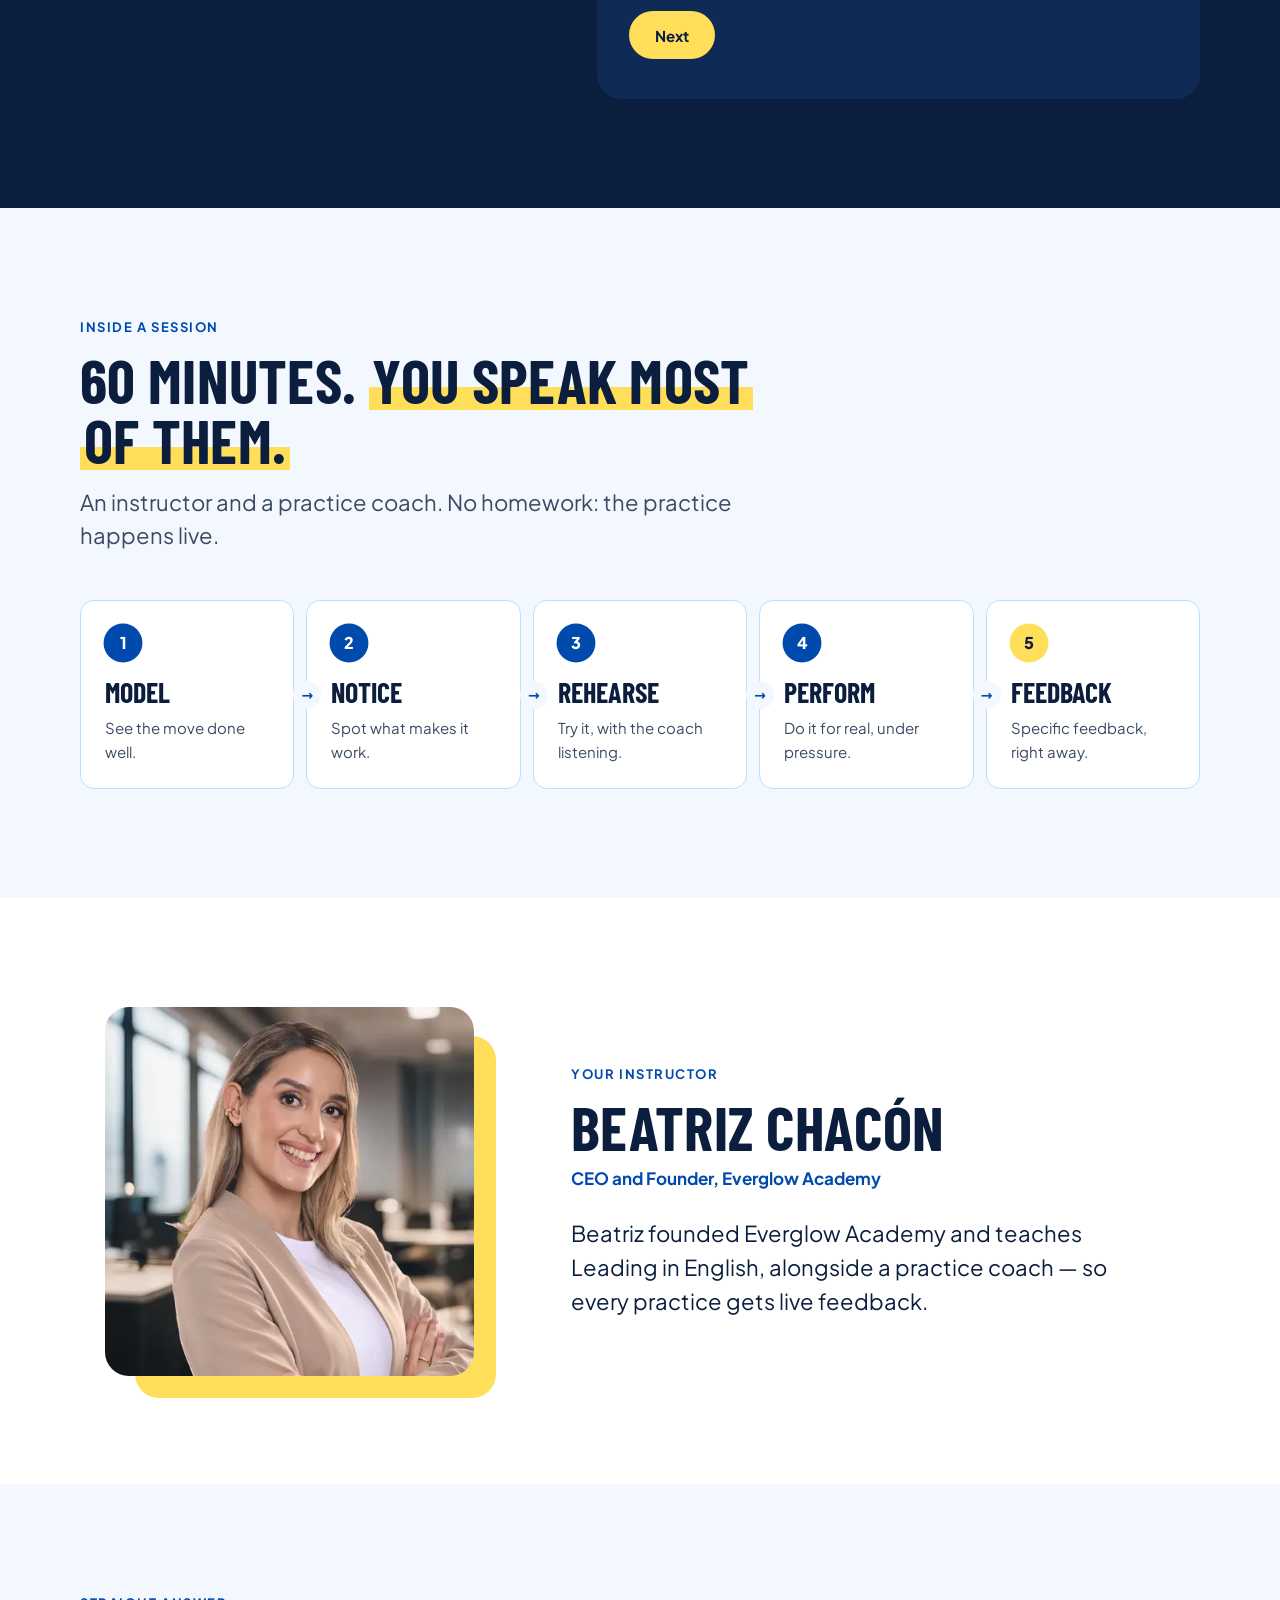
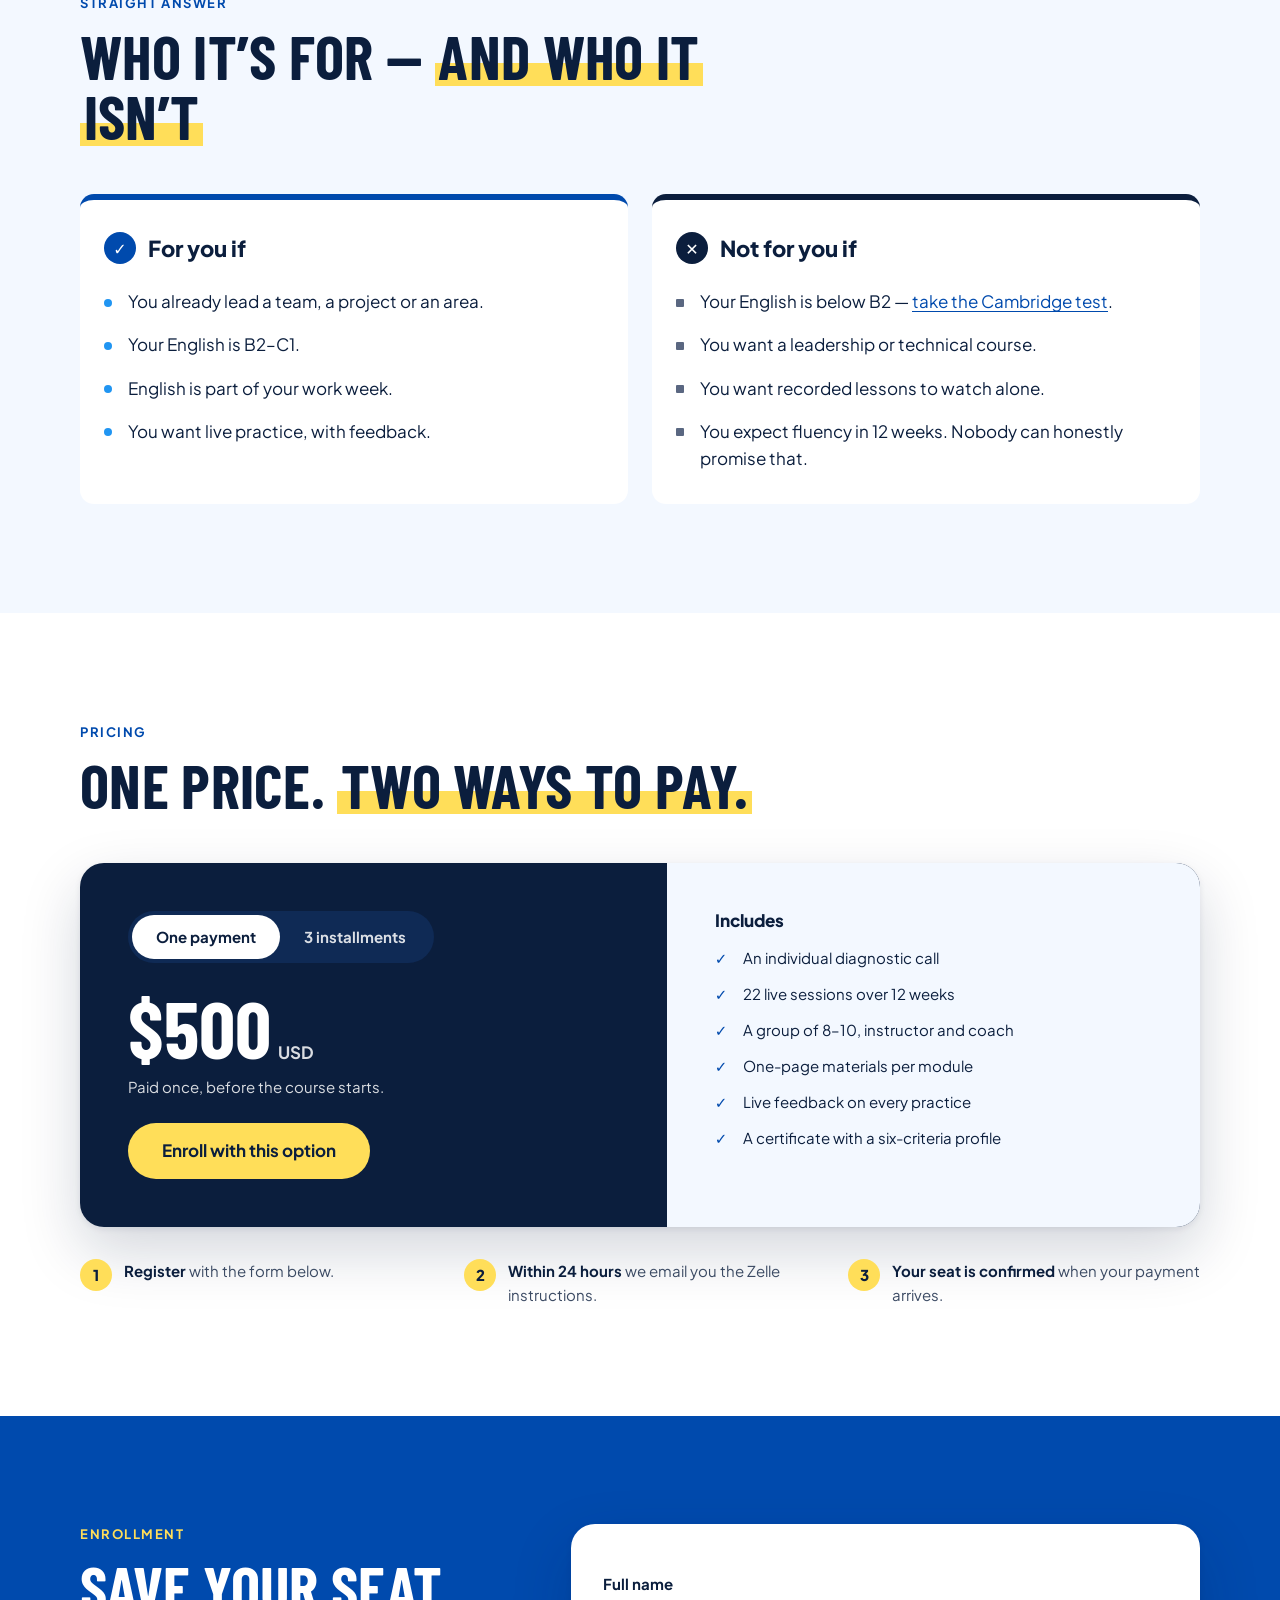
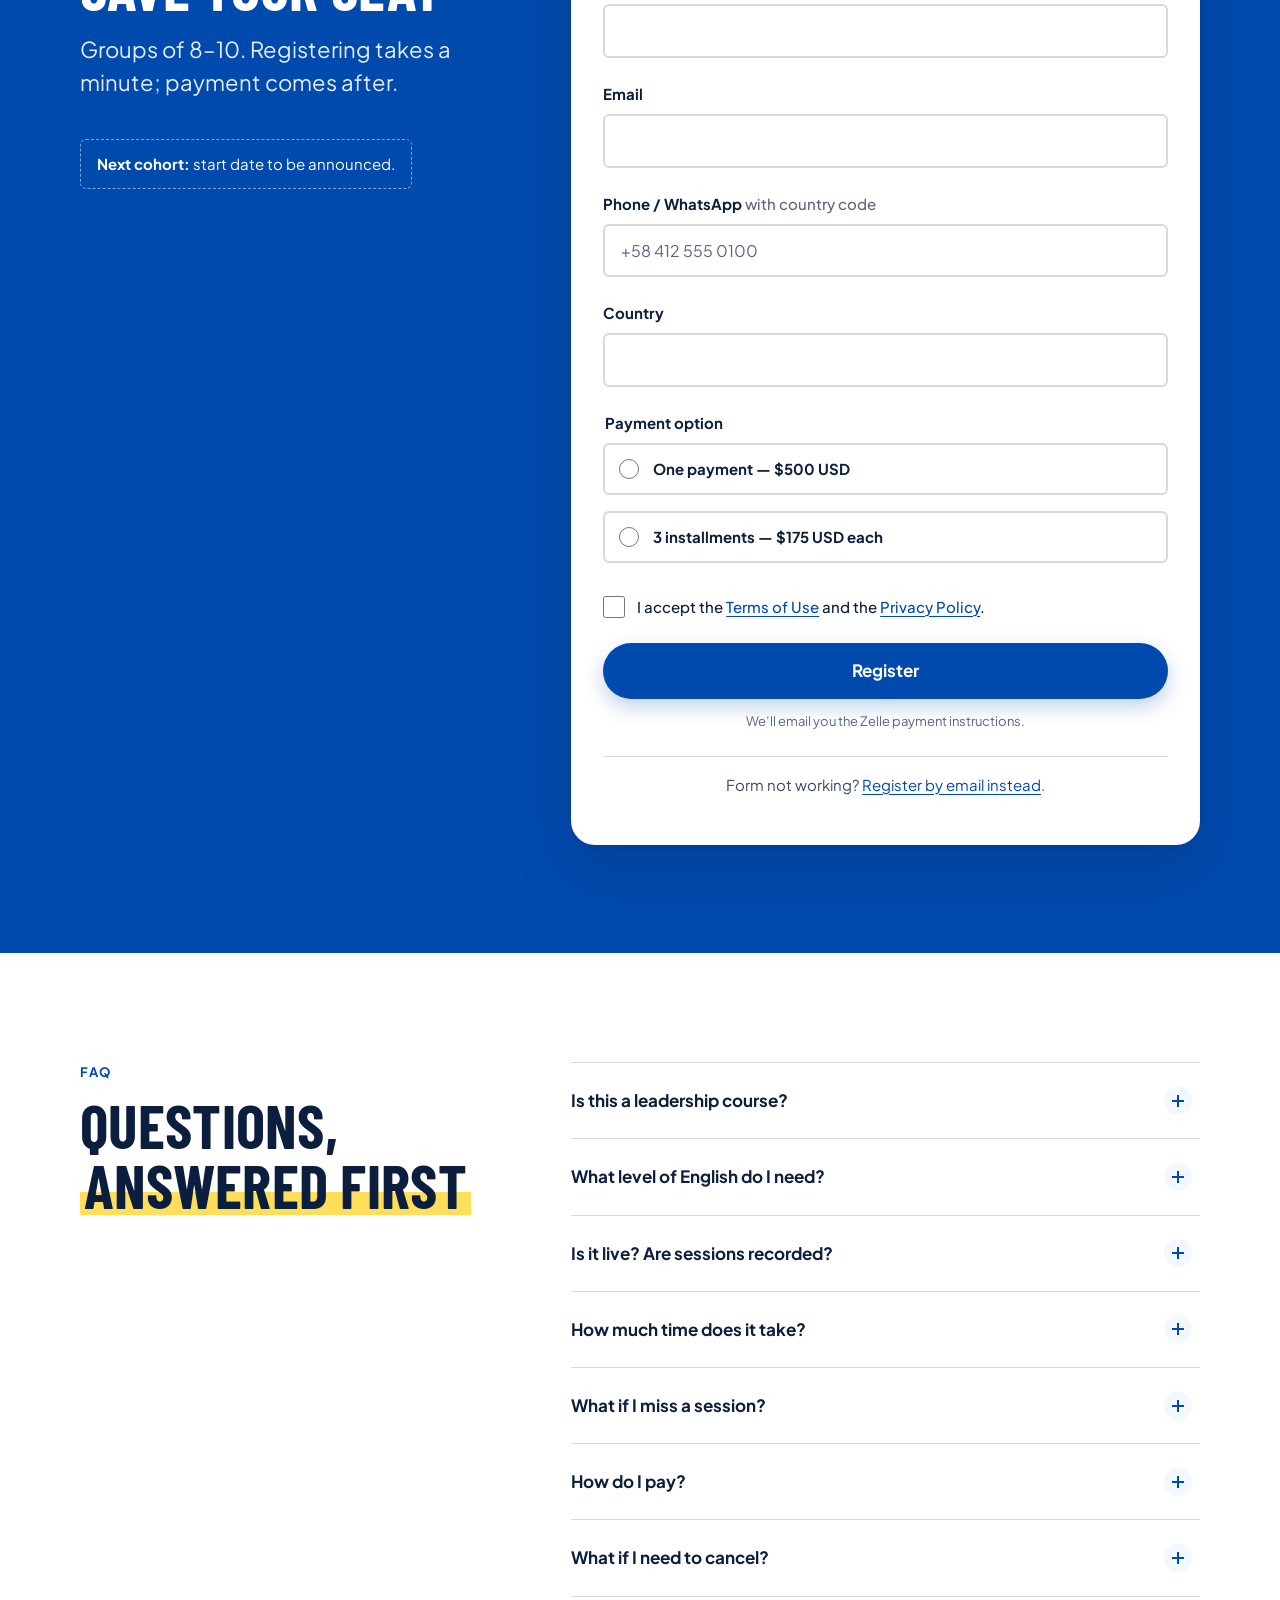
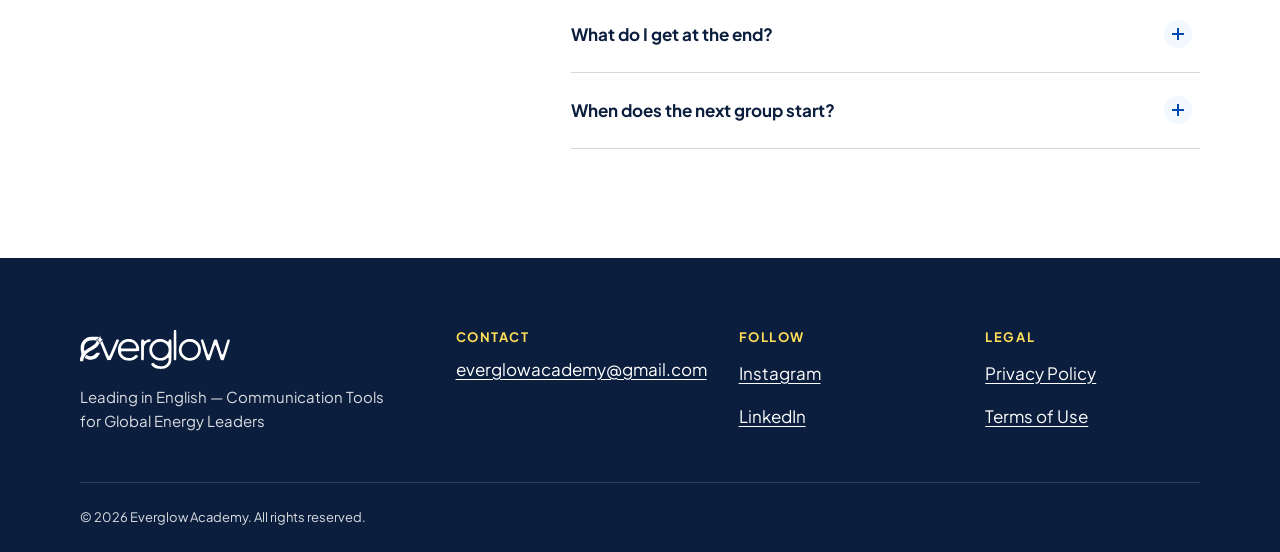
==== commit 4b6fe902: "Remove sticky price bar and Northgate references, link Cambridge test Co-Authored-By: Claude Opus 5." ====
--- a/site/index.html
+++ b/site/index.html
@@ -50,7 +50,7 @@
     "@context": "https://schema.org",
     "@type": "Course",
     "name": "Leading in English: Communication Tools for Global Energy Leaders",
-    "description": "Applied English for managers, directors and executives who already lead. Live video sessions, B2–C1 level, set inside a fictional energy company, Northgate Energy.",
+    "description": "Applied English for managers, directors and executives who already lead. Live video sessions, B2–C1 level.",
     "inLanguage": "en",
     "educationalLevel": "B2–C1 (CEFR)",
     "provider": { "@type": "Organization", "name": "Everglow Academy", "email": "everglowacademy@gmail.com" },
@@ -114,7 +114,7 @@
              Los mensajes de ejemplo van siempre en inglés: es lo que se practica en el curso. -->
         <figure class="call" aria-labelledby="call-caption">
           <div class="call__bar">
-            <span data-i18n="call.bar">Northgate Energy · Eastfield weekly review</span>
+            <span data-i18n="call.bar">Project review · Weekly update</span>
             <span class="call__live" data-i18n="call.live">Live</span>
           </div>
           <ul class="call__tiles" aria-label="Participants" data-i18n-attr="aria-label:call.participants">
@@ -150,7 +150,7 @@
             <li class="reply"><span class="reply__who">Community relations</span><span class="reply__text">So… is June still happening or not?</span></li>
           </ol>
 
-          <figcaption class="call__caption" id="call-caption"><span id="rewrite-hint" data-i18n="call.hint">Flip the switch. Same facts, same English — different order.</span> <span data-i18n="call.caption">A scene from Northgate Energy, the fictional company where the whole course takes place.</span></figcaption>
+          <figcaption class="call__caption" id="call-caption"><span id="rewrite-hint" data-i18n="call.hint">Flip the switch. Same facts, same English — different order.</span> <span data-i18n="call.caption">A typical scene from the course.</span></figcaption>
         </figure>
 
         <div class="hero__buy">
@@ -223,8 +223,8 @@
       <div class="wrap">
         <header class="section__head reveal">
           <p class="eyebrow" data-i18n="program.eyebrow">What you’ll practice</p>
-          <h2 class="section__title" id="program-title" data-i18n="program.title">12 modules, <span class="hl">one company in crisis</span></h2>
-          <p class="section__lead" data-i18n="program.lead">Everything happens inside Northgate Energy: a delayed project, a safety issue and a community waiting for answers.</p>
+          <h2 class="section__title" id="program-title" data-i18n="program.title">12 modules, <span class="hl">one skill at a time</span></h2>
+          <p class="section__lead" data-i18n="program.lead">Each module adds one tool. The last two put them all to work in real situations.</p>
         </header>
 
         <!-- Acordeón: un módulo abierto a la vez. Los títulos de módulo son los oficiales (en inglés).
@@ -241,7 +241,7 @@
           <li class="timeline__item"><span class="timeline__num" aria-hidden="true">08</span><h3><button type="button" class="timeline__btn" aria-expanded="false" aria-controls="m8">Negotiating Priorities</button></h3><div class="timeline__panel" id="m8"><p data-i18n="m8">Trade time, budget and scope with people who want different things.</p></div></li>
           <li class="timeline__item"><span class="timeline__num" aria-hidden="true">09</span><h3><button type="button" class="timeline__btn" aria-expanded="false" aria-controls="m9">High-stakes Audiences</button></h3><div class="timeline__panel" id="m9"><p data-i18n="m9">Adjust for boards, regulators and communities.</p></div></li>
           <li class="timeline__item"><span class="timeline__num" aria-hidden="true">10</span><h3><button type="button" class="timeline__btn" aria-expanded="false" aria-controls="m10">Real Case Clinic</button></h3><div class="timeline__panel" id="m10"><p data-i18n="m10">Rehearse a real situation from your own work.</p></div></li>
-          <li class="timeline__item"><span class="timeline__num" aria-hidden="true">11</span><h3><button type="button" class="timeline__btn" aria-expanded="false" aria-controls="m11">Integrative Simulation</button></h3><div class="timeline__panel" id="m11"><p data-i18n="m11">The full Northgate crisis, start to finish.</p></div></li>
+          <li class="timeline__item"><span class="timeline__num" aria-hidden="true">11</span><h3><button type="button" class="timeline__btn" aria-expanded="false" aria-controls="m11">Integrative Simulation</button></h3><div class="timeline__panel" id="m11"><p data-i18n="m11">Everything together, in a full and realistic simulation.</p></div></li>
         </ol>
       </div>
     </section>
@@ -320,7 +320,7 @@
           <div class="fit__col fit__col--no reveal">
             <h3><span class="fit__icon" aria-hidden="true">✕</span> <span data-i18n="fit.no">Not for you if</span></h3>
             <ul>
-              <li data-i18n="fit.n1">Your English is below B2 — <a href="#self-check">take the self-check</a>.</li>
+              <li data-i18n="fit.n1">Your English is below B2 — <a href="https://www.cambridgeenglish.org/test-your-english/business/" target="_blank" rel="noopener">take the Cambridge test</a>.</li>
               <li data-i18n="fit.n2">You want a leadership or technical course.</li>
               <li data-i18n="fit.n3">You want recorded lessons to watch alone.</li>
               <li data-i18n="fit.n4">You expect fluency in 12 weeks. Nobody can honestly promise that.</li>
@@ -371,7 +371,7 @@
 
         <!-- El plazo de 24 horas viene de los Términos: la academia envía las instrucciones en 24 h -->
         <ol class="howpay reveal">
-          <li><span data-i18n="price.step1"><b>Register</b> below. Nothing is charged here.</span></li>
+          <li><span data-i18n="price.step1"><b>Register</b> with the form below.</span></li>
           <li><span data-i18n="price.step2"><b>Within 24 hours</b> we email you the Zelle instructions.</span></li>
           <li><span data-i18n="price.step3"><b>Your seat is confirmed</b> when your payment arrives.</span></li>
         </ol>
@@ -448,7 +448,7 @@
               <span class="btn__label" data-i18n="form.submit">Register</span>
               <span class="btn__spinner" aria-hidden="true"></span>
             </button>
-            <p class="form__fine" data-i18n="form.fine">Nothing is charged here. We’ll email you the Zelle instructions.</p>
+            <p class="form__fine" data-i18n="form.fine">We’ll email you the Zelle payment instructions.</p>
           </form>
 
           <!-- Estado de éxito -->
@@ -482,7 +482,7 @@
           <details><summary data-i18n="faq.q3">Is it live? Are sessions recorded?</summary><p data-i18n="faq.a3">It’s 100% live by video call, and sessions are not recorded by default. There are no self-paced lessons.</p></details>
           <details><summary data-i18n="faq.q4">How much time does it take?</summary><p data-i18n="faq.a4">Two 60-minute sessions a week for 12 weeks — 22 sessions. No homework.</p></details>
           <details><summary data-i18n="faq.q5">What if I miss a session?</summary><p data-i18n="faq.a5">Week 6 includes a make-up session. To get the certificate, you need to attend at least 17 of the 22 sessions.</p></details>
-          <details><summary data-i18n="faq.q6">How do I pay?</summary><p data-i18n="faq.a6">By Zelle, after you register: $500 USD once, or 3 installments of $175 ($525 in total). Within 24 hours we email you the instructions. Nothing is charged on this website.</p></details>
+          <details><summary data-i18n="faq.q6">How do I pay?</summary><p data-i18n="faq.a6">By Zelle, after you register: $500 USD once, or 3 installments of $175 ($525 in total). Within 24 hours we email you the instructions.</p></details>
           <details><summary data-i18n="faq.q7">What if I need to cancel?</summary><p data-i18n="faq.a7">Cancellations and refunds are explained in our <a href="terms.html#refunds">Terms of Use</a>.</p></details>
           <details><summary data-i18n="faq.q8">What do I get at the end?</summary><p data-i18n="faq.a8">A certificate with a performance profile across six criteria, when you meet the attendance requirement and complete the final simulation.</p></details>
           <details><summary data-i18n="faq.q9">When does the next group start?</summary><p data-i18n="faq.a9">The date will be announced soon. Register to save your seat and we’ll send you the schedule.</p></details>
@@ -521,12 +521,5 @@
     <div class="wrap"><p class="footer__copy" data-i18n="footer.copy">© 2026 Everglow Academy. All rights reserved.</p></div>
   </footer>
 
-  <!-- Barra de inscripción pegajosa: aparece al pasar el hero -->
-  <div class="enroll-bar" id="enroll-bar" aria-hidden="true">
-    <div class="wrap enroll-bar__inner">
-      <p class="enroll-bar__price"><b>$500 USD</b> <span data-i18n="bar.alt">or 3 × $175</span></p>
-      <a class="btn btn--primary btn--small" href="#enroll" tabindex="-1" data-i18n="cta.enroll">Enroll now</a>
-    </div>
-  </div>
 </body>
 </html>
--- a/site/css/main.css
+++ b/site/css/main.css
@@ -531,29 +531,6 @@
 .footer__links { list-style: none; display: grid; gap: var(--sp-2); }
 .footer__links a { display: inline-block; padding-block: var(--sp-1); }
 .footer__copy { margin-top: var(--sp-7); padding-top: var(--sp-5); border-top: 1px solid rgb(255 255 255 / 0.15); font-size: var(--fs-xs); }
-/* En móvil deja sitio para la barra fija de abajo */
-@media (max-width: 899px) { .site-footer { padding-bottom: 6.5rem; } }
-
-/* =========================================================================
-   Barra de inscripción pegajosa
-   ========================================================================= */
-.enroll-bar {
-  position: fixed; left: 0; right: 0; bottom: 0; z-index: 50;
-  background: var(--eg-white); border-top: 1px solid var(--color-line);
-  box-shadow: 0 -8px 30px rgb(11 30 61 / 0.12);
-  padding-block: var(--sp-3); padding-bottom: max(var(--sp-3), env(safe-area-inset-bottom));
-  transform: translateY(110%); visibility: hidden;
-  transition: transform var(--dur-med) var(--ease-out), visibility 0s linear var(--dur-med);
-}
-.enroll-bar.is-visible { transform: none; visibility: visible; transition: transform var(--dur-med) var(--ease-out), visibility 0s; }
-.enroll-bar__inner { display: flex; align-items: center; justify-content: space-between; gap: var(--sp-4); }
-.enroll-bar__price { margin: 0; line-height: 1.2; }
-.enroll-bar__price b { font-family: var(--font-display); font-size: 1.625rem; }
-.enroll-bar__price span { display: block; font-size: var(--fs-xs); color: var(--color-text-muted); }
-@media (min-width: 900px) {
-  .enroll-bar { top: 0; bottom: auto; border-top: 0; border-bottom: 1px solid var(--color-line); box-shadow: 0 8px 30px rgb(11 30 61 / 0.1); transform: translateY(-110%); padding-block: var(--sp-2); }
-  .enroll-bar__price span { display: inline; margin-left: var(--sp-2); font-size: var(--fs-sm); }
-}
 
 /* =========================================================================
    Sin movimiento: todo visible, sin transformaciones ni animaciones
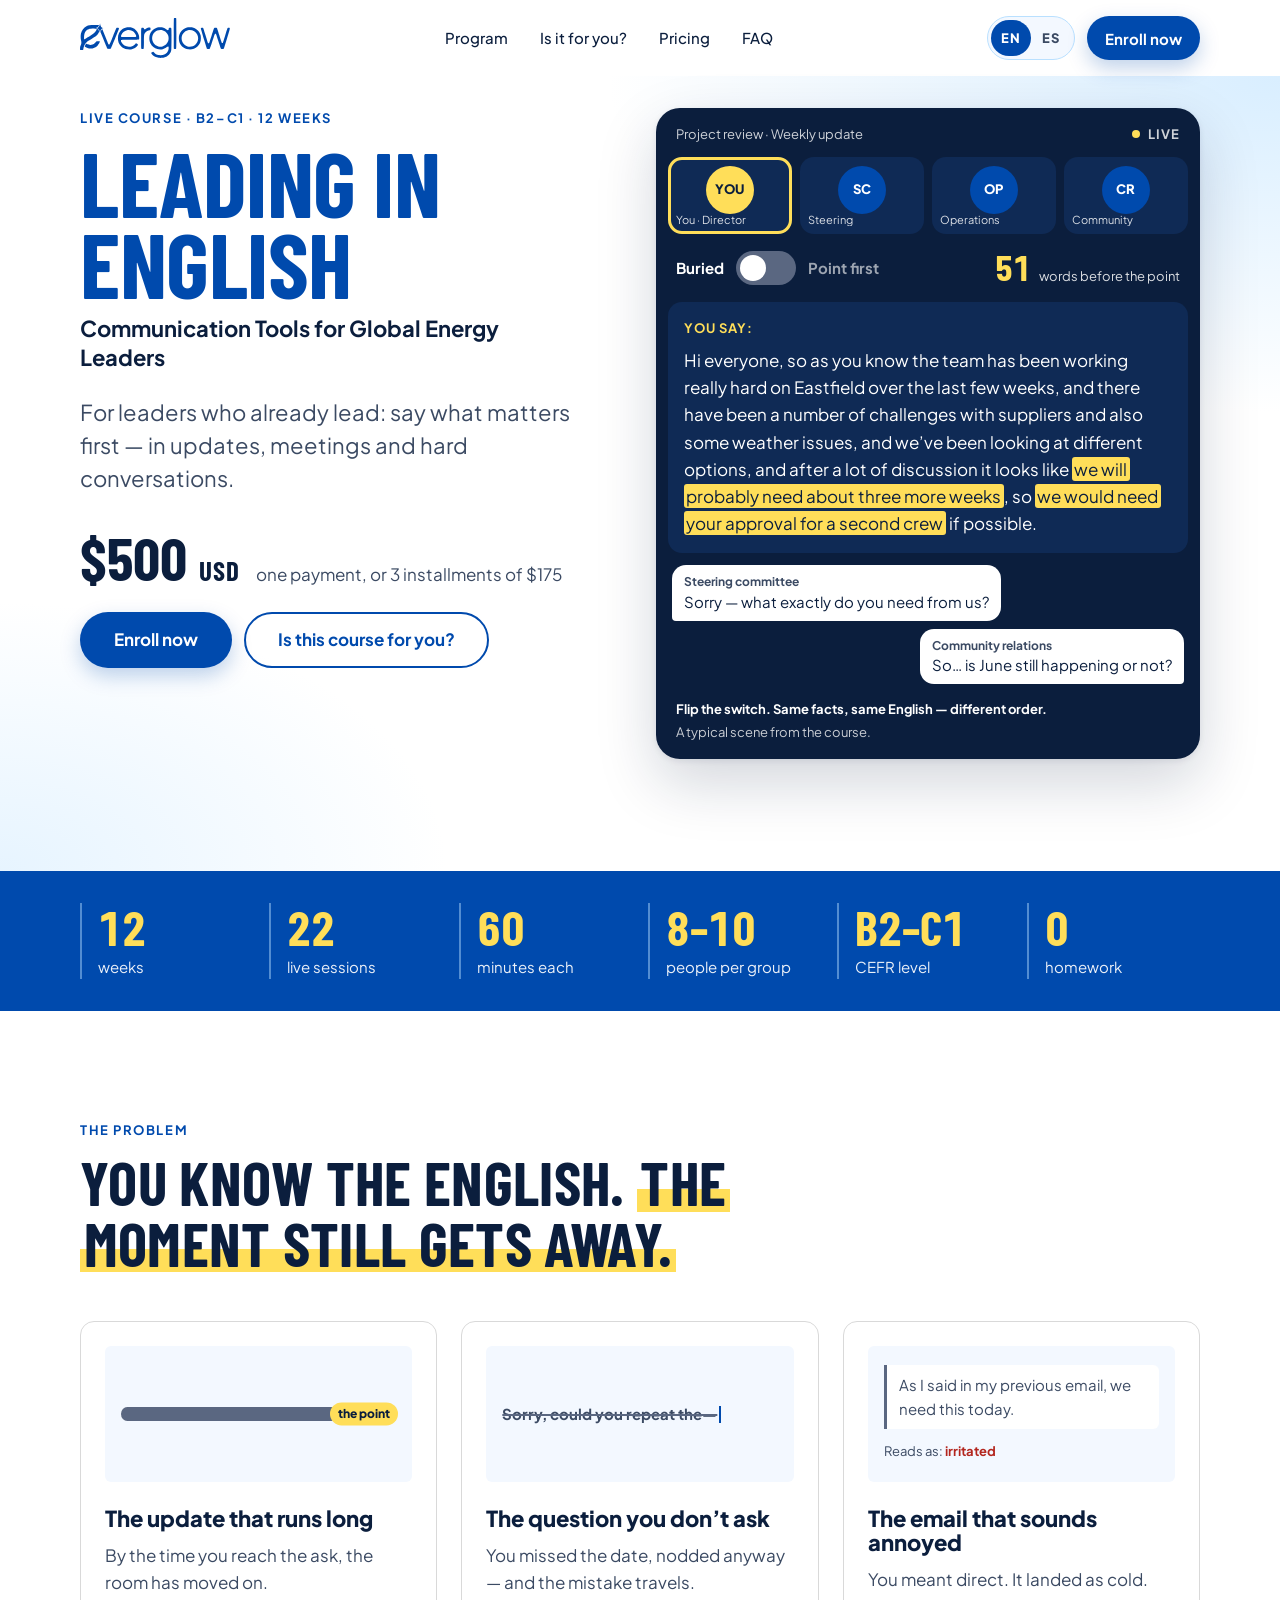
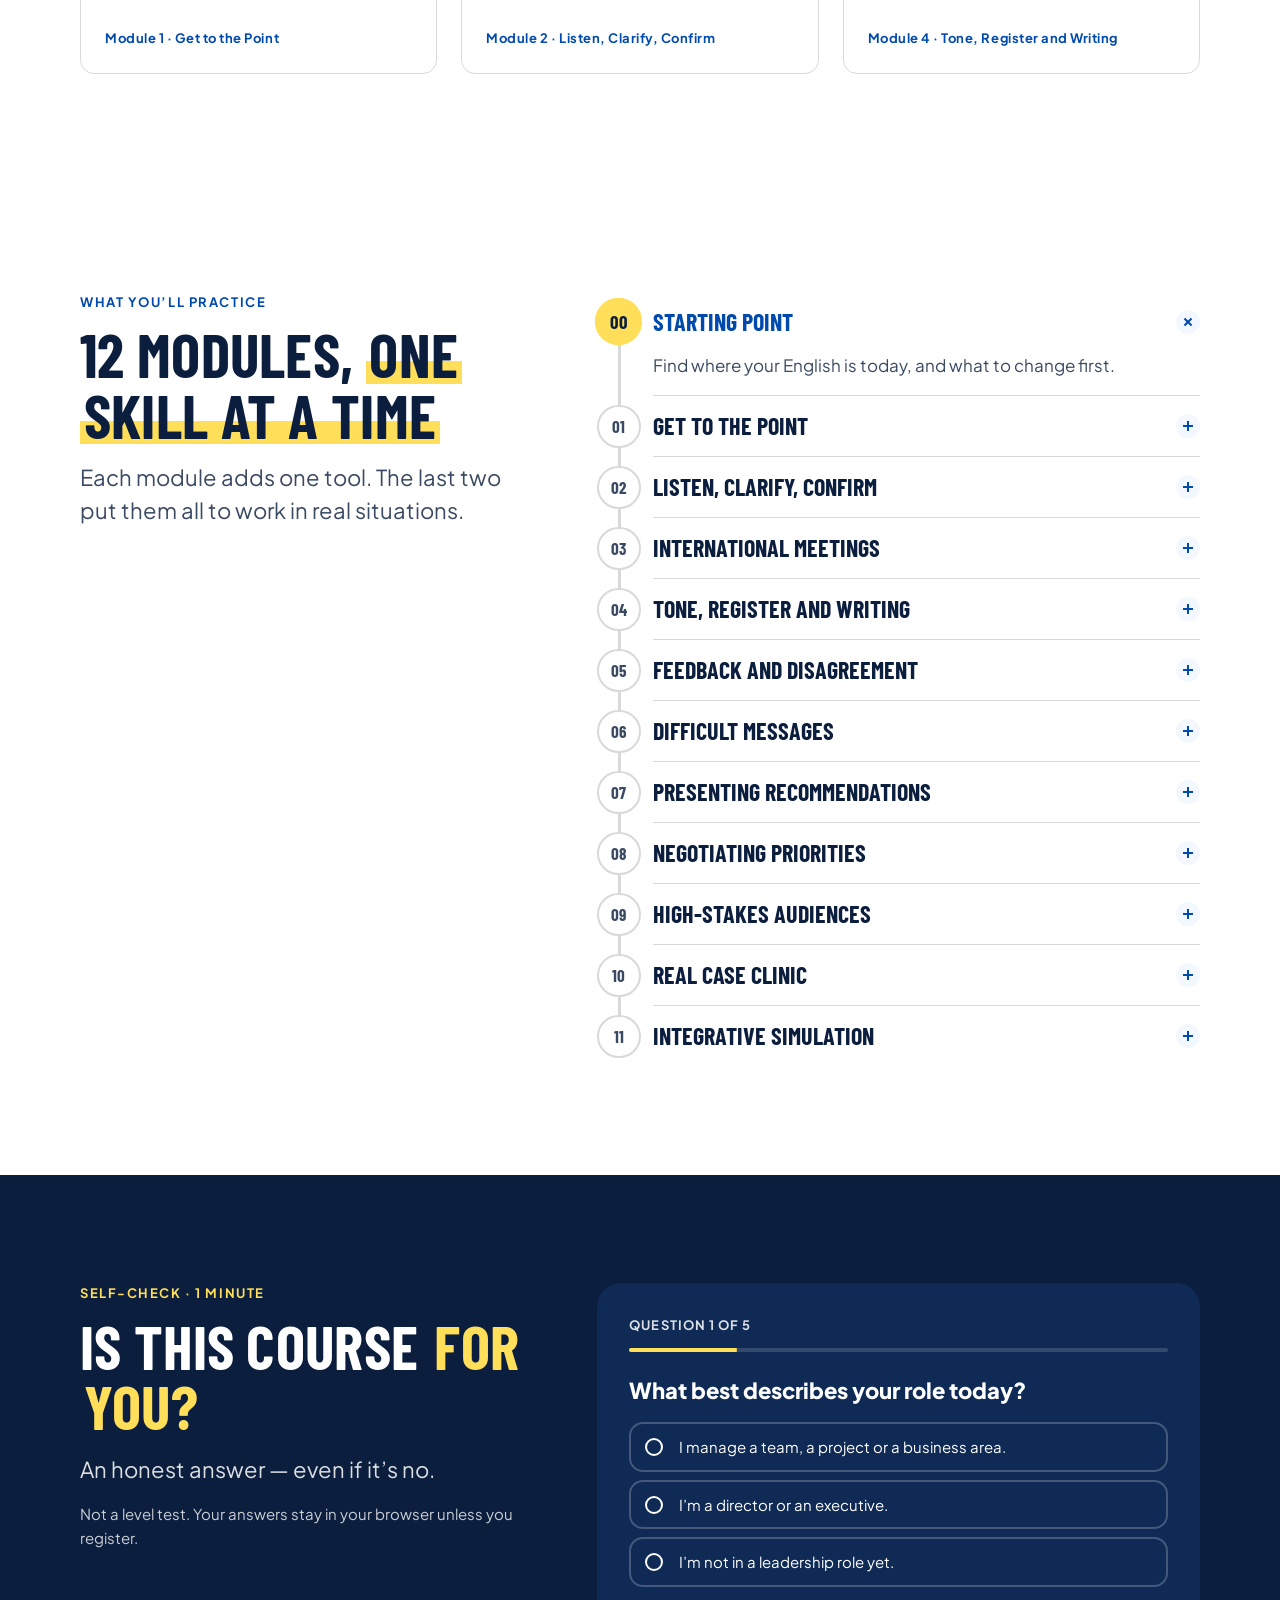
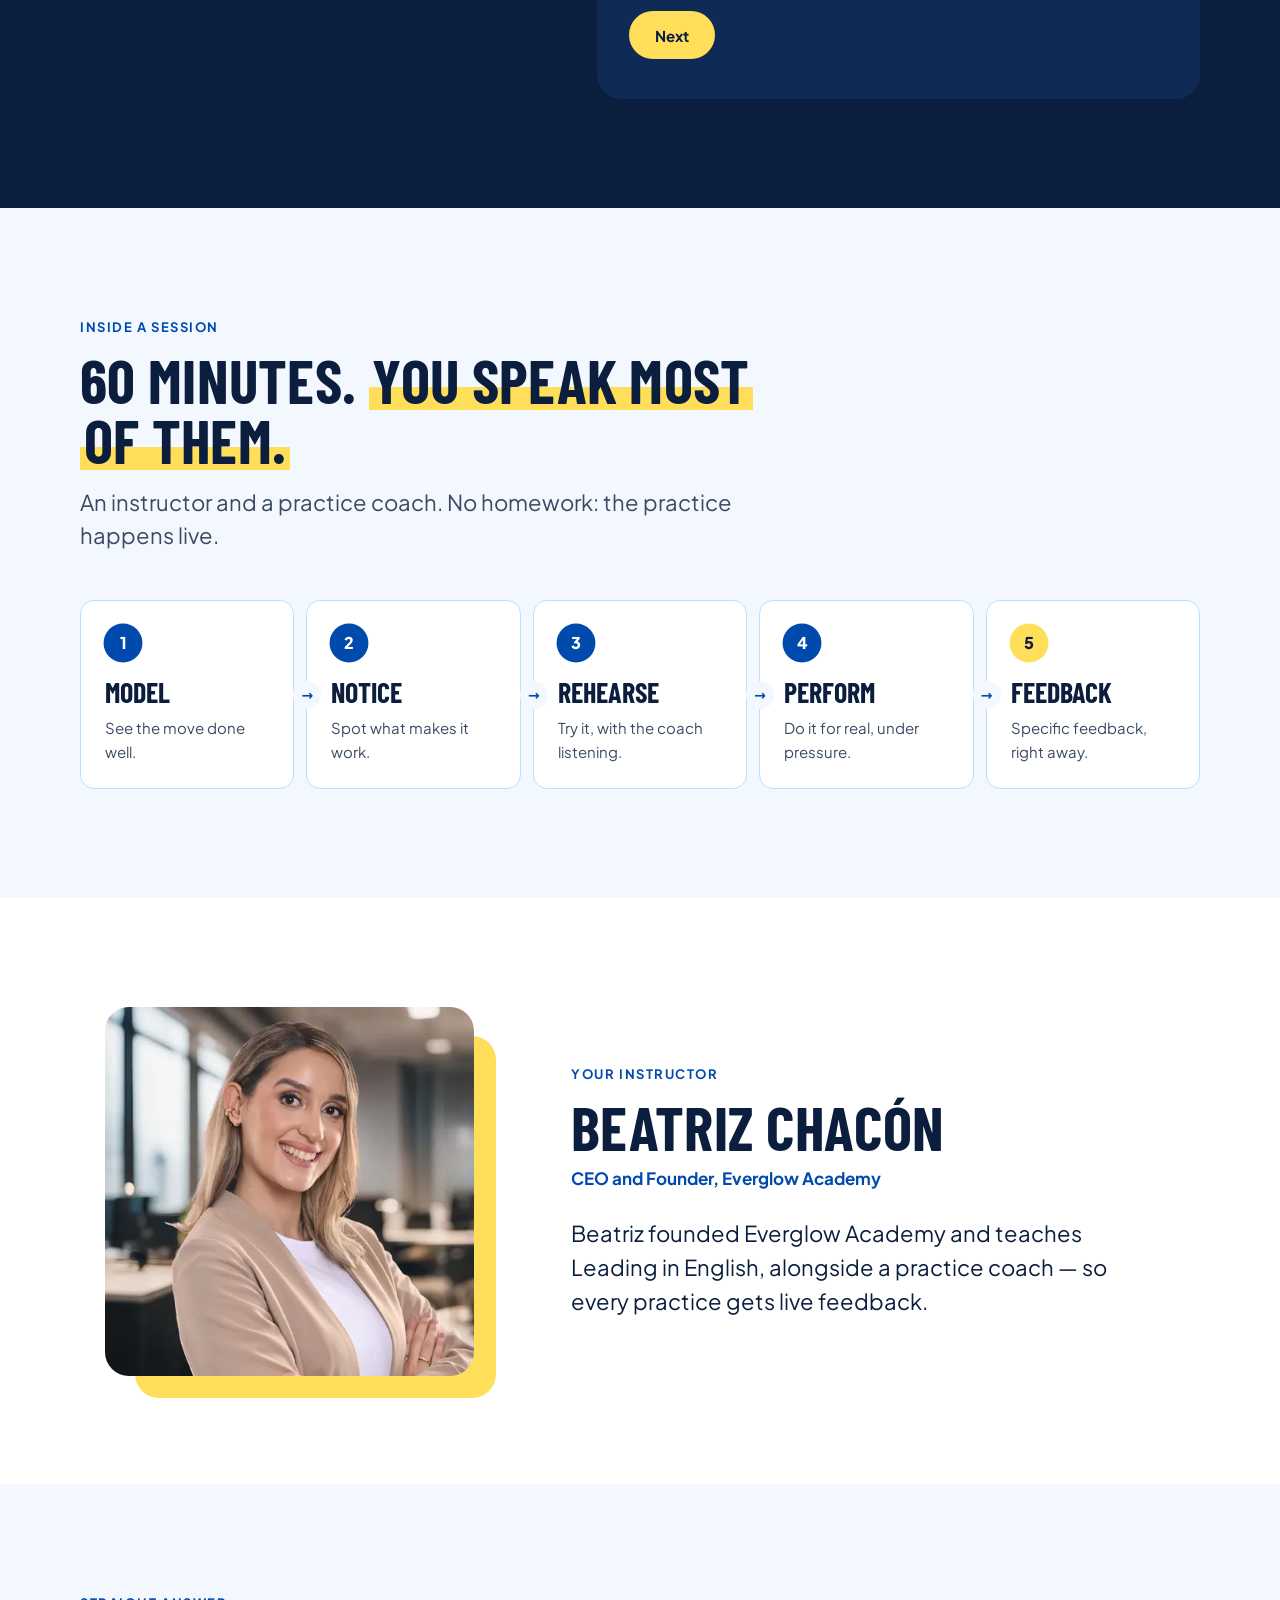
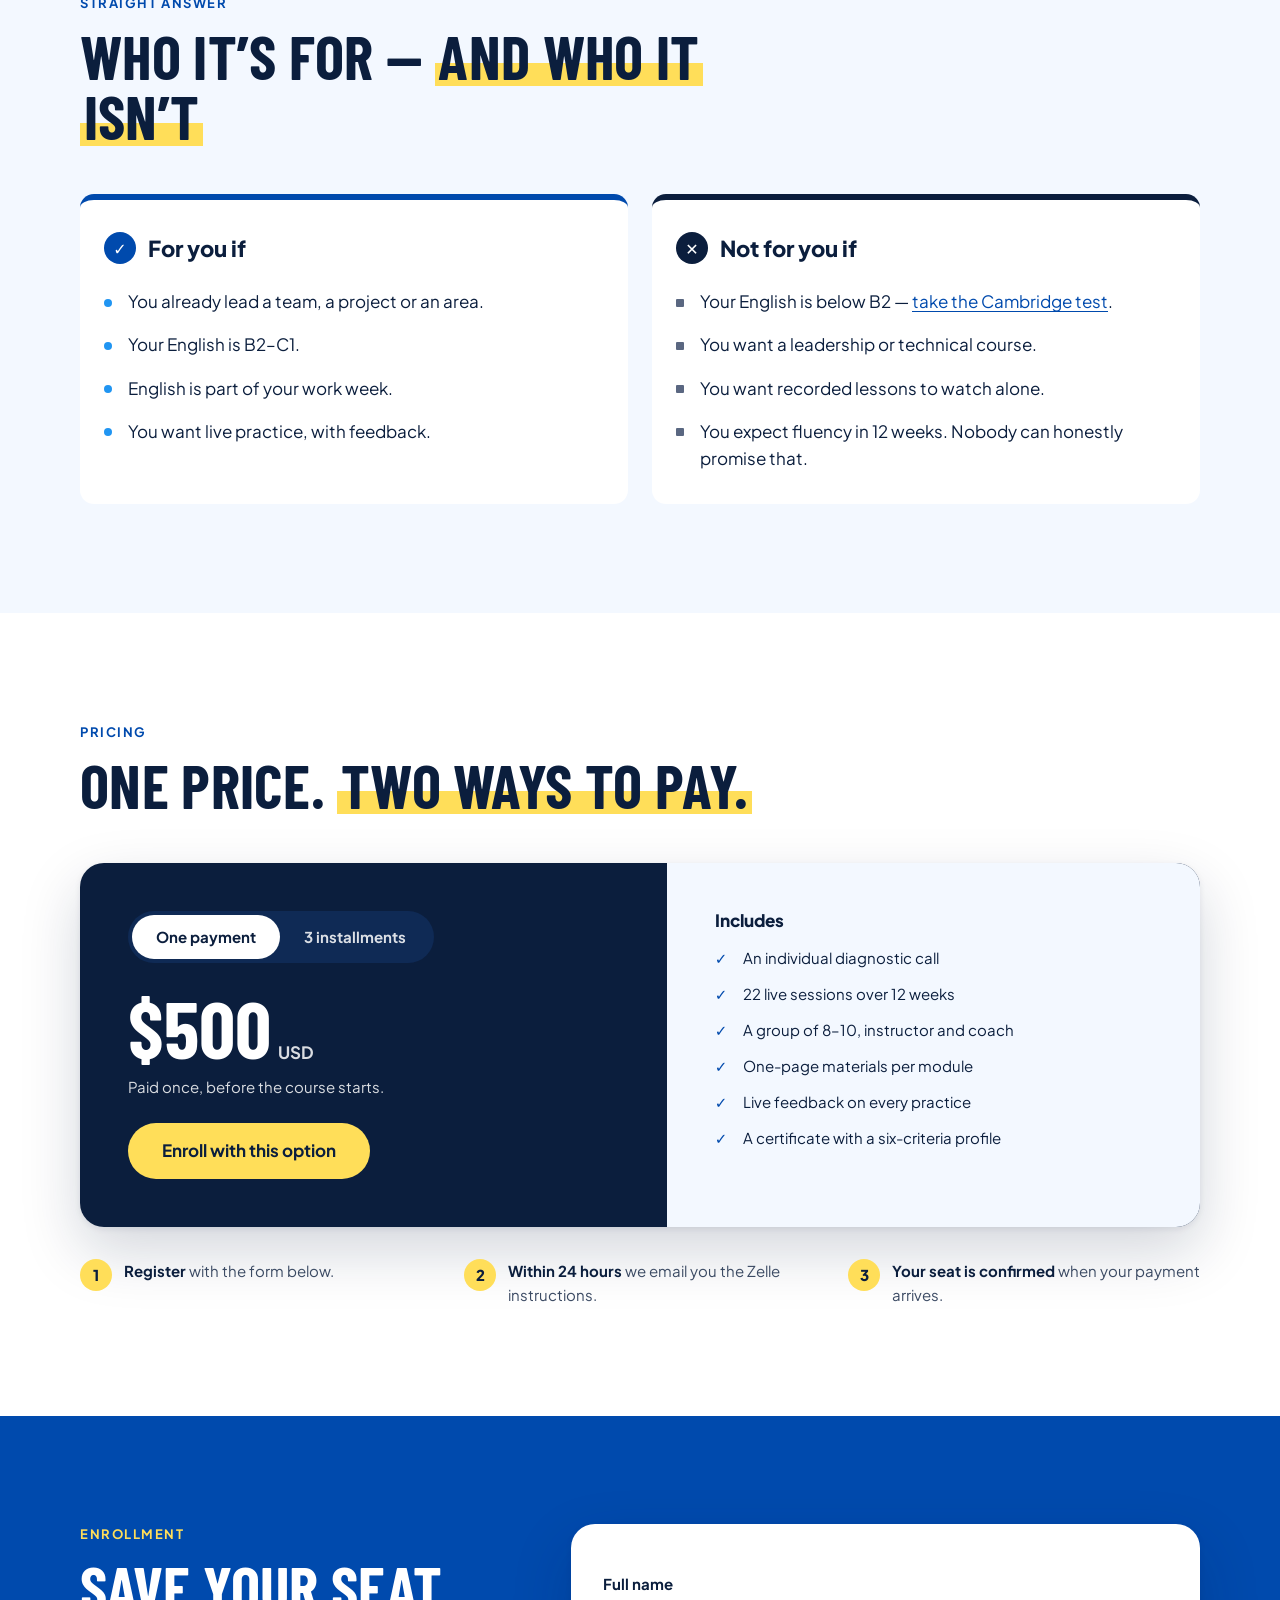
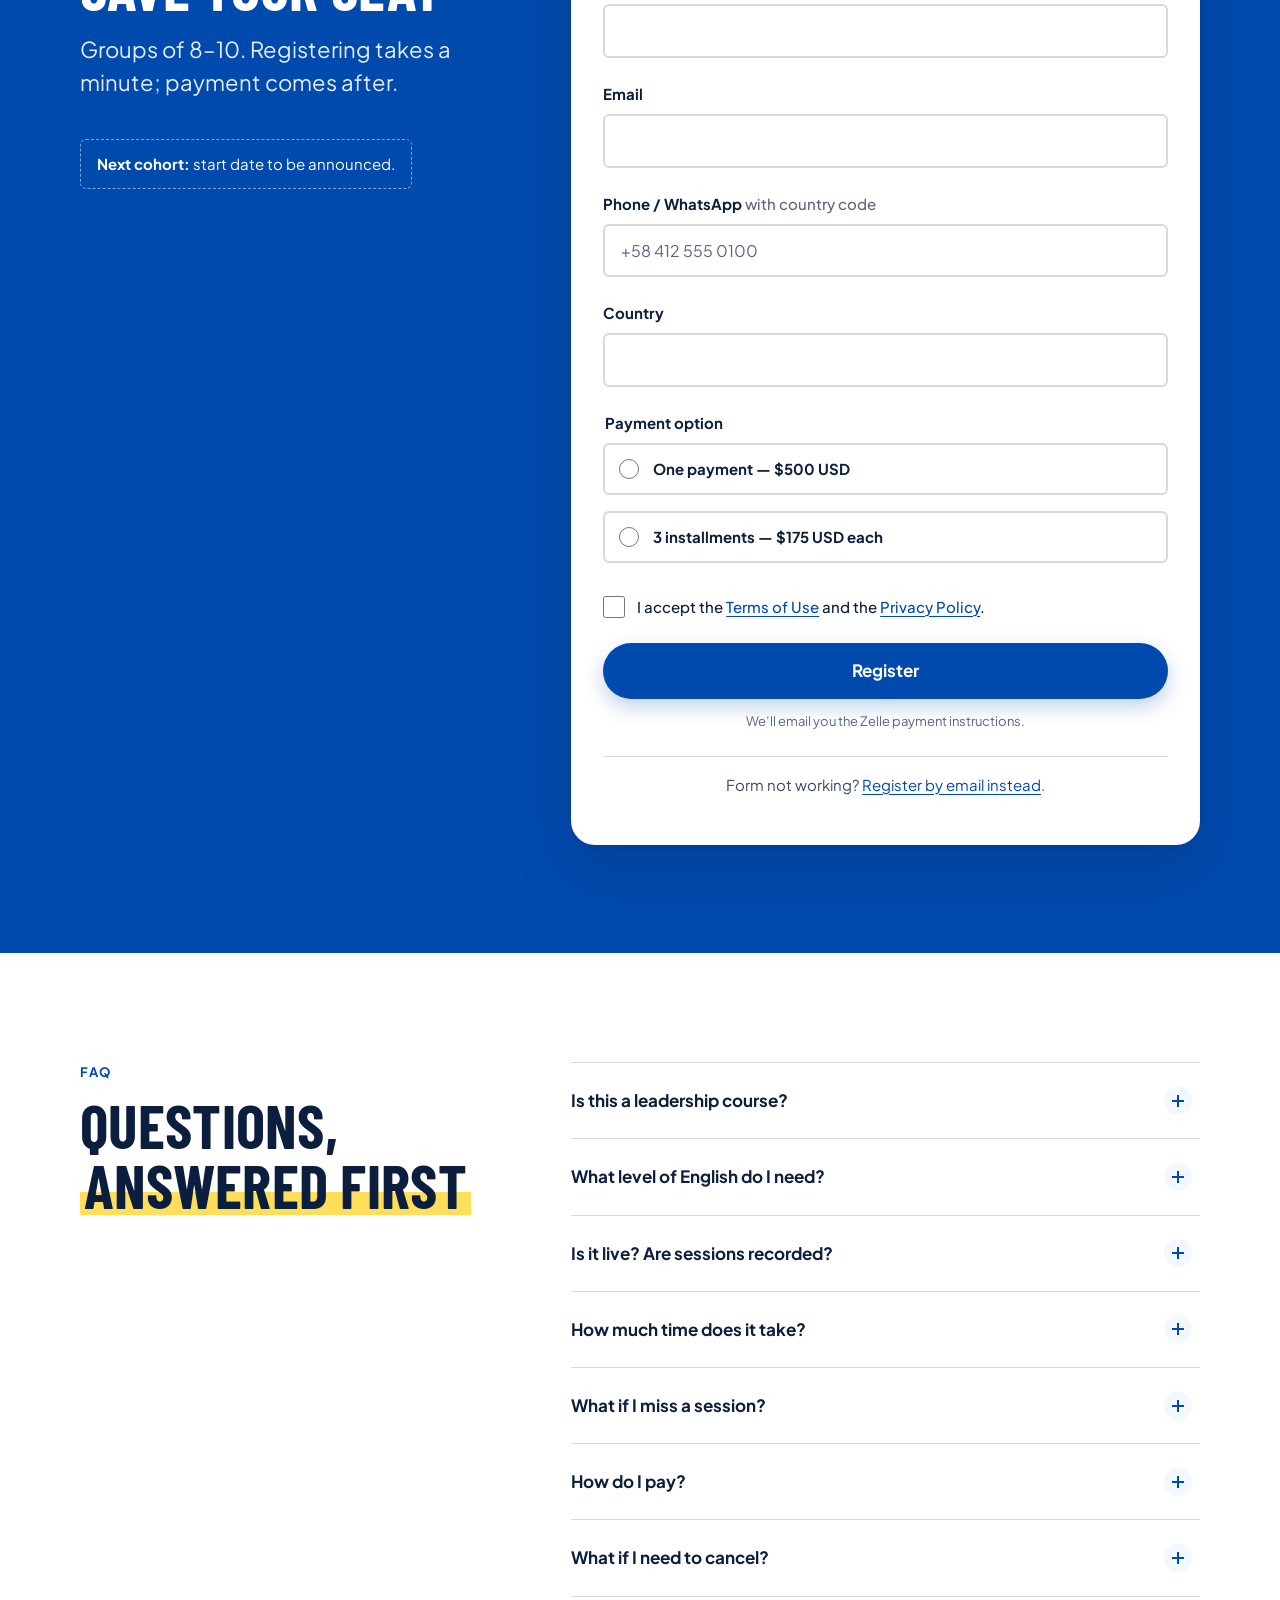
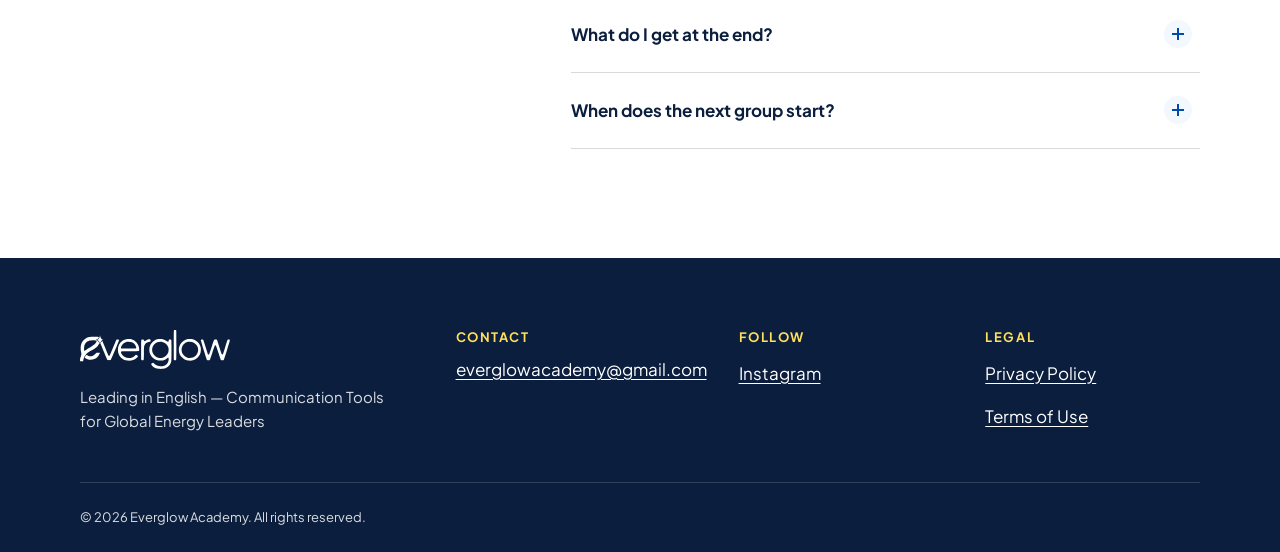
==== commit ed2910fe: "Link Instagram and open email links in Gmail on desktop Co-Authored-By: Claude Opus 5.5 <noreply@ant" ====
--- a/site/index.html
+++ b/site/index.html
@@ -504,10 +504,9 @@
       </div>
       <div>
         <h2 class="footer__h" data-i18n="footer.follow">Follow</h2>
-        <!-- [PENDIENTE] URLs reales de redes sociales -->
+        <!-- Para añadir otra red, copia la línea de Instagram -->
         <ul class="footer__links">
-          <li><a href="#" data-pending="instagram">Instagram</a></li>
-          <li><a href="#" data-pending="linkedin">LinkedIn</a></li>
+          <li><a href="https://www.instagram.com/everglowacademy/" target="_blank" rel="noopener">Instagram <span class="sr-only" data-i18n="footer.newTab">(opens in a new tab)</span></a></li>
         </ul>
       </div>
       <div>
